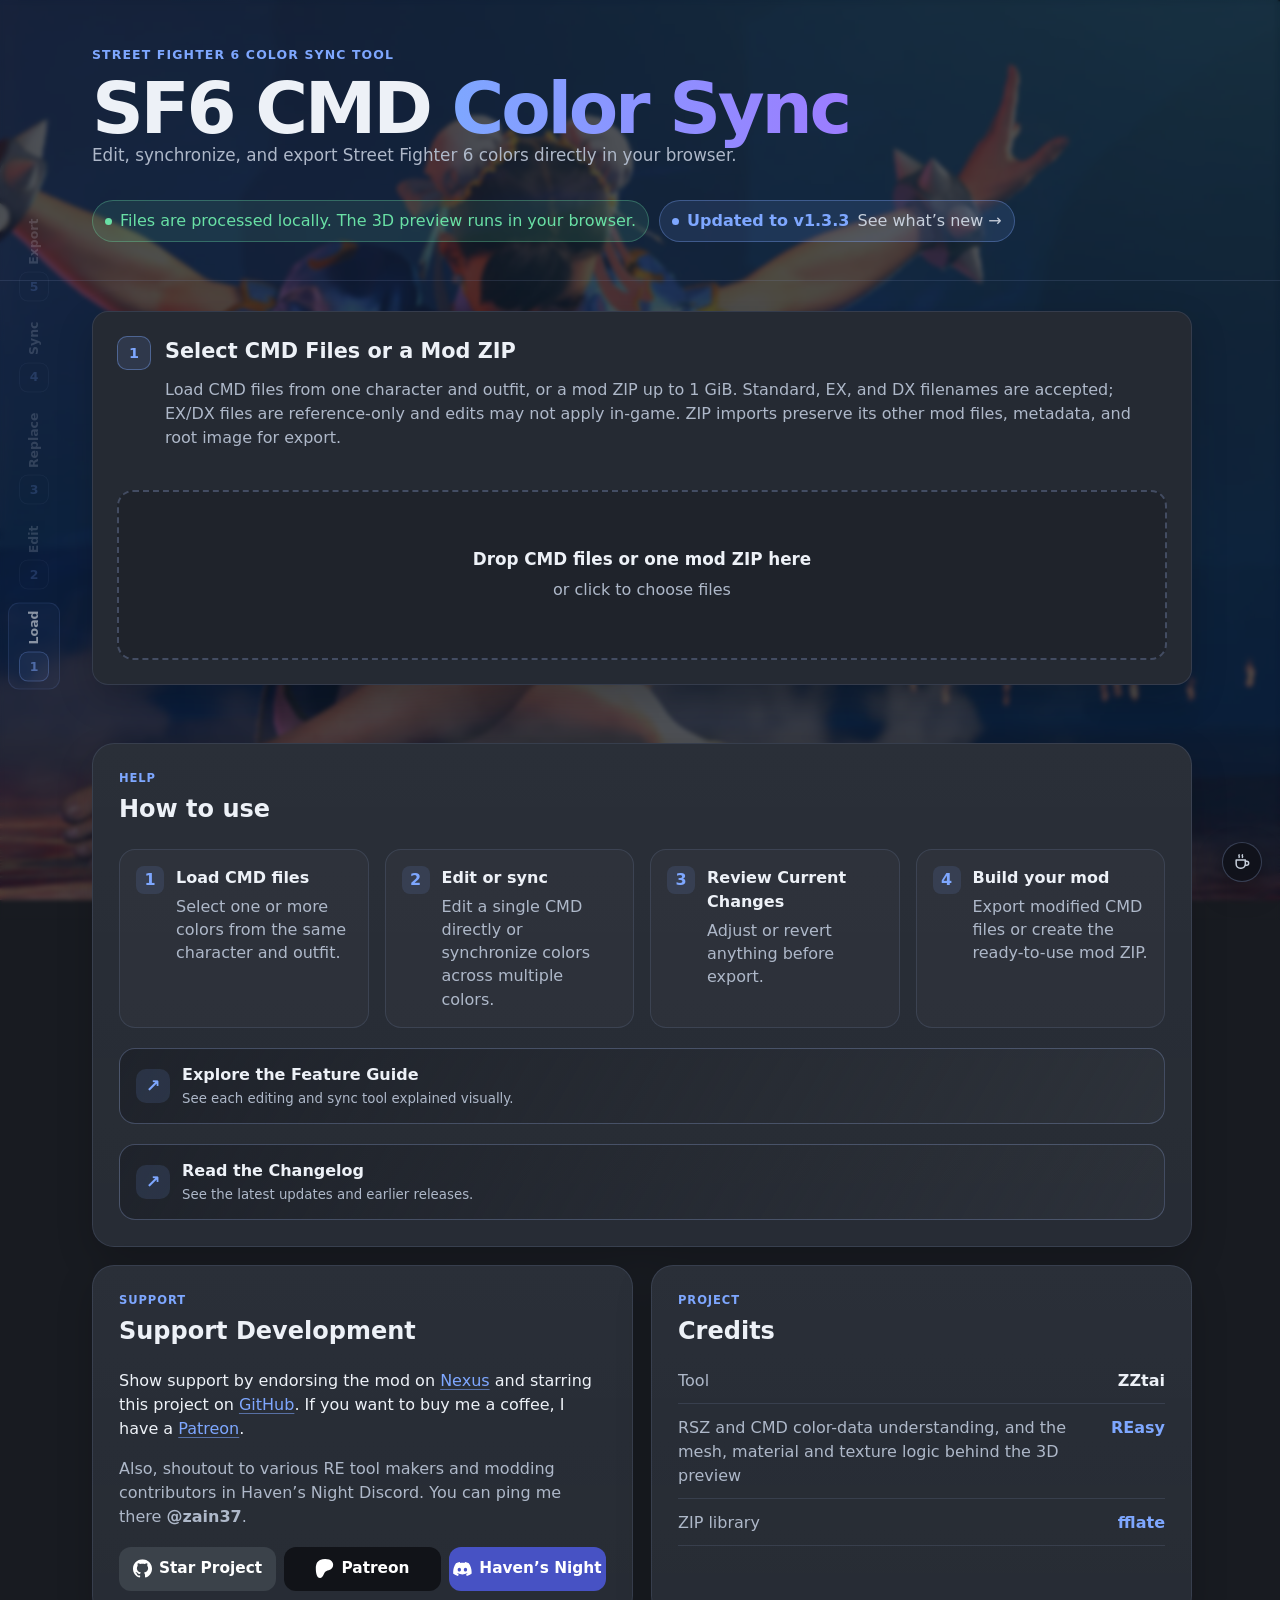
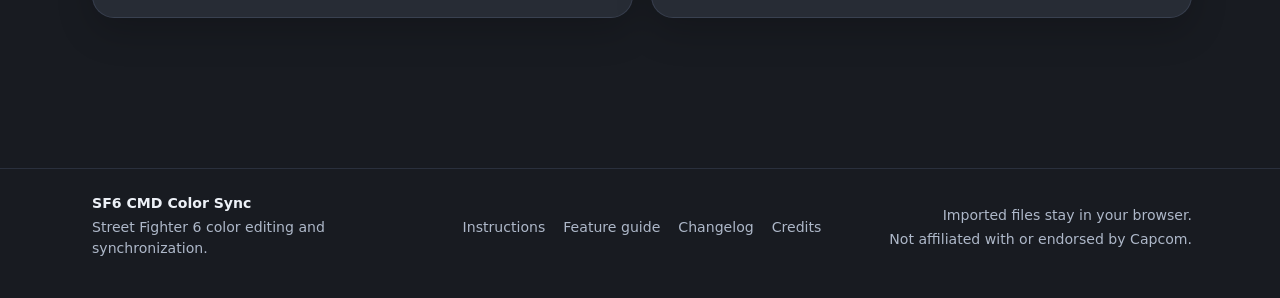
==== index.html @ 72b68938 "Add 3D costume preview with game file readers Draws the costume's real meshes and textures in the br" ====
<!doctype html>
<html lang="en">
<head>
    <meta charset="utf-8">

    <meta
        name="viewport"
        content="width=device-width, initial-scale=1"
    >

    <meta
        name="description"
        content="Edit, sync, and export Street Fighter 6 CMD palette files directly in your browser. Build modified CMD files or game-ready mod ZIPs without uploading your files."
    >

    <meta name="robots" content="index,follow">
    <meta name="theme-color" content="#151922">
    <link rel="canonical" href="https://colorsync-sf6.pages.dev/">

    <meta property="og:type" content="website">
    <meta property="og:site_name" content="SF6 CMD Color Sync">
    <meta property="og:title" content="SF6 CMD Color Sync | Street Fighter 6 Palette Editor">
    <meta property="og:description" content="Edit, sync, and export Street Fighter 6 CMD palette files locally in your browser.">
    <meta property="og:url" content="https://colorsync-sf6.pages.dev/">
    <meta name="twitter:card" content="summary">
    <meta name="twitter:title" content="SF6 CMD Color Sync | Street Fighter 6 Palette Editor">
    <meta name="twitter:description" content="Edit, sync, and export Street Fighter 6 CMD palette files locally in your browser.">

    <title>SF6 CMD Color Sync</title>

    <link rel="icon" type="image/png" sizes="96x96" href="./favicon-96.png">
    <link rel="icon" type="image/svg+xml" sizes="any" href="./data/favicon.svg">

    <link
        rel="stylesheet"
        href="./styles.css"
    >

    <script type="application/ld+json">
        {
            "@context": "https://schema.org",
            "@graph": [
                {
                    "@type": "WebSite",
                    "name": "SF6 CMD Color Sync",
                    "alternateName": [
                        "SF6 Color Sync",
                        "colorsync-sf6.pages.dev"
                    ],
                    "url": "https://colorsync-sf6.pages.dev/"
                },
                {
                    "@type": "SoftwareApplication",
                    "name": "SF6 CMD Color Sync",
                    "applicationCategory": "UtilitiesApplication",
                    "operatingSystem": "Web browser",
                    "description": "A browser-based editor for Street Fighter 6 CMD palette files. Edit, synchronize, and export colors locally.",
                    "url": "https://colorsync-sf6.pages.dev/"
                }
            ]
        }
    </script>
</head>

<body>

    <header class="site-header">
        <div class="page-width site-header-content">
            <div class="site-title-row">
                <div>
                    <div class="site-kicker">Street Fighter 6 Color Sync Tool</div>
                    <h1>SF6 CMD <span>Color Sync</span></h1>
                    <p class="subtitle">Edit, synchronize, and export Street Fighter 6 colors directly in your browser.</p>
                </div>
            </div>
            <div class="header-notices">
                <div class="privacy-note"><span class="privacy-dot"></span>Files are processed locally. The 3D preview runs in your browser.</div>
                <a class="release-note" href="./changelog/#v1-3-3"><span class="release-dot"></span><strong>Updated to v1.3.3</strong><span>See what’s new →</span></a>
            </div>
        </div>
    </header>

    <nav class="section-rail" aria-label="Tool sections">
        <a href="#file-panel" class="section-rail-link" data-section-target="#file-panel" aria-keyshortcuts="1" title="1: Load files">
            <span class="section-rail-number">1</span><span class="section-rail-label">Load</span>
        </a>
        <a href="#parser-panel" class="section-rail-link is-disabled" data-section-target="#parser-panel" aria-keyshortcuts="2" aria-disabled="true" title="2: Edit colors">
            <span class="section-rail-number">2</span><span class="section-rail-label">Edit</span>
        </a>
        <a href="#color-replace-panel" class="section-rail-link is-disabled" data-section-target="#color-replace-panel" aria-keyshortcuts="3" aria-disabled="true" title="3: Replace colors">
            <span class="section-rail-number">3</span><span class="section-rail-label">Replace</span>
        </a>
        <a href="#color-panel" class="section-rail-link is-disabled" data-section-target="#color-panel" aria-keyshortcuts="4" aria-disabled="true" title="4: Sync colors">
            <span class="section-rail-number">4</span><span class="section-rail-label">Sync</span>
        </a>
        <a href="#output-panel" class="section-rail-link is-disabled" data-section-target="#output-panel" aria-keyshortcuts="5" aria-disabled="true" title="5: Build mod">
            <span class="section-rail-number">5</span><span class="section-rail-label">Export</span>
        </a>
    </nav>


    <main class="page-width">

        <!-- ==================================================
             FILE INPUT
             ================================================== -->

        <section
            class="panel"
            id="file-panel"
        >
            <div class="section-title"><span class="section-number">1</span><div><h2>Select CMD Files or a Mod ZIP</h2><p class="section-description">
                Load CMD files from one character and outfit, or a mod ZIP up to 1 GiB. Standard, EX, and DX filenames are accepted; EX/DX files are reference-only and edits may not apply in-game. ZIP imports preserve its other mod files, metadata, and root image for export.
            </p></div></div>

            <div
                id="drop-zone"
                class="drop-zone"
                tabindex="0"
                role="button"
                ondragover="event.preventDefault()"
                ondrop="event.preventDefault()"
            >
                <strong>
                    Drop CMD files or one mod ZIP here
                </strong>

                <span>
                    or click to choose files
                </span>

                <input
                    id="file-input"
                    type="file"
                    multiple
                    accept=".zip,.user.2"
                    hidden
                >
            </div>

            <div id="color-library-panel" class="status-box warn hidden">
                <strong id="color-library-heading">This mod has no CMD palette files.</strong>
                <span id="color-library-detection"></span>
                <label id="color-library-target-field" class="color-library-picker hidden">
                    <span>Detected character and outfit</span>
                    <div id="color-library-target" class="custom-select material-select">
                        <button type="button" class="custom-select-trigger" aria-haspopup="listbox" aria-expanded="false">
                            <span class="cs-text">Select character and outfit</span>
                            <span class="cs-arrow">▼</span>
                        </button>
                        <div class="custom-select-dropdown hidden" role="listbox"></div>
                    </div>
                </label>
                <div id="color-library-drop-zone" class="drop-zone color-library-picker" tabindex="0" role="button">
                    <strong>Drop SF6 Colors.zip here</strong>
                    <span>or click to choose the file</span>
                    <input id="color-library-input" type="file" accept=".zip,application/zip" class="hidden">
                    <p class="color-library-download">Don't have it? <a href="https://www.nexusmods.com/streetfighter6/mods/3837?tab=files" target="_blank" rel="noopener noreferrer">Get SF6 Colors.zip from Nexus Mods <span aria-hidden="true">↗</span></a></p>
                </div>
                <details id="color-library-options" class="collapsible-section export-destinations hidden">
                    <summary class="collapsible-section-summary">
                        <span>Additional file options</span>
                        <span class="collapsible-section-hint">click to expand</span>
                    </summary>
                    <div class="collapsible-section-body">
                        <label id="remember-color-library-field" class="export-duplicate-option">
                            <input id="remember-color-library" type="checkbox">
                            <span>Remember SF6 Colors.zip in this browser</span>
                        </label>
                        <button id="forget-color-library" type="button" class="secondary-button hidden">Forget SF6 Colors.zip</button>
                    </div>
                </details>
            </div>

            <div id="zip-import-progress" class="zip-import-progress hidden" role="status" aria-live="polite">
                <div class="zip-import-progress-label" id="zip-import-progress-label">Reading mod ZIP…</div>
                <div class="zip-import-progress-track" aria-hidden="true">
                    <div id="zip-import-progress-bar" class="zip-import-progress-bar"></div>
                </div>
            </div>

            <div
                id="file-summary"
                class="file-summary hidden"
            >
                <h3>Detected Files</h3>

                <div id="detected-character">
                </div>

                <button id="unload-all-cmds" type="button" class="secondary-button" disabled>
                    Unload All
                </button>

                <div id="file-list">
                </div>
            </div>

            <details id="color-backup-panel" class="collapsible-section color-backup-panel hidden" open>
                <summary class="collapsible-section-summary">
                    <span>Restore Colors</span>
                    <span id="color-backup-count" class="collapsible-section-hint"></span>
                </summary>
                <div class="collapsible-section-body">
                    <p class="color-backup-description">Restore a snapshot stored in this mod ZIP. Nothing is written until you build a new ZIP.</p>
                    <div id="color-backup-list" class="color-backup-list"></div>
                    <div id="color-backup-status" class="status-box hidden" role="status" aria-live="polite"></div>
                </div>
            </details>
        </section>


        <!-- ==================================================
             PARSER STATUS
             ================================================== -->

        <section
            class="panel hidden"
            id="parser-panel"
        >
            <div class="section-title">
                <span class="section-number">2</span>
                <div>
                    <h2>Parsed Color Data</h2>
                    <p class="section-description">
                        Choose the active CMD, then inspect and edit its material color slots. Values are shown as visual CMD colors.
                    </p>
                </div>
            </div>

            <div
                id="parser-status"
                class="status-box"
            >
            </div>

            <div
                id="dx-reference-warning"
                class="status-box warn hidden"
            ></div>

            <div
                id="multi-cmd-inspector-notice"
                class="status-box warn hidden"
            >
                Multiple CMD files loaded. Select an active color to inspect and edit.
            </div>

            <div
                id="cmd-inspector-controls"
                class="cmd-inspector-controls hidden"
            >
                <div class="cmd-inspector-picker">
                    <span>Active color</span>
                    <div id="active-cmd-select" class="custom-select active-cmd-select">
                        <button type="button" class="custom-select-trigger" aria-label="Active color" aria-haspopup="listbox" aria-expanded="false">
                            <span class="cs-text">Select an active color</span>
                            <span class="cs-arrow">▼</span>
                        </button>
                        <div class="custom-select-dropdown hidden" role="listbox"></div>
                    </div>
                </div>

                <div class="cmd-inspector-actions">
                    <button
                        id="save-cmd-inspector"
                        type="button"
                        class="secondary-button"
                        disabled
                    >
                        Save Color Edits
                    </button>

                    <button
                        id="discard-cmd-inspector"
                        type="button"
                        class="secondary-button"
                        disabled
                    >
                        Discard Unsaved
                    </button>

                    <span
                        id="cmd-inspector-dirty-indicator"
                        class="cmd-inspector-dirty-indicator hidden"
                    >
                        Unsaved changes
                    </span>
                </div>
            </div>

            <details id="freecam-import-panel" class="collapsible-section freecam-import-panel">
                <summary class="collapsible-section-summary">
                    <span>Import Freecam Colors</span>
                    <span class="collapsible-section-hint">Freecam or Color Sync strings</span>
                </summary>
                <div class="collapsible-section-body">
                    <p>Paste a color string from Color Sync or use <strong>Copy for Color Sync</strong> in REFramework’s SF6 Color Sync panel after editing in EMV / Lua Freecam. Preview and apply the colors to the active CMD.</p>
                    <p class="freecam-setup-link"><a href="./integrations/reframework/SF6-Color-Sync-REFramework-v1.7.zip">Download exporter v1.7</a> · <a href="https://www.youtube.com/watch?v=fKdNqtsoxu0&amp;t=2s" target="_blank" rel="noopener">EMV Engine and Lua Freecam setup video</a> · <a href="./integrations/reframework/" target="_blank" rel="noopener">Quick setup guide</a></p>
                    <p>Enable exporter v1.7 in Fluffy and restart SF6. Open Materials before editing, then use <strong>SF6 Color Sync → Copy for Color Sync</strong> in REFramework. One edited character is selected automatically.</p>
                    <p>Choose the active CMD you want to update. Matching materials and CustomizeColor slots will receive the imported colors.</p>
                    <p>Loose CMDs and colors-only ZIPs import into the selected palette. Load the complete mod ZIP to import shared material defaults; the preview shows their scope, and the full mod ZIP keeps those edits.</p>
                    <textarea id="freecam-color-text" rows="4" aria-label="Color import string" spellcheck="false" placeholder="Paste the complete SF6COLORS:1: export string here"></textarea>
                    <div class="freecam-import-actions">
                        <button id="paste-freecam-colors" type="button" class="secondary-button" disabled>Paste from Clipboard</button>
                        <button id="preview-freecam-colors" type="button" class="secondary-button" disabled>Preview Colors</button>
                        <button id="load-freecam-colors" type="button" class="secondary-button" disabled>Load Export JSON</button>
                        <input id="freecam-color-file" type="file" accept=".json,.txt,application/json,text/plain" class="hidden">
                    </div>
                    <div id="freecam-color-status" class="status-box hidden" role="status" aria-live="polite"></div>
                    <div id="freecam-color-preview" aria-live="polite"></div>
                    <div class="freecam-import-actions">
                        <button id="apply-freecam-colors" type="button" class="primary-button" disabled>Apply Colors</button>
                        <button id="undo-freecam-colors" type="button" class="secondary-button" disabled>Undo Last Import</button>
                    </div>
                </div>
            </details>

            <details id="color-string-export-panel" class="collapsible-section color-string-export-panel">
                <summary class="collapsible-section-summary">
                    <span>Export Colors as String</span>
                    <span class="collapsible-section-hint">copy the active CMD’s colors</span>
                </summary>
                <div class="collapsible-section-body">
                    <p>Export all active CustomizeColor slots from the selected CMD, including your applied edits. Paste the string into <strong>Import Freecam Colors</strong> for any CMD you choose.</p>
                    <p id="color-string-export-help" class="freecam-setup-link">Inactive slots are omitted. Matching slots become active when imported.</p>
                    <div class="freecam-import-actions">
                        <button id="generate-color-string" type="button" class="secondary-button" disabled>Generate String</button>
                        <button id="copy-color-string" type="button" class="secondary-button" disabled>Copy String</button>
                    </div>
                    <div id="color-string-status" class="status-box hidden" role="status" aria-live="polite"></div>
                    <label for="color-string-output">Copyable color string</label>
                    <textarea id="color-string-output" rows="4" readonly spellcheck="false" aria-describedby="color-string-export-help" placeholder="Load a CMD, choose its active color, then generate or copy its color string."></textarea>
                </div>
            </details>

            <details class="collapsible-section" id="browser-preview-section">
                <summary class="collapsible-section-summary"><span>3D preview</span><span class="collapsible-section-hint">see your colors on the model</span></summary>
                <div class="collapsible-section-body"><div id="browser-preview"></div></div>
            </details>

            <details class="collapsible-section" id="reasy-preview-section" hidden>
                <summary class="collapsible-section-summary"><span>Advanced: Windows REasy fallback</span><span class="collapsible-section-hint">connect your local renderer</span></summary>
                <div class="collapsible-section-body">
                    <p>Optional: connect the Windows host from integrations/reasy. Your browser sends effective color values and material names only to the local URL you choose. The host reads game assets selected at launch. Session tokens are kept only in memory. Hosted HTTPS pages may require browser permission for local-network access; if blocked, use the local browser build instead.</p>
                    <div id="reasy-preview"></div>
                </div>
            </details>

            <details class="collapsible-section" id="material-preview-section" hidden>
                <summary class="collapsible-section-summary">
                    <span>Material preview bridge · prototype</span>
                    <span class="collapsible-section-hint">effective colors and slot lookup</span>
                </summary>
                <div class="collapsible-section-body">
                    <p>This inspector shows original/current color values and their source. Select a slot to locate its editor. For geometry, use the browser preview above. This inspector is color values only.</p>
                    <div id="material-preview"></div>
                </div>
            </details>

            <details
                id="parsed-data-details"
                class="collapsible-section"
                open
            >
                <summary class="collapsible-section-summary">
                    <span>Material color slots</span>
                    <span class="collapsible-section-hint">click to collapse</span>
                </summary>

                <div class="collapsible-section-body">
                    <div
                        id="inspector-toolbar"
                        class="inspector-toolbar hidden"
                    >
                        <button
                            id="expand-all-clusters"
                            type="button"
                            class="secondary-button"
                        >
                            Expand All
                        </button>

                        <button
                            id="collapse-all-clusters"
                            type="button"
                            class="secondary-button"
                        >
                            Collapse All
                        </button>
                    </div>

                    <div id="cluster-inspector"></div>
                </div>
            </details>
        </section>


        <!-- ==================================================
             COLOR / PATTERN / PALETTE SYNC
             ================================================== -->

        <section
            class="panel hidden"
            id="color-panel"
        >
            <div class="section-title">
                <span class="section-number">4</span>
                <div>
                    <h2>Sync Colors</h2>
                    <p class="section-description">
                        Color Sync edits one CMD. Pattern Sync applies the same material/slot mapping across many CMDs, using each palette’s own source color. Duplicate Palette copies one complete palette into selected targets.
                    </p>
                </div>
            </div>

            <div class="sync-mode-tabs" role="tablist">
                <button type="button" class="sync-mode-tab active" data-sync-mode="color">Color Sync</button>
                <button type="button" class="sync-mode-tab" data-sync-mode="pattern">Pattern Sync</button>
                <button type="button" class="sync-mode-tab" data-sync-mode="duplicate">Duplicate Palette</button>
            </div>

            <!-- Color Sync: active CMD only -->
            <div id="color-sync-pane">
                <div class="sync-active-cmd-picker">
                    <span>Active color</span>
                    <div id="color-sync-active-cmd" class="custom-select active-cmd-select">
                        <button type="button" class="custom-select-trigger" aria-label="Active color for Color Sync" aria-haspopup="listbox" aria-expanded="false">
                            <span class="cs-text">Select an active color</span>
                            <span class="cs-arrow">▼</span>
                        </button>
                        <div class="custom-select-dropdown hidden" role="listbox"></div>
                    </div>
                </div>

                <div class="common-palette" data-common-palette>
                    <div class="common-palette-label">Common colors</div>
                    <div class="common-palette-swatches" data-common-palette-swatches></div>
                </div>

                <div class="form-grid">
                    <div class="sync-column">
                        <label>Source material</label>
                        <div class="custom-select material-select" id="color-source-material">
                            <button type="button" class="custom-select-trigger" aria-haspopup="listbox">
                                <span class="cs-text">Select a material</span>
                                <span class="cs-arrow">▼</span>
                            </button>
                            <div class="custom-select-dropdown hidden"></div>
                        </div>

                        <label>Source slot</label>
                        <div class="custom-select" id="color-source-slot">
                            <button type="button" class="custom-select-trigger">
                                <span class="cs-swatch"></span>
                                <span class="cs-text">Select a slot</span>
                                <span class="cs-arrow">▼</span>
                            </button>
                            <div class="custom-select-dropdown hidden"></div>
                        </div>

                        <div class="source-color-editor">
                            <input type="button" id="color-source-color-picker" class="source-color-picker" aria-label="Source color">
                            <div class="hex-input-control">
                                <input
                                    type="text"
                                    id="color-source-color-hex"
                                    class="source-color-hex"
                                    maxlength="9"
                                    spellcheck="false"
                                    placeholder="#RRGGBBAA"
                                >
                                <button type="button" class="hex-paste-button" aria-label="Paste hex color" title="Paste">
                                    <svg viewBox="0 0 24 24" aria-hidden="true"><path d="M8 4h9a2 2 0 0 1 2 2v10h-2V6H8V4Zm-3 4h9a2 2 0 0 1 2 2v10a2 2 0 0 1-2 2H5a2 2 0 0 1-2-2V8a2 2 0 0 1 2-2Zm0 2v8h9v-8H5Z"/></svg>
                                </button>
                            </div>
                        </div>
                    </div>

                    <div class="sync-column">
                        <label>Target material</label>
                        <div class="custom-select material-select" id="color-target-material">
                            <button type="button" class="custom-select-trigger" aria-haspopup="listbox">
                                <span class="cs-text">Select a material</span>
                                <span class="cs-arrow">▼</span>
                            </button>
                            <div class="custom-select-dropdown hidden"></div>
                        </div>

                        <div class="sync-target-section">
                            <div class="sync-target-header">
                                <span class="sync-target-label">Target slots</span>
                                <div class="sync-target-toggles">
                                    <button type="button" id="color-target-select-all" class="small-button">All</button>
                                    <button type="button" id="color-target-select-none" class="small-button">None</button>
                                </div>
                            </div>
                            <div id="color-target-slots" class="sync-target-grid"></div>
                        </div>
                    </div>
                </div>

                <button id="apply-color-sync" type="button">Apply Color Sync</button>
            </div>

            <!-- Pattern Sync: multi CMD -->
            <div id="pattern-sync-pane" class="hidden">
                <div class="sync-active-cmd-picker">
                    <span>Active color</span>
                    <div id="pattern-sync-active-cmd" class="custom-select active-cmd-select">
                        <button type="button" class="custom-select-trigger" aria-label="Active color for Pattern Sync" aria-haspopup="listbox" aria-expanded="false">
                            <span class="cs-text">Select an active color</span>
                            <span class="cs-arrow">▼</span>
                        </button>
                        <div class="custom-select-dropdown hidden" role="listbox"></div>
                    </div>
                </div>
                <p id="pattern-source-note" class="sync-active-line muted-inline"></p>

                <div class="form-grid">
                    <div class="sync-column">
                        <label>Source material</label>
                        <div class="custom-select material-select" id="pattern-source-material">
                            <button type="button" class="custom-select-trigger" aria-haspopup="listbox">
                                <span class="cs-text">Select a material</span>
                                <span class="cs-arrow">▼</span>
                            </button>
                            <div class="custom-select-dropdown hidden"></div>
                        </div>

                        <label>Source slot</label>
                        <div class="custom-select" id="pattern-source-slot">
                            <button type="button" class="custom-select-trigger">
                                <span class="cs-swatch"></span>
                                <span class="cs-text">Select a slot</span>
                                <span class="cs-arrow">▼</span>
                            </button>
                            <div class="custom-select-dropdown hidden"></div>
                        </div>

                        <div class="source-color-editor">
                            <input type="button" id="pattern-source-color-picker" class="source-color-picker" disabled aria-label="Source color preview">
                            <input
                                type="text"
                                id="pattern-source-color-hex"
                                class="source-color-hex"
                                maxlength="9"
                                spellcheck="false"
                                placeholder="#RRGGBBAA"
                                readonly
                            >
                        </div>

                        <div class="sync-target-section">
                            <div class="sync-target-header">
                                <span class="sync-target-label">Target CMDs</span>
                                <div class="sync-target-toggles">
                                    <button type="button" id="pattern-cmd-select-all" class="small-button">All</button>
                                    <button type="button" id="pattern-cmd-select-none" class="small-button">None</button>
                                </div>
                            </div>
                            <div id="pattern-target-cmds" class="sync-target-grid target-cmd-grid"></div>
                        </div>
                    </div>

                    <div class="sync-column">
                        <label>Target material</label>
                        <div class="custom-select material-select" id="pattern-target-material">
                            <button type="button" class="custom-select-trigger" aria-haspopup="listbox">
                                <span class="cs-text">Select a material</span>
                                <span class="cs-arrow">▼</span>
                            </button>
                            <div class="custom-select-dropdown hidden"></div>
                        </div>

                        <div class="sync-target-section">
                            <div class="sync-target-header">
                                <span class="sync-target-label">Target slots</span>
                                <div class="sync-target-toggles">
                                    <button type="button" id="pattern-target-select-all" class="small-button">All</button>
                                    <button type="button" id="pattern-target-select-none" class="small-button">None</button>
                                </div>
                            </div>
                            <div id="pattern-target-slots" class="sync-target-grid"></div>
                        </div>
                    </div>
                </div>

                <button id="apply-pattern-sync" type="button">Apply Pattern Sync</button>
            </div>

            <!-- Duplicate Palette: one complete CMD into selected standard CMDs -->
            <div id="duplicate-palette-pane" class="hidden">
                <div class="sync-active-cmd-picker">
                    <span>Source palette</span>
                    <div id="duplicate-source-cmd" class="custom-select active-cmd-select">
                        <button type="button" class="custom-select-trigger" aria-label="Source palette for Duplicate Palette" aria-haspopup="listbox" aria-expanded="false">
                            <span class="cs-text">Select a source palette</span>
                            <span class="cs-arrow">&#x25BC;</span>
                        </button>
                        <div class="custom-select-dropdown hidden" role="listbox"></div>
                    </div>
                </div>
                <p id="duplicate-palette-note" class="sync-active-line muted-inline"></p>

                <div class="sync-target-section">
                    <div class="sync-target-header">
                        <span class="sync-target-label">Target palettes</span>
                        <div class="sync-target-toggles">
                            <button type="button" id="duplicate-target-select-all" class="small-button">All</button>
                            <button type="button" id="duplicate-target-select-none" class="small-button">None</button>
                        </div>
                    </div>
                    <div id="duplicate-target-cmds" class="sync-target-grid target-cmd-grid"></div>
                </div>

                <div class="sync-target-section">
                    <div class="sync-target-header">
                        <span class="sync-target-label">Colors to copy</span>
                        <div class="sync-target-toggles">
                            <button type="button" id="duplicate-scope-select-all" class="small-button">All</button>
                            <button type="button" id="duplicate-scope-select-none" class="small-button">None</button>
                        </div>
                    </div>
                    <div class="duplicate-scope-body">
                        <label class="slot-picker-radio">
                            <input type="radio" name="duplicate-scope-mode" value="all" checked>
                            <span>Entire palette</span>
                        </label>
                        <label class="slot-picker-radio">
                            <input type="radio" name="duplicate-scope-mode" value="selected">
                            <span>Selected material slots</span>
                        </label>
                        <div id="duplicate-scope-summary" class="slot-picker-summary"></div>
                        <div id="duplicate-scope-list" class="slot-picker-list hidden"></div>
                    </div>
                </div>

                <div class="duplicate-palette-actions">
                    <button id="apply-duplicate-palette" type="button">Duplicate Palette</button>
                    <button id="undo-duplicate-palette" type="button" class="secondary-button hidden" disabled>
                        Undo Last Duplicate
                    </button>
                </div>
            </div>

            <div
                id="apply-status"
                class="status-box hidden"
            >
            </div>
        </section>


        <!-- ==================================================
             COLOR REPLACE
             ================================================== -->

        <section
            class="panel hidden"
            id="color-replace-panel"
        >
            <div class="section-title"><span class="section-number">3</span><div><h2>Replace Color Everywhere</h2><p class="section-description">
                Search the <strong>active CMD</strong> for an exact visual CMD color and replace all matching editable color fields.
            </p></div></div>

            <div class="sync-active-cmd-picker replace-active-line">
                <span>Active color</span>
                <div id="replace-active-cmd" class="custom-select active-cmd-select">
                    <button type="button" class="custom-select-trigger" aria-label="Active color for Replace Color Everywhere" aria-haspopup="listbox" aria-expanded="false">
                        <span class="cs-text">Select an active color</span>
                        <span class="cs-arrow">▼</span>
                    </button>
                    <div class="custom-select-dropdown hidden" role="listbox"></div>
                </div>
            </div>
            <div class="common-palette" data-common-palette>
                <div class="common-palette-label">Common colors</div>
                <div class="common-palette-swatches" data-common-palette-swatches></div>
            </div>

            <div class="form-grid">
                <div class="sync-column">
                    <div class="replace-color-field">
                        <span class="replace-color-label">Find Color</span>
                        <div class="source-color-editor replace-color-editor">
                            <input
                                type="button"
                                id="replace-find-picker"
                                class="source-color-picker"
                                aria-label="Find color"
                            >
                            <div class="hex-input-control">
                                <input
                                    id="replace-find-color"
                                    type="text"
                                    class="source-color-hex"
                                    value="#FFFFFFFF"
                                    maxlength="9"
                                    spellcheck="false"
                                    placeholder="#RRGGBBAA"
                                >
                                <button type="button" class="hex-paste-button" aria-label="Paste hex color" title="Paste">
                                    <svg viewBox="0 0 24 24" aria-hidden="true"><path d="M8 4h9a2 2 0 0 1 2 2v10h-2V6H8V4Zm-3 4h9a2 2 0 0 1 2 2v10a2 2 0 0 1-2 2H5a2 2 0 0 1-2-2V8a2 2 0 0 1 2-2Zm0 2v8h9v-8H5Z"/></svg>
                                </button>
                            </div>
                        </div>
                        <div id="replace-find-meta" class="replace-color-meta">
                            <span class="swatch-inline" id="replace-find-swatch"></span>
                            <span id="replace-find-name">white</span>
                        </div>
                    </div>

                    <div class="replace-color-field">
                        <span class="replace-color-label">Replace With</span>
                        <div class="source-color-editor replace-color-editor">
                            <input
                                type="button"
                                id="replace-new-picker"
                                class="source-color-picker"
                                aria-label="Replace with color"
                            >
                            <div class="hex-input-control">
                                <input
                                    id="replace-new-color"
                                    type="text"
                                    class="source-color-hex"
                                    value="#000000FF"
                                    maxlength="9"
                                    spellcheck="false"
                                    placeholder="#RRGGBBAA"
                                >
                                <button type="button" class="hex-paste-button" aria-label="Paste hex color" title="Paste">
                                    <svg viewBox="0 0 24 24" aria-hidden="true"><path d="M8 4h9a2 2 0 0 1 2 2v10h-2V6H8V4Zm-3 4h9a2 2 0 0 1 2 2v10a2 2 0 0 1-2 2H5a2 2 0 0 1-2-2V8a2 2 0 0 1 2-2Zm0 2v8h9v-8H5Z"/></svg>
                                </button>
                            </div>
                        </div>
                        <div id="replace-new-meta" class="replace-color-meta">
                            <span class="swatch-inline" id="replace-new-swatch"></span>
                            <span id="replace-new-name">black</span>
                        </div>
                    </div>

                    <button
                        id="replace-color-button"
                        type="button"
                    >
                        Replace Everywhere
                    </button>

                    <div
                        id="replace-color-status"
                        class="status-box hidden"
                    ></div>
                </div>

                <div class="sync-column">
                    <div
                        id="replace-color-results"
                        class="replace-results"
                    ></div>
                </div>
            </div>
        </section>

        <!-- ==================================================
             OUTPUT
             ================================================== -->

        <section
            id="current-changes-panel"
            class="panel hidden"
        >
            <div class="panel-heading">
                <div class="section-title">
                    <span class="section-icon">◆</span>
                    <div>
                        <h2>Current Changes</h2>
                        <p class="section-description">Review, edit, or revert every color change currently staged for export. Save a color state to resume later after loading the same ZIP or CMD set.</p>
                    </div>
                </div>

                <div class="color-state-actions">
                    <button id="save-color-state" type="button" class="secondary-button" disabled>
                        Save Current Color State
                    </button>
                    <button id="load-color-state" type="button" class="secondary-button" disabled>
                        Load Color State
                    </button>
                    <input id="color-state-file" type="file" accept=".json,.sf6colors,application/json" class="hidden">
                    <button
                        id="revert-all-changes"
                        type="button"
                        class="secondary-button"
                        disabled
                    >
                        Revert All
                    </button>
                </div>
            </div>

            <div id="color-state-status" class="status-box hidden" role="status" aria-live="polite"></div>

            <div id="current-changes-empty" class="status-box">
                No changes yet.
            </div>

            <div id="current-changes-list" class="current-changes-list">
            </div>
        </section>

        <section
            class="panel hidden"
            id="output-panel"
        >

            <div class="section-title">
                <span class="section-number">5</span>
                <div>
                    <h2>Build Mod</h2>
                    <p class="section-description">Export staged colors as modified CMD files or a ready-to-use mod ZIP. Shared material defaults require their material files; edits shared across separate variants require the full mod ZIP.</p>
                </div>
            </div>

            <div class="form-grid">

                <label>
                    <span>
                        Mod name
                    </span>

                    <input
                        id="mod-name"
                        type="text"
                        autocomplete="off"
                    >
                </label>


                <label>
                    <span>
                        Description
                    </span>

                    <input
                        id="mod-description"
                        type="text"
                        value="Made with SF6 CMD Color Sync"
                        autocomplete="off"
                    >
                </label>


                <label>
                    <span>
                        Author
                    </span>

                    <input
                        id="mod-author"
                        type="text"
                        value="ZZtai"
                        autocomplete="off"
                    >
                </label>

                <label>
                    <span>
                        ZIP file name
                    </span>

                    <input
                        id="zip-file-name"
                        type="text"
                        placeholder="Uses mod name when left blank"
                        autocomplete="off"
                    >
                    <span id="zip-target-reminder" class="zip-target-reminder hidden" role="note">
                        Changes will be saved only to the selected mod folder. Other variants in this ZIP will remain unchanged.
                    </span>
                </label>

            </div>

            <label class="export-duplicate-option export-backup-option">
                <input id="include-color-backups" type="checkbox" checked>
                <span>Include color backups in exported ZIP</span>
            </label>
            <p class="export-duplicate-hint export-backup-hint">
                Keeps original and pre-export color snapshots under <code>backup_colors</code> so they can be restored later.
            </p>
            <p class="export-duplicate-hint">Updating an installed mod? Disable its components before replacing the ZIP, refresh Fluffy’s mod list, then enable them again.</p>

            <p class="modder-files-notice" role="note">
                <svg class="modder-files-notice-icon" viewBox="0 0 24 24" aria-hidden="true">
                    <circle cx="12" cy="12" r="9"></circle>
                    <path d="M12 10.75v6M12 7.25h.01"></path>
                </svg>
                <span>If the mod doesn't belong to you, do not share modified files without the original creator’s permission.</span>
            </p>

            <div class="export-actions">
                <button
                    id="build-button"
                    type="button"
                    disabled
                >
                    Build Game-Ready Mod
                </button>

                <button
                    id="export-cmd-button"
                    type="button"
                    class="secondary-button"
                    disabled
                >
                    Export Modified CMD Files
                </button>

                <button
                    id="export-colors-zip-button"
                    type="button"
                    class="secondary-button hidden"
                    disabled
                >
                    Export Colors-Only ZIP
                </button>
            </div>

            <div id="zip-export-progress" class="zip-import-progress hidden" role="status" aria-live="polite">
                <div class="zip-import-progress-label" id="zip-export-progress-label">Compressing mod ZIP… 0%</div>
                <div
                    id="zip-export-progress-track"
                    class="zip-import-progress-track"
                    role="progressbar"
                    aria-labelledby="zip-export-progress-label"
                    aria-valuemin="0"
                    aria-valuemax="100"
                    aria-valuenow="0"
                >
                    <div id="zip-export-progress-bar" class="zip-import-progress-bar"></div>
                </div>
            </div>

            <details id="additional-file-options" class="collapsible-section export-destinations">
                <summary class="collapsible-section-summary">
                    <span>Additional file options</span>
                    <span class="collapsible-section-hint">click to expand</span>
                </summary>
                <div class="collapsible-section-body" aria-label="Saved export folders">
                    <div class="export-destination-row">
                        <div><strong>CMD files</strong><span id="cmd-export-folder-name">Browser downloads</span></div>
                        <button id="choose-cmd-export-folder" type="button" class="secondary-button">Choose Folder</button>
                        <button id="clear-cmd-export-folder" type="button" class="secondary-button" disabled>Forget Folder</button>
                    </div>
                    <div class="export-destination-row">
                        <div><strong>Mod ZIP</strong><span id="zip-export-folder-name">Browser downloads</span></div>
                        <button id="choose-zip-export-folder" type="button" class="secondary-button">Choose Folder</button>
                        <button id="clear-zip-export-folder" type="button" class="secondary-button" disabled>Forget Folder</button>
                    </div>
                    <label class="export-duplicate-option">
                        <input id="replace-duplicate-exports" type="checkbox">
                        <span>Replace matching file names</span>
                    </label>
                    <p class="export-duplicate-hint">By default, duplicate exports are renamed. When enabled, you will be asked before an existing CMD or ZIP is replaced.</p>
                    <p class="export-destination-hint">Choose a folder to save there automatically. Without one, exports use your browser downloads.</p>
                </div>
            </details>

            <div
                id="export-cmd-status"
                class="status-box hidden"
            >
            </div>

            <div
                id="build-status"
                class="status-box hidden"
            >
            </div>

            <div
                id="screenshot-drop-zone"
                class="screenshot-drop-zone"
            >
                <input
                    id="screenshot-file"
                    type="file"
                    accept=".png,.jpg,.jpeg,image/png,image/jpeg"
                    class="hidden"
                >

                <div
                    id="screenshot-preview-wrap"
                    class="screenshot-preview-wrap hidden"
                >
                    <img
                        id="screenshot-preview"
                        class="screenshot-preview"
                        alt="Selected screenshot preview"
                    >
                </div>

                <div class="screenshot-drop-content">
                    <div class="screenshot-drop-title">
                        Screenshot
                    </div>

                    <div
                        id="screenshot-status"
                        class="screenshot-drop-status"
                    >
                        Drop a PNG or JPG here, or click to browse.
                    </div>
                </div>
            </div>

        </section>

        <section id="about-tool" class="about-grid">
            <section class="info-card info-card-wide">
                <div class="info-eyebrow">Help</div>
                <h2>How to use</h2>
                <div class="instruction-list">
                    <div class="instruction-step"><span>1</span><div><strong>Load CMD files</strong><p>Select one or more colors from the same character and outfit.</p></div></div>
                    <div class="instruction-step"><span>2</span><div><strong>Edit or sync</strong><p>Edit a single CMD directly or synchronize colors across multiple colors.</p></div></div>
                    <div class="instruction-step"><span>3</span><div><strong>Review Current Changes</strong><p>Adjust or revert anything before export.</p></div></div>
                    <div class="instruction-step"><span>4</span><div><strong>Build your mod</strong><p>Export modified CMD files or create the ready-to-use mod ZIP.</p></div></div>
                </div>
                <a class="feature-guide-callout" href="./features">
                    <span class="feature-guide-callout-icon" aria-hidden="true">↗</span>
                    <span><strong>Explore the Feature Guide</strong><small>See each editing and sync tool explained visually.</small></span>
                </a>
                <a class="feature-guide-callout" href="./changelog/">
                    <span class="feature-guide-callout-icon" aria-hidden="true">↗</span>
                    <span><strong>Read the Changelog</strong><small>See the latest updates and earlier releases.</small></span>
                </a>
            </section>

            <section class="info-card"><div class="info-eyebrow">Support</div><h2>Support Development</h2><p>Show support by endorsing the mod on <a href="https://www.nexusmods.com/streetfighter6/mods/3837" target="_blank" rel="noopener noreferrer">Nexus</a> and starring this project on <a href="https://github.com/ZZtaii/colorsync-sf6" target="_blank" rel="noopener noreferrer">GitHub</a>. If you want to buy me a coffee, I have a <a href="https://www.patreon.com/ZZtai/posts/buy-me-coffee-167011360" target="_blank" rel="noopener noreferrer">Patreon</a>.</p><p class="support-community-copy">Also, shoutout to various RE tool makers and modding contributors in Haven’s Night Discord. You can ping me there <strong>@zain37</strong>.</p><div class="support-buttons"><a class="support-button github-star-button" href="https://github.com/ZZtaii/colorsync-sf6" target="_blank" rel="noopener noreferrer"><svg class="brand-icon" viewBox="0 0 24 24" aria-hidden="true"><path d="M12 2.3a9.7 9.7 0 0 0-3.07 18.9c.49.09.66-.21.66-.47v-1.7c-2.7.59-3.27-1.15-3.27-1.15-.44-1.13-1.08-1.43-1.08-1.43-.88-.61.07-.6.07-.6.98.07 1.49 1 1.49 1 .87 1.49 2.28 1.06 2.83.81.09-.63.34-1.06.62-1.3-2.15-.24-4.42-1.08-4.42-4.79 0-1.06.38-1.92 1-2.6-.1-.24-.43-1.24.1-2.58 0 0 .82-.26 2.67 1a9.2 9.2 0 0 1 4.86 0c1.85-1.26 2.67-1 2.67-1 .53 1.34.2 2.34.1 2.58.62.68 1 1.54 1 2.6 0 3.72-2.28 4.54-4.44 4.78.35.3.66.88.66 1.77v2.63c0 .26.18.56.67.47A9.7 9.7 0 0 0 12 2.3Z" fill="currentColor"/></svg> Star Project</a><a class="support-button discord-button" href="https://discord.gg/9Vr2SJ3" target="_blank" rel="noopener noreferrer"><svg class="brand-icon" viewBox="0 0 24 24" aria-hidden="true"><path d="M19.5 5.1A16.1 16.1 0 0 0 15.6 4l-.48.97a14.8 14.8 0 0 0-4.24 0L10.4 4a16.1 16.1 0 0 0-3.9 1.1C4.03 8.8 3.36 12.4 3.7 15.95A15.7 15.7 0 0 0 8.48 18.4l1.16-1.58a8.8 8.8 0 0 1-1.82-.87l.48-.37c3.5 1.62 7.3 1.62 10.76 0l.48.37a8.8 8.8 0 0 1-1.82.87l1.16 1.58a15.7 15.7 0 0 0 4.78-2.45c.4-4.12-.68-7.68-3.16-10.85ZM9.14 13.77c-.94 0-1.7-.86-1.7-1.91s.75-1.91 1.7-1.91c.96 0 1.72.86 1.7 1.91 0 1.05-.75 1.91-1.7 1.91Zm5.72 0c-.94 0-1.7-.86-1.7-1.91s.75-1.91 1.7-1.91c.96 0 1.72.86 1.7 1.91 0 1.05-.74 1.91-1.7 1.91Z" fill="currentColor"/></svg> Haven’s Night</a><a class="support-button patreon-button" href="https://www.patreon.com/ZZtai/posts/buy-me-coffee-167011360" target="_blank" rel="noopener noreferrer"><svg class="brand-icon" viewBox="0 0 24 24" aria-hidden="true"><path d="M0 3h5v18H0V3Zm14.5 0a8.5 8.5 0 1 0 0 17 8.5 8.5 0 0 0 0-17Z" fill="currentColor"/></svg> Patreon</a></div></section>

            <section class="info-card"><div class="info-eyebrow">Project</div><h2>Credits</h2><dl class="credits-list"><div><dt>Tool</dt><dd>ZZtai</dd></div><div><dt>RSZ and CMD color-data understanding, and the mesh, material and texture logic behind the 3D preview</dt><dd><a href="https://github.com/seifhassine/REasy" target="_blank" rel="noopener noreferrer">REasy</a></dd></div><div><dt>ZIP library</dt><dd><a href="https://github.com/101arrowz/fflate" target="_blank" rel="noopener noreferrer">fflate</a></dd></div></dl></section>

        </section>


        <!-- ==================================================
             DEVELOPMENT / DEBUG
             ================================================== -->

    </main>


    <footer class="site-footer"><div class="page-width footer-content"><div><strong>SF6 CMD Color Sync</strong><p>Street Fighter 6 color editing and synchronization.</p></div><div class="footer-links"><a href="#about-tool">Instructions</a><a href="./features">Feature guide</a><a href="./changelog/">Changelog</a><a href="#about-tool">Credits</a></div><div class="footer-meta"><p>Imported files stay in your browser.</p><p>Not affiliated with or endorsed by Capcom.</p></div></div></footer>




    <div id="reference-viewer" class="reference-viewer hidden" aria-label="Reference image viewer">
        <div id="reference-viewer-shell" class="reference-viewer-shell">
            <div id="reference-viewer-image-wrap" class="reference-viewer-image-wrap">
                <img id="reference-viewer-image" class="reference-viewer-image" alt="" referrerpolicy="no-referrer">
                <span id="reference-viewer-count" class="reference-viewer-count" aria-label="Reference image position"></span>

                <div class="reference-viewer-controls">
                    <button id="reference-viewer-minimize" type="button" class="reference-viewer-control" aria-label="Minimize reference viewer" title="Minimize"><svg viewBox="0 0 24 24" aria-hidden="true"><path d="M7 12h10" fill="none" stroke="currentColor" stroke-width="2" stroke-linecap="round"/></svg></button>
                    <button id="reference-viewer-add" type="button" class="reference-viewer-control" aria-label="Add custom reference image" title="Add image"><svg viewBox="0 0 24 24" aria-hidden="true"><path d="M7 12h10M12 7v10" fill="none" stroke="currentColor" stroke-width="2" stroke-linecap="round"/></svg></button>
                    <button id="reference-viewer-add-url" type="button" class="reference-viewer-control" aria-label="Add reference image from URL" title="Add image URL"><svg viewBox="0 0 24 24" aria-hidden="true"><path d="M10.6 13.4a4 4 0 0 0 5.7 0l2.1-2.1a4 4 0 0 0-5.7-5.7l-1.2 1.2M13.4 10.6a4 4 0 0 0-5.7 0l-2.1 2.1a4 4 0 0 0 5.7 5.7l1.2-1.2" fill="none" stroke="currentColor" stroke-width="2" stroke-linecap="round"/></svg></button>
                </div>

                <form id="reference-viewer-url-form" class="reference-viewer-url-form hidden">
                    <label for="reference-viewer-url-input">Image URL</label>
                    <div class="reference-viewer-url-row">
                        <input id="reference-viewer-url-input" type="url" inputmode="url" autocomplete="off" spellcheck="false" placeholder="https://.../image.png">
                        <button id="reference-viewer-url-load" type="submit">Load</button>
                    </div>
                    <span id="reference-viewer-url-status" class="reference-viewer-url-status" role="status" aria-live="polite"></span>
                </form>

                <button id="reference-viewer-prev" type="button" class="reference-viewer-arrow reference-viewer-prev" aria-label="Previous reference image" title="Previous"><svg viewBox="0 0 24 24" aria-hidden="true"><path d="M14.5 6.5L9 12l5.5 5.5" fill="none" stroke="currentColor" stroke-width="2.2" stroke-linecap="round" stroke-linejoin="round"/></svg></button>
                <button id="reference-viewer-next" type="button" class="reference-viewer-arrow reference-viewer-next" aria-label="Next reference image" title="Next"><svg viewBox="0 0 24 24" aria-hidden="true"><path d="M9.5 6.5L15 12l-5.5 5.5" fill="none" stroke="currentColor" stroke-width="2.2" stroke-linecap="round" stroke-linejoin="round"/></svg></button>

                <div class="reference-viewer-caption">
                    <span id="reference-viewer-label" class="reference-viewer-label"></span>
                    <span id="reference-viewer-credit" class="reference-viewer-credit">Image © CAPCOM</span>
                </div>
            </div>

            <div
                id="reference-viewer-resize"
                class="reference-viewer-resize"
                title="Drag to resize"
                aria-hidden="true"
            ></div>
        </div>
        <input id="reference-image-input" type="file" accept=".png,.jpg,.jpeg,.webp,image/png,image/jpeg,image/webp" multiple hidden>
    </div>

    <button id="reference-viewer-restore" type="button" class="reference-viewer-restore hidden" title="Show reference images" aria-label="Show reference images">
        <svg viewBox="0 0 24 24" aria-hidden="true"><rect x="3.5" y="5" width="17" height="14" rx="2.2"/><path d="M3.5 16l4.5-4.5 4 4 3-3 5.5 5"/><path d="M15.5 9.2h.01"/></svg>
    </button>

    <a id="coffee-link" class="coffee-link" href="https://www.patreon.com/ZZtai/posts/buy-me-coffee-167011360" target="_blank" rel="noopener noreferrer" title="Buy me a coffee" aria-label="Buy me a coffee on Patreon">
        <svg viewBox="0 0 24 24" aria-hidden="true"><path d="M5 9.5h11v5a5 5 0 0 1-5 5h-1a5 5 0 0 1-5-5z"/><path d="M16 11h1.6a2.4 2.4 0 0 1 0 4.8H15.8"/><path d="M8.5 3.5c-.8 1 .8 1.7 0 3M12.5 3.5c-.8 1 .8 1.7 0 3"/></svg>
    </a>

    <div
        id="custom-color-picker"
        class="custom-color-picker hidden"
    >
        <div class="color-picker-header">
            <div class="color-picker-space-label">Visual color</div>
            <button
                id="color-picker-reset-layout"
                type="button"
                class="color-picker-reset-layout"
                aria-label="Reset color editor position and size"
                title="Reset position and size"
            ><svg viewBox="0 0 24 24" aria-hidden="true"><path d="M5.5 8.5A7 7 0 1 1 5 15M5.5 8.5V4m0 4.5H10"/></svg></button>
        </div>
        <div
            id="color-picker-sv"
            class="color-picker-sv"
        >
            <div
                id="color-picker-sv-cursor"
                class="color-picker-sv-cursor"
            ></div>
        </div>

        <input
            id="color-picker-hue"
            class="color-picker-hue"
            type="range"
            min="0"
            max="360"
            step="1"
            value="0"
        >

        <div class="color-picker-preview-row">
            <div
                id="color-picker-preview"
                class="color-picker-preview"
            ></div>

            <input
                id="color-picker-hex"
                class="color-picker-hex"
                type="text"
                maxlength="9"
                spellcheck="false"
            >
        </div>

        <div class="color-picker-rgba">
            <label>
                <span>R</span>
                <input id="color-picker-r" type="number" min="0" max="255">
            </label>
            <label>
                <span>G</span>
                <input id="color-picker-g" type="number" min="0" max="255">
            </label>
            <label>
                <span>B</span>
                <input id="color-picker-b" type="number" min="0" max="255">
            </label>
            <label>
                <span>A</span>
                <input id="color-picker-a" type="number" min="0" max="255">
            </label>
        </div>

        <div id="color-picker-surprise" class="color-picker-surprise" aria-label="Surprise Me for this color">
            <div class="color-picker-surprise-head">
                <span class="color-picker-surprise-label">Surprise Me</span>
                <output id="color-picker-surprise-value" for="color-picker-surprise-strength">100%</output>
            </div>
            <div id="color-picker-surprise-styles" class="color-picker-surprise-styles" role="group" aria-label="Surprise style"></div>
            <div class="color-picker-surprise-row">
                <input id="color-picker-surprise-strength" type="range" min="5" max="100" step="5" value="100" aria-label="Surprise strength">
                <button id="color-picker-surprise-roll" type="button" class="color-picker-surprise-roll"><svg viewBox="0 0 24 24" aria-hidden="true"><rect x="4" y="4" width="16" height="16" rx="3.2"/><path d="M8.6 8.6h.01M15.4 8.6h.01M12 12h.01M8.6 15.4h.01M15.4 15.4h.01"/></svg><span>Roll</span></button>
            </div>
        </div>

        <div class="color-picker-original-readout color-picker-reference-card" aria-label="Original CMD color">
            <span class="color-picker-original-label">Original CMD</span>
            <span id="color-picker-original-swatch" class="color-picker-original-swatch" aria-hidden="true"></span>
            <output id="color-picker-original-hex" class="color-picker-original-hex">#FFFFFFFF</output>
            <span id="color-picker-original-name" class="color-picker-original-name">white</span>
            <button id="color-picker-original-restore" type="button" class="secondary-button color-picker-original-restore">Revert</button>
        </div>

        <div class="color-picker-runtime-readout color-picker-reference-card" aria-label="Runtime and REFramework color converter">
            <span class="color-picker-runtime-label">
                Runtime / REFramework
                <span
                    class="color-picker-runtime-info"
                    tabindex="0"
                    aria-label="About runtime color"
                    aria-describedby="color-picker-runtime-tooltip"
                >i</span>
            </span>
            <span id="color-picker-runtime-swatch" class="color-picker-runtime-swatch" aria-hidden="true"></span>
            <output id="color-picker-runtime-hex" class="color-picker-runtime-hex">#FFFFFFFF</output>
            <span id="color-picker-runtime-name" class="color-picker-runtime-name">white</span>
            <button id="color-picker-runtime-paste" type="button" class="secondary-button color-picker-runtime-paste">Paste</button>
        </div>

        <button
            id="color-picker-resize"
            type="button"
            class="color-picker-resize"
            aria-label="Resize color editor"
            title="Drag to resize"
        ><svg viewBox="0 0 24 24" aria-hidden="true"><path d="M10 20 20 10M15 20l5-5M5 20 20 5"/></svg></button>

    </div>

    <div id="color-picker-runtime-tooltip" class="color-picker-runtime-tooltip" role="tooltip" aria-hidden="true">Final colors depend on textures and lighting. Runtime / REFramework shows the game color. The editor shows the color stored in the CMD file.</div>

    <div
        id="surprise-menu"
        class="surprise-menu hidden"
        role="dialog"
        aria-label="Surprise Me settings"
    >
        <div class="surprise-menu-header">
            <span class="surprise-menu-mark" aria-hidden="true"><svg viewBox="0 0 24 24"><rect x="4" y="4" width="16" height="16" rx="3.2"/><path d="M8.6 8.6h.01M15.4 8.6h.01M12 12h.01M8.6 15.4h.01M15.4 15.4h.01"/></svg></span>
            <div class="surprise-menu-title">
                <strong>Surprise Me</strong>
                <span id="surprise-menu-summary" class="surprise-menu-summary"></span>
            </div>
            <button id="surprise-menu-close" type="button" class="surprise-menu-close" aria-label="Close Surprise Me settings">×</button>
        </div>

        <div class="surprise-menu-section">
            <div class="surprise-menu-label">Style</div>
            <div id="surprise-preset-grid" class="surprise-preset-grid" role="group" aria-label="Palette style"></div>
        </div>

        <label class="surprise-intensity-field" for="surprise-intensity">
            <span class="surprise-menu-label">Strength <output id="surprise-intensity-value">100%</output></span>
            <input id="surprise-intensity" type="range" min="0" max="100" step="5" value="100">
            <span class="surprise-intensity-scale"><span>Subtle shift</span><span>Full recolor</span></span>
        </label>

        <div class="surprise-menu-section">
            <div class="surprise-menu-label">Apply to</div>
            <div class="surprise-target-modes" role="radiogroup" aria-label="Apply to">
                <label class="surprise-radio-option">
                    <input type="radio" name="surprise-target-mode" value="material" checked>
                    <span>This material</span>
                </label>
                <label class="surprise-radio-option">
                    <input type="radio" name="surprise-target-mode" value="selected">
                    <span>Chosen slots</span>
                </label>
            </div>
            <div class="surprise-target-row">
                <span id="surprise-target-summary" class="surprise-target-summary"></span>
                <button id="surprise-edit-targets" type="button" class="surprise-edit-targets">Choose slots</button>
            </div>
        </div>

        <div id="surprise-target-picker" class="surprise-target-picker hidden">
            <div class="surprise-target-picker-header">
                <button
                    id="surprise-target-list-toggle"
                    type="button"
                    class="surprise-target-list-toggle"
                    aria-expanded="true"
                    aria-controls="surprise-target-list"
                ><span aria-hidden="true">▾</span> Active slots</button>
                <span class="surprise-target-picker-actions">
                    <button id="surprise-target-select-all" type="button" class="small-button">All active</button>
                    <button id="surprise-target-select-none" type="button" class="small-button">None</button>
                </span>
            </div>
            <div id="surprise-target-list" class="slot-picker-list"></div>
        </div>

        <div class="surprise-menu-actions">
            <button id="surprise-apply" type="button" class="surprise-apply-button">
                <svg viewBox="0 0 24 24" aria-hidden="true"><rect x="4" y="4" width="16" height="16" rx="3.2"/><path d="M8.6 8.6h.01M15.4 8.6h.01M12 12h.01M8.6 15.4h.01M15.4 15.4h.01"/></svg>
                <span>Surprise Me</span>
            </button>
            <div class="surprise-menu-reset-actions">
                <span id="surprise-reset-group" class="surprise-reset-group">
                    <button id="surprise-reset-colors" type="button" class="surprise-quiet-button">
                        <svg viewBox="0 0 24 24" aria-hidden="true"><path d="M8.5 5L4 9.5 8.5 14"/><path d="M4 9.5h10a5.5 5.5 0 0 1 0 11h-3.5"/></svg>
                        <span>Undo</span>
                    </button>
                    <button
                        id="surprise-reset-more"
                        type="button"
                        class="surprise-reset-more hidden"
                        aria-label="More undo options"
                        aria-haspopup="menu"
                        aria-expanded="false"
                    >▾</button>
                    <span id="surprise-reset-menu" class="surprise-reset-menu hidden" role="menu">
                        <button id="surprise-reset-all" type="button" role="menuitem">Undo in every material</button>
                    </span>
                </span>
                <button id="surprise-reset-settings" type="button" class="surprise-quiet-button">Reset settings</button>
            </div>
        </div>
    </div>

    <dialog id="mod-target-dialog" class="mod-target-dialog" aria-labelledby="mod-target-title">
        <div class="mod-target-dialog-card">
            <div class="mod-target-dialog-heading">
                <div>
                    <h2 id="mod-target-title">Choose colors to edit</h2>
                    <p id="mod-target-description">This ZIP contains multiple independent CMD color sets. Choose one mod folder.</p>
                </div>
                <button id="mod-target-cancel" type="button" class="secondary-button">Cancel</button>
            </div>
            <div id="mod-target-list" class="mod-target-list"></div>
        </div>
    </dialog>

    <script
        type="module"
        src="./app.js"
    ></script>
</body>
</html>
---- styles.css ----
:root {
    color-scheme: dark;

    --bg: #181b21;
    --bg-elevated: #1f232b;
    --panel: #252a33;
    --panel-hover: #2a303a;
    --panel-soft: rgba(255, 255, 255, 0.025);
    --text: #edf1f7;
    --muted: #aeb8c9;
    --muted-strong: #c7cfdb;
    --border: rgba(126, 146, 190, 0.18);
    --border-strong: rgba(126, 146, 190, 0.38);
    --accent: #7ea7ff;
    --accent-strong: #9c7cff;
    --accent-soft: rgba(126, 167, 255, 0.12);
    --success: #69e0a5;
    --success-soft: rgba(105, 224, 165, 0.1);
    --warning: #e1ad61;
    --warning-soft: rgba(225, 173, 97, 0.1);
    --danger: #ef7474;
    --radius-small: 10px;
    --radius: 16px;
    --radius-large: 22px;
    --shadow-panel: 0 14px 36px rgba(0, 0, 0, 0.18);
    --shadow-floating: 0 18px 50px rgba(0, 0, 0, 0.36);
    --panel-2: var(--bg-elevated);
    --accent-hover: #9cbdff;
    --good: var(--success);
    --warn: var(--warning);
    --bad: var(--danger);
    --shadow: var(--shadow-panel);
}


/* ============================================================
   BASE
   ============================================================ */

* {
    box-sizing: border-box;
}

html {
    min-height: 100%;
}

body {
    margin: 0;

    min-height: 100vh;

    position: relative;

    background: radial-gradient(circle at 50% -200px, rgba(126, 167, 255, 0.08), transparent 480px), var(--bg);

    color: var(--text);

    font-family:
        Inter,
        system-ui,
        -apple-system,
        BlinkMacSystemFont,
        "Segoe UI",
        sans-serif;

    line-height: 1.5;

    overflow-x: hidden;
}

body::before {
    content: "";
    position: fixed;
    inset: 0;

    background-image:
        linear-gradient(
            rgba(12, 16, 24, 0.72),
            rgba(12, 16, 24, 0.72)
        ),
        url("./data/chunli-bg.webp");

    background-size: cover;
    background-position: center right;
    background-repeat: no-repeat;

    pointer-events: none;
    z-index: -1;
}

body::after {
    content: "";
    position: fixed;
    inset: -20px;

    backdrop-filter: blur(2px);

    pointer-events: none;
    z-index: -1;
}

@media (max-width: 900px) {
    body::before {
        background-position: 65% center;
    }
}

button,
input,
select {
    font: inherit;
}

code,
pre {
    font-family:
        "Cascadia Code",
        "Cascadia Mono",
        Consolas,
        monospace;
}


/* ============================================================
   LAYOUT
   ============================================================ */

.page-width {
    width: min(
        1100px,
        calc(100% - 32px)
    );

    margin-inline: auto;
}


/* ============================================================
   HEADER
   ============================================================ */

.site-header {
    position: relative;
    overflow: hidden;
    border-bottom: 1px solid var(--border);
}

.site-header-content {
    padding-top: 46px;
    padding-bottom: 38px;
}

.site-title-row {
    display: flex;
    align-items: flex-start;
    justify-content: space-between;
    gap: 24px;
}

.site-kicker {
    margin-bottom: 8px;
    color: var(--accent);
    font-size: 0.78rem;
    font-weight: 700;
    letter-spacing: 0.09em;
    text-transform: uppercase;
}

.site-header h1 {
    margin: 0;
    font-size: clamp(2.6rem, 6vw, 4.5rem);
    line-height: 0.98;
    letter-spacing: -0.045em;
}

.site-header h1 span {
    background: linear-gradient(90deg, var(--accent), var(--accent-strong));
    background-clip: text;
    -webkit-background-clip: text;
    color: transparent;
}

.reference-viewer {
    position: fixed;
    top: 24px;
    right: 24px;
    z-index: 1000;
    display: inline-block;
}

.reference-viewer-image-wrap {
    position: relative;
    width: min(230px, 45vw);
    max-height: 70vh;
    border-radius: 28px;
    border: 1px solid #46506a;
    overflow: hidden;
    background: #11151d;
}

.reference-viewer-image {
    display: block;
    width: 100%;
    height: auto;
    max-height: 70vh;
    object-fit: contain;

    pointer-events: none;
    user-select: none;
    -webkit-user-drag: none;
}

.reference-viewer-controls,
.reference-viewer-arrow,
.reference-viewer-caption { opacity: 0; pointer-events: none; transition: opacity 0.18s ease, background 0.18s ease; }
.reference-viewer:hover .reference-viewer-controls,
.reference-viewer:hover .reference-viewer-arrow,
.reference-viewer:hover .reference-viewer-caption { opacity: 1; pointer-events: auto; }
.reference-viewer-controls {
    position: absolute;
    top: 8px;
    right: 8px;
    display: flex;
    gap: 6px;
    z-index: 6;
}

.reference-viewer-control {
    width: 22px;
    height: 18;
    border-radius: 10px;
    padding: 0;
    display: flex;
    align-items: center;
    justify-content: center;
    font-size: 12px;
    line-height: 1;
    opacity: 0.85;
    transition: background 0.2s ease, opacity 0.2s ease;
}

.reference-viewer-control:hover {
    opacity: 1;
}

.reference-viewer-arrow {
    position: absolute;
    top: 50%;
    width: 22px;
    height: 22px;
    padding: 0;
    margin: 0;
    box-sizing: border-box;
    transform: translateY(-50%);
    display: flex;
    align-items: center;
    justify-content: center;
    z-index: 10;
    opacity: 0;
    transition: opacity 0.2s ease, background 0.2s ease;
}

.reference-viewer-image-wrap:hover .reference-viewer-arrow {
    opacity: 1;
}

.reference-viewer-arrow:hover {
    background: rgba(255, 255, 255, 0.08);
    transform: translateY(-50%) !important;
}

.reference-viewer-arrow:active {
    transform: translateY(-50%) !important;
}

.reference-viewer-prev {
    left: 8px;
}

.reference-viewer-next {
    right: 8px;
}
.reference-viewer-caption { position: absolute; left: 8px; right: 8px; bottom: 8px; min-height: 30px; display: flex; align-items: center; justify-content: space-between; gap: 8px; padding: 6px 8px; border-radius: 10px; background: rgba(8, 10, 16, 0.68); color: #e8edf7; font-size: 0.85rem; }
.reference-viewer-restore { position: fixed; top: 18px; right: 18px; z-index: 1000; min-height: 40px; }

#reference-image-input,
#file-input {
    display: none;
}

@media (max-width: 700px) {
    .reference-viewer { top: 10px; right: 10px; width: calc(100vw - 20px); }
}

@media (max-width: 1200px) {
    .reference-viewer {
        position: static;
        width: 100%;
        max-width: 520px;
        margin: 0 auto 24px;
    }
}

.subtitle {
    margin:
        0
        0
        12px;

    color:
        var(--muted);

    font-size:
        1.05rem;
}

.header-notices {
    display: flex;
    flex-wrap: wrap;
    align-items: center;
    gap: 10px;
    margin-top: 20px;
}

.privacy-note,
.release-note {
    display: inline-flex;
    align-items: center;
    gap: 8px;
    padding: 8px 12px;
    border-radius: 999px;
}

.privacy-note {
    border: 1px solid rgba(105, 224, 165, 0.32);
    background: var(--success-soft);
    color: var(--success);
}

.privacy-dot {
    width: 7px;
    height: 7px;
    border-radius: 50%;
    background: var(--success);
}

.panel {
    border: 1px solid var(--border);
    border-radius: var(--radius-large);
    background: linear-gradient(180deg, rgba(255, 255, 255, 0.025), rgba(255, 255, 255, 0.008)), var(--panel);
    box-shadow: var(--shadow-panel);
}

.section-title {
    display: flex;
    align-items: flex-start;
    gap: 14px;
    margin-bottom: 24px;
}

.section-title h2 {
    margin: 0;
}

.section-number,
.section-icon {
    display: grid;
    place-items: center;
    width: 34px;
    height: 34px;
    flex: 0 0 34px;
    border: 1px solid rgba(126, 167, 255, 0.4);
    border-radius: 10px;
    background: var(--accent-soft);
    color: var(--accent);
    font-size: 0.9rem;
    font-weight: 800;
}

.about-grid {
    display: grid;
    grid-template-columns: repeat(2, minmax(0, 1fr));
    gap: 18px;
    margin-top: 36px;
    margin-bottom: 36px;
}

.info-card {
    padding: 26px;
    border: 1px solid var(--border);
    border-radius: var(--radius-large);
    background: linear-gradient(180deg, rgba(255, 255, 255, 0.022), rgba(255, 255, 255, 0.008)), var(--panel);
    box-shadow: var(--shadow-panel);
}

.info-card-wide {
    grid-column: 1 / -1;
}

.info-card h2 {
    margin-top: 4px;
}

.info-eyebrow {
    color: var(--accent);
    font-size: 0.72rem;
    font-weight: 800;
    letter-spacing: 0.08em;
    text-transform: uppercase;
}

.instruction-list {
    display: grid;
    grid-template-columns: repeat(4, minmax(0, 1fr));
    gap: 16px;
    margin-top: 22px;
}

.instruction-step {
    display: flex;
    align-items: flex-start;
    gap: 12px;
    padding: 16px;
    border: 1px solid var(--border);
    border-radius: var(--radius);
    background: var(--panel-soft);
}

.instruction-step > span {
    display: grid;
    place-items: center;
    width: 28px;
    height: 28px;
    flex: 0 0 28px;
    border-radius: 8px;
    background: var(--accent-soft);
    color: var(--accent);
    font-weight: 800;
}

.instruction-step p {
    margin: 5px 0 0;
    color: var(--muted);
    line-height: 1.45;
}

.feature-guide-callout {
    display: flex;
    align-items: center;
    gap: 12px;
    margin-top: 20px;
    padding: 14px 16px;
    border: 1px solid var(--border-strong);
    border-radius: var(--radius);
    background: linear-gradient(120deg, var(--panel-2), var(--panel-soft));
    color: var(--text);
    text-decoration: none;
    transition: border-color .16s ease, background .16s ease, transform .16s ease;
}

.feature-guide-callout:hover {
    border-color: var(--accent);
    background: var(--panel-2);
    transform: translateY(-1px);
}

.feature-guide-callout-icon {
    display: grid;
    place-items: center;
    flex: 0 0 auto;
    width: 34px;
    height: 34px;
    border-radius: 10px;
    background: var(--accent-soft);
    color: var(--accent);
    font-size: 1.1rem;
    font-weight: 800;
}

.feature-guide-callout strong,
.feature-guide-callout small {
    display: block;
}

.feature-guide-callout small {
    margin-top: 2px;
    color: var(--muted);
}

.support-buttons {
    display: grid;
    grid-template-columns: repeat(3, minmax(0, 1fr));
    gap: 8px;
    margin-top: 18px;
}

.support-button {
    display: inline-flex;
    align-items: center;
    justify-content: center;
    gap: 7px;
    min-width: 0;
    min-height: 44px;
    padding: 0 12px;
    border-radius: 12px;
    color: white;
    font-size: clamp(0.78rem, 1.25vw, 0.96rem);
    font-weight: 700;
    text-decoration: none;
    white-space: nowrap;
    line-height: 1;
    overflow: hidden;
    text-overflow: ellipsis;
}

.support-button .brand-icon {
    width: 19px;
    height: 19px;
    flex: 0 0 auto;
}

.patreon-button {
    order: 2;
    background: #111318;
}

.patreon-button:hover {
    background: #1d222a;
}

.patreon-button .brand-icon {
    display: none;
}

.patreon-button::before {
    content: "";
    width: 19px;
    height: 19px;
    flex: 0 0 auto;
    background: center / contain no-repeat url("./data/patreon-symbol-black.svg");
    filter: invert(1);
}

.support-community-copy {
    margin-top: 14px;
    color: var(--muted);
}

.discord-button {
    order: 3;
    background: #4752c4;
}

.discord-button:hover { background: #3e47aa; }

/* Use the maintained Discord brand mark rather than the fallback inline path. */
.discord-button .brand-icon {
    display: none;
}

.discord-button::before {
    content: "";
    width: 19px;
    height: 19px;
    flex: 0 0 auto;
    background: center / contain no-repeat url("./data/discord-symbol-white.svg");
}

.github-star-button {
    order: 1;
    background: #3b424a;
}

.github-star-button:hover {
    background: #4a535d;
}

.github-star-button .brand-icon {
    display: none;
}

.github-star-button::before {
    content: "";
    width: 19px;
    height: 19px;
    flex: 0 0 auto;
    background: center / contain no-repeat url("./data/github-invertocat-white.svg");
}


.credits-list {
    display: grid;
    gap: 12px;
}

.credits-list > div {
    display: flex;
    justify-content: space-between;
    gap: 20px;
    padding-bottom: 10px;
    border-bottom: 1px solid var(--border);
}

.credits-list dt { color: var(--muted); }
.credits-list dd { margin: 0; font-weight: 600; }

.credits-list a {
    color: var(--accent);
    text-decoration: none;
}

.credits-list a:hover {
    text-decoration: underline;
}

.site-footer {
    margin-top: 54px;
    padding: 32px 0;
    border-top: 1px solid var(--border);
    color: var(--muted);
}

.footer-content {
    display: grid;
    grid-template-columns: 1fr auto 1fr;
    align-items: center;
    gap: 30px;
}

.footer-content strong { color: var(--text); }
.footer-links { display: flex; gap: 18px; }
.footer-links a { color: var(--muted); text-decoration: none; }
.footer-links a:hover { color: var(--accent); }
.footer-meta { text-align: right; }

@media (max-width: 900px) {
    .about-grid { grid-template-columns: 1fr; }
    .info-card-wide { grid-column: auto; }
    .instruction-list { grid-template-columns: 1fr; }
}

@media (max-width: 800px) {
    .footer-content { grid-template-columns: 1fr; }
    .footer-meta { text-align: left; }
}


/* ============================================================
   MAIN
   ============================================================ */

main {
    padding:
        30px
        0
        60px;
}


/* ============================================================
   PANELS
   ============================================================ */

.panel {
    margin-bottom:
        22px;

    padding:
        24px;

    border:
        1px solid
        var(--border);

    border-radius:
        var(--radius);

    background:
        var(--panel);

    box-shadow:
        var(--shadow);
}

.panel h2 {
    margin:
        0
        0
        10px;

    font-size:
        1.3rem;
}

.panel h3 {
    margin:
        20px
        0
        8px;

    font-size:
        1rem;
}


/* ============================================================
   DROP ZONE
   ============================================================ */

.drop-zone {
    display:
        flex;

    flex-direction:
        column;

    align-items:
        center;

    justify-content:
        center;

    gap:
        6px;

    min-height:
        170px;

    margin-top:
        18px;

    padding:
        28px;

    border:
        2px dashed
        var(--border-strong);

    border-radius:
        var(--radius);

    background:
        var(--panel-2);

    color:
        var(--muted);

    text-align:
        center;

    cursor:
        pointer;

    transition:
        border-color 120ms ease,
        background 120ms ease,
        color 120ms ease,
        transform 120ms ease;
}

.drop-zone strong {
    color:
        var(--text);

    font-size:
        1.05rem;
}

.drop-zone:hover,
.drop-zone:focus-visible {
    border-color:
        var(--accent);

    color:
        var(--text);

    outline: none;
}

.drop-zone.drag-over {
    border-color:
        var(--accent);

    background:
        rgba(
            122,
            162,
            255,
            0.08
        );

    transform:
        translateY(-1px);
}


/* ============================================================
   FILE SUMMARY
   ============================================================ */

.file-summary {
    margin-top:
        20px;
}

#detected-character {
    margin-bottom:
        12px;

    color:
        var(--muted);
}

#file-list {
    display:
        grid;

    gap:
        8px;
}

.file-row {
    display:
        flex;

    align-items:
        center;

    justify-content:
        space-between;

    gap:
        12px;

    padding:
        10px
        12px;

    border:
        1px solid
        var(--border);

    border-radius:
        8px;

    background:
        var(--panel-2);
}

.file-row-name {
    overflow-wrap:
        anywhere;
}

.file-row-meta {
    color:
        var(--muted);

    font-size:
        0.9rem;

    white-space:
        nowrap;
}


/* ============================================================
   FORMS
   ============================================================ */

.form-grid {
    display:
        grid;

    grid-template-columns:
        repeat(
            auto-fit,
            minmax(
                230px,
                1fr
            )
        );

    gap:
        16px;

    margin-top:
        18px;
}

label {
    display:
        grid;

    gap:
        7px;
}

label > span {
    color:
        var(--muted);

    font-size:
        0.9rem;
}

input[type="text"],
input[type="number"],
select {
    width:
        100%;

    min-height: 44px;
    padding: 0 13px;

    border:
        1px solid
        var(--border-strong);

    border-radius: 12px;

    background: rgba(15, 18, 24, 0.35);

    color:
        var(--text);

    outline:
        none;

    font: inherit;
    transition:
        border-color 0.15s ease,
        box-shadow 0.15s ease,
        background 0.15s ease;
}

input[type="text"]:focus,
input[type="number"]:focus,
select:focus {
    border-color:
        var(--accent);

    box-shadow:
        0 0 0 3px
        rgba(126, 167, 255, 0.14);

    background: rgba(15, 18, 24, 0.5);
}


/* ============================================================
   TARGET SLOT SELECTOR
   ============================================================ */

.slot-fieldset {
    margin:
        22px
        0
        0;

    padding:
        16px;

    border:
        1px solid
        var(--border);

    border-radius:
        8px;
}

.slot-fieldset legend {
    padding:
        0
        8px;

    color:
        var(--muted);
}

#target-slots {
    display:
        grid;

    grid-template-columns:
        repeat(
            auto-fit,
            minmax(
                180px,
                1fr
            )
        );

    gap:
        10px;
}

.slot-option {
    display:
        flex;

    align-items:
        center;

    gap:
        9px;

    padding:
        9px
        10px;

    border:
        1px solid
        var(--border);

    border-radius:
        8px;

    background:
        var(--panel-2);
}

.slot-option input {
    margin: 0;
}


/* ============================================================
   CHECKBOX ROW
   ============================================================ */

.checkbox-row {
    display:
        flex;

    align-items:
        center;

    gap:
        9px;

    margin-top:
        18px;

    cursor:
        pointer;
}

.checkbox-row input {
    margin: 0;
}


/* ============================================================
   BUTTONS
   ============================================================ */

button {
    min-height: 42px;
    padding: 0 16px;
    border: 1px solid var(--border-strong);
    border-radius: 12px;
    background: linear-gradient(180deg, rgba(255, 255, 255, 0.06), rgba(255, 255, 255, 0.025)), var(--panel-hover);
    color: var(--text);
    font: inherit;
    font-weight: 700;
    cursor: pointer;
    transition: transform 0.15s ease, border-color 0.15s ease, background 0.15s ease, box-shadow 0.15s ease, opacity 0.15s ease;
}

button:hover:not(:disabled) {
    transform: translateY(-1px);
    border-color: rgba(126, 167, 255, 0.7);
    background: linear-gradient(180deg, rgba(126, 167, 255, 0.12), rgba(126, 167, 255, 0.05)), var(--panel-hover);
    box-shadow: 0 8px 22px rgba(0, 0, 0, 0.2);
}

button:active:not(:disabled) {
    transform: translateY(0);
}

button:disabled {
    opacity:
        0.45;

    cursor:
        not-allowed;
}


/* ============================================================
   STATUS
   ============================================================ */

.status-box {
    margin-top: 14px;
    padding: 12px 14px;
    border: 1px solid var(--border);
    border-radius: 12px;
    background: rgba(255, 255, 255, 0.025);
    color: var(--muted-strong);
}

.status-box.good {
    border-color: rgba(105, 224, 165, 0.3);
    background: var(--success-soft);
    color: var(--success);
}

.status-box.warn {
    border-color: rgba(225, 173, 97, 0.32);
    background: var(--warning-soft);
    color: var(--warning);
}

.status-box.bad {
    border-color: rgba(239, 116, 116, 0.35);
    background: rgba(239, 116, 116, 0.08);
    color: var(--danger);
}

#apply-working-copy,
#build-button {
    border-color: rgba(126, 167, 255, 0.65);
    background: linear-gradient(135deg, var(--accent), var(--accent-strong));
    color: #11141b;
    box-shadow: 0 8px 24px rgba(126, 167, 255, 0.18);
}

#apply-working-copy:hover:not(:disabled),
#build-button:hover:not(:disabled) {
    border-color: rgba(255, 255, 255, 0.5);
    background: linear-gradient(135deg, #91b5ff, #ad8dff);
    box-shadow: 0 10px 28px rgba(126, 167, 255, 0.26);
}

.secondary-button,
#export-cmd-button,
#revert-all-changes,
.current-change-revert {
    background: rgba(255, 255, 255, 0.035);
}


/* ============================================================
   CLUSTER INSPECTOR
   ============================================================ */

.cluster-group-heading {
    margin: 18px 2px 8px;
    color: var(--muted);
    font-size: 0.78rem;
    font-weight: 700;
    letter-spacing: 0.08em;
    text-transform: uppercase;
}

.cluster-group-heading.is-custom {
    margin-top: 12px;
    color: var(--accent);
}

.cluster-card {
    margin-top:
        14px;

    border:
        1px solid
        var(--border);

    border-radius:
        8px;

    overflow:
        hidden;
}

.cluster-card-header {
    padding:
        10px
        12px;

    background:
        var(--panel-2);

    font-weight:
        700;
}

.cluster-slot-list {
    display:
        grid;
}

.cluster-slot-row {
    display:
        grid;

    grid-template-columns:
        minmax(
            150px,
            1fr
        )
        minmax(
            90px,
            0.6fr
        )
        minmax(
            170px,
            1fr
        );

    gap:
        12px;

    padding:
        9px
        12px;

    border-top:
        1px solid
        var(--border);

    font-size:
        0.92rem;
}

.slot-disabled {
    color:
        var(--muted);

    opacity:
        0.72;
}


/* ============================================================
   DEBUG
   ============================================================ */

details summary {
    cursor:
        pointer;

    color:
        var(--muted);
}

#debug-output {
    max-height:
        420px;

    margin:
        16px
        0
        0;

    padding:
        14px;

    overflow:
        auto;

    border:
        1px solid
        var(--border);

    border-radius:
        8px;

    background:
        #0c0e12;

    color:
        #cbd3df;

    font-size:
        0.85rem;

    line-height:
        1.45;
}


/* ============================================================
   INLINE CODE
   ============================================================ */

p code,
label code {
    padding:
        2px
        5px;

    border-radius:
        5px;

    background:
        rgba(
            255,
            255,
            255,
            0.06
        );
}


/* ============================================================
   UTILITY
   ============================================================ */

.hidden {
    display:
        none !important;
}


/* ============================================================
   FOOTER
   ============================================================ */

.site-footer {
    padding:
        24px
        0
        36px;

    border-top:
        1px solid
        var(--border);

    color:
        var(--muted);

    font-size:
        0.88rem;
}

.site-footer p {
    margin:
        3px
        0;
}


/* ============================================================
   MOBILE
   ============================================================ */

@media (
    max-width: 650px
) {
    .page-width {
        width:
            min(
                100% - 20px,
                1100px
            );
    }

    .site-header {
        padding-top:
            34px;
    }

    .panel {
        padding:
            18px;
    }

    .cluster-slot-row {
        grid-template-columns:
            1fr;

        gap:
            3px;
    }

    .file-row {
        align-items:
            flex-start;

        flex-direction:
            column;
    }
}

.color-slot-name {
    font-weight: 600;
    min-width: 140px;
    white-space: nowrap;
}

.color-state {
    font-size: 0.72rem;
    font-weight: 700;
    padding: 0.15rem 0.45rem;
    border-radius: 999px;
    white-space: nowrap;
}

.color-state.enabled {
    background: rgba(80, 180, 110, 0.18);
}

.color-state.disabled {
    background: rgba(180, 180, 180, 0.12);
    opacity: 0.75;
}

.color-picker {
    width: 32px;
    height: 26px;
    border: none;
    padding: 0;
    background: transparent;
    cursor: pointer;
    flex: 0 0 auto;
}

.color-hex-input {
    width: 105px;
    min-width: 105px;
    font-family: monospace;
    text-transform: uppercase;
    padding: 0.35rem 0.45rem;
}

.color-hex-input.invalid {
    outline: 2px solid currentColor;
}

.color-byte-meta {
    margin-left: auto;
    font-family: monospace;
    font-size: 0.7rem;
    opacity: 0.65;
    white-space: nowrap;
}

.cluster-slot-list {
    display: flex;
    flex-direction: column;
}

.cluster-slot-row {
    display: flex;
    align-items: center;
    gap: 0.5rem;
    flex-wrap: nowrap;
    padding: 0.55rem 0.75rem;
    min-height: 42px;
}

.cluster-slot-row + .cluster-slot-row {
    border-top: 1px solid rgba(255, 255, 255, 0.06);
}

.cluster-card-header {
    padding: 0.55rem 0.75rem;
    font-size: 0.95rem;
}

.cluster-card {
    margin-bottom: 0.75rem;
}

@media (max-width: 1050px) {
    .cluster-slot-row {
        flex-wrap: wrap;
    }

    .color-byte-meta {
        width: 100%;
        margin-left: 0;
    }
}

@media (max-width: 700px) {
    .color-slot-name {
        min-width: 100%;
        width: 100%;
    }

    .color-byte-meta {
        white-space: normal;
        word-break: break-all;
    }
}

.screenshot-drop-zone {
    margin-top: 1rem;
    min-height: 120px;
    border: 1px dashed rgba(150, 180, 230, 0.55);
    border-radius: 12px;
    padding: 1rem;
    display: flex;
    align-items: center;
    gap: 1rem;
    cursor: pointer;
    transition:
        border-color 0.15s ease,
        background 0.15s ease;
}

.screenshot-drop-zone:hover,
.screenshot-drop-zone.drag-over {
    border-color: currentColor;
    background: rgba(255, 255, 255, 0.035);
}

.screenshot-preview-wrap {
    width: 140px;
    height: 88px;
    flex: 0 0 140px;
    overflow: hidden;
    border-radius: 8px;
    border: 1px solid rgba(255, 255, 255, 0.1);
    background: rgba(0, 0, 0, 0.18);
}

.screenshot-preview {
    width: 100%;
    height: 100%;
    display: block;
    object-fit: cover;
}

.screenshot-drop-content {
    min-width: 0;
}

.screenshot-drop-title {
    font-weight: 600;
    margin-bottom: 0.3rem;
}

.screenshot-drop-status {
    font-size: 0.9rem;
    opacity: 0.75;
    word-break: break-word;
}

@media (max-width: 700px) {
    .screenshot-drop-zone {
        align-items: stretch;
        flex-direction: column;
    }

    .screenshot-preview-wrap {
        width: 100%;
        height: 160px;
        flex-basis: auto;
    }
}

.inspector-toolbar {
    display: flex;
    gap: 8px;
    margin-top: 14px;
    margin-bottom: 10px;
}

.inspector-toolbar button {
    margin-top: 0;
    padding: 7px 11px;
    font-size: 0.85rem;
}

.cmd-inspector-controls {
    display: flex;
    flex-wrap: wrap;
    align-items: end;
    justify-content: space-between;
    gap: 16px;
    margin: 18px 0 18px;
    padding: 16px 18px;
    border: 1px solid rgba(120, 146, 202, 0.22);
    border-radius: 16px;
    background: rgba(18, 24, 36, 0.42);
}

.cmd-inspector-picker {
    display: flex;
    flex-direction: column;
    gap: 8px;
    min-width: 260px;
}

.cmd-inspector-picker > span {
    font-size: 0.95rem;
    color: #bfc8d8;
    font-weight: 600;
}

.cmd-inspector-picker select {
    min-width: 260px;
}

.cmd-inspector-actions {
    display: flex;
    align-items: center;
    gap: 10px;
    flex-wrap: wrap;
}

.cmd-inspector-dirty-indicator {
    display: inline-flex;
    align-items: center;
    min-height: 38px;
    padding: 0 14px;
    border-radius: 10px;
    background: rgba(255, 181, 72, 0.14);
    border: 1px solid rgba(255, 181, 72, 0.28);
    color: #ffbf66;
    font-weight: 600;
}

.cmd-inspector-controls.hidden {
    display: none;
}

.secondary-button {
    background: var(--panel-2);
    color: var(--text);
    border-color: var(--border-strong);
}

.secondary-button:hover:not(:disabled) {
    background: var(--border);
}

details.cluster-card {
    overflow: hidden;
}

details.cluster-card > summary {
    list-style: none;
    cursor: pointer;
    user-select: none;
}

details.cluster-card > summary::-webkit-details-marker {
    display: none;
}

details.cluster-card > summary::before {
    content: "▶";
    display: inline-block;
    margin-right: 8px;
    color: var(--muted);
    font-size: 0.72rem;
    transition: transform 120ms ease;
}

details.cluster-card[open] > summary::before {
    transform: rotate(90deg);
}
.source-color-editor {
    display: flex;
    align-items: center;
    gap: 8px;
    margin-top: 10px;
}

.source-color-picker {
    width: 42px;
    height: 42px;
    padding: 0;
    border: 1px solid var(--border-strong);
    border-radius: 8px;
    background: transparent;
    cursor: pointer;
}

.source-color-hex {
    flex: 1;
    min-width: 0;
    height: 42px;
    font-family: monospace;
    text-transform: uppercase;
}

.source-color-hex.invalid {
    border-color: var(--bad);
}

#source-slot {
    position: absolute;
    opacity: 0;
    pointer-events: none;
    width: 1px;
    height: 1px;
}

.custom-select {
    position: relative;
    width: 100%;
}

.custom-select-trigger {
    display: flex;
    align-items: center;
    gap: 10px;
    width: 100%;
    min-height: 42px;
    padding: 8px 12px;
    border: 1px solid rgba(106, 124, 176, 0.45);
    border-radius: 10px;
    background: rgba(255, 255, 255, 0.025);
    color: inherit;
    cursor: pointer;
    text-align: left;
    font-size: 0.95rem;
    transition: border-color 0.15s ease, background 0.15s ease;
}

.custom-select-trigger:hover,
.custom-select-trigger.open {
    border-color: #7ea7ff;
    background: rgba(126, 167, 255, 0.06);
}

.custom-select-trigger .cs-swatch {
    width: 22px;
    height: 22px;
    flex: 0 0 22px;
    border: 1px solid rgba(255, 255, 255, 0.14);
    border-radius: 6px;
    box-shadow: inset 0 0 0 1px rgba(255, 255, 255, 0.04);
}

.custom-select-trigger .cs-text {
    flex: 1;
    min-width: 0;
    white-space: nowrap;
    overflow: hidden;
    text-overflow: ellipsis;
    font-weight: 600;
}

.custom-select-trigger .cs-arrow {
    flex: 0 0 auto;
    opacity: 0.7;
    font-size: 0.75rem;
    transition: transform 0.15s ease;
}

.custom-select-trigger.open .cs-arrow {
    transform: rotate(180deg);
}

.custom-select-dropdown {
    position: absolute;
    z-index: 50;
    top: calc(100% + 6px);
    left: 0;
    right: 0;
    display: flex;
    flex-direction: column;
    gap: 2px;
    padding: 6px;
    border: 1px solid rgba(106, 124, 176, 0.45);
    border-radius: 10px;
    background: #1b1f27;
    box-shadow: 0 12px 34px rgba(0, 0, 0, 0.45);
    max-height: 280px;
    overflow-y: auto;
}

.custom-select-dropdown.hidden {
    display: none;
}

.custom-select-option {
    display: flex;
    align-items: center;
    gap: 10px;
    width: 100%;
    padding: 8px 10px;
    border: 1px solid transparent;
    border-radius: 8px;
    background: transparent;
    color: inherit;
    cursor: pointer;
    text-align: left;
    font-size: 0.95rem;
    transition: border-color 0.12s ease, background 0.12s ease;
}

.custom-select-option:hover {
    background: rgba(255, 255, 255, 0.04);
    border-color: rgba(106, 124, 176, 0.3);
}

.custom-select-option.selected {
    background: rgba(126, 167, 255, 0.09);
    border-color: rgba(126, 167, 255, 0.45);
}

.custom-select-option .cs-swatch {
    width: 22px;
    height: 22px;
    flex: 0 0 22px;
    border: 1px solid rgba(255, 255, 255, 0.14);
    border-radius: 6px;
    box-shadow: inset 0 0 0 1px rgba(255, 255, 255, 0.04);
}

.custom-select-option .cs-text {
    flex: 1;
    min-width: 0;
    white-space: nowrap;
    overflow: hidden;
    text-overflow: ellipsis;
    font-weight: 600;
}

.custom-select-option .cs-value {
    font-family: ui-monospace, SFMono-Regular, Menlo, monospace;
    font-size: 0.85rem;
    opacity: 0.7;
    flex: 0 0 auto;
}

.color-picker,
.source-color-picker,
.current-change-picker {
    width: 56px;
    height: 56px;
    border: 1px solid rgba(120, 145, 210, 0.45);
    border-radius: 16px;
    background: #222735;
    cursor: pointer;
    box-shadow:
        inset 0 0 0 1px rgba(255, 255, 255, 0.04),
        0 8px 24px rgba(0, 0, 0, 0.22);
    transition:
        transform 0.16s ease,
        box-shadow 0.16s ease,
        border-color 0.16s ease,
        opacity 0.16s ease;
    appearance: none;
    padding: 0;
}

.color-picker:hover,
.source-color-picker:hover,
.current-change-picker:hover {
    transform: translateY(-1px);
    border-color: rgba(129, 170, 255, 0.75);
    box-shadow:
        inset 0 0 0 1px rgba(255, 255, 255, 0.06),
        0 10px 28px rgba(0, 0, 0, 0.3);
}

.color-picker:focus-visible,
.source-color-picker:focus-visible,
.current-change-picker:focus-visible {
    outline: none;
    border-color: #7ea7ff;
    box-shadow: 0 0 0 3px rgba(126, 167, 255, 0.22), 0 10px 28px rgba(0, 0, 0, 0.3);
}

.color-picker:disabled,
.source-color-picker:disabled,
.current-change-picker:disabled {
    opacity: 0.45;
    cursor: not-allowed;
    transform: none;
}

.source-slot-visual-picker {
    position: relative;
    width: 100%;
    margin-top: 8px;
}

.source-slot-visual-trigger {
    display: flex;
    align-items: center;
    gap: 12px;
    width: 100%;
    min-height: 58px;
    padding: 10px 14px;
    border: 1px solid rgba(106, 124, 176, 0.45);
    border-radius: 14px;
    background: rgba(255, 255, 255, 0.025);
    color: inherit;
    cursor: pointer;
    text-align: left;
}

.source-slot-visual-trigger:hover,
.source-slot-visual-trigger.open {
    border-color: #7ea7ff;
    background: rgba(126, 167, 255, 0.06);
}

.source-slot-trigger-text {
    flex: 1;
    min-width: 0;
    white-space: nowrap;
    overflow: hidden;
    text-overflow: ellipsis;
    font-weight: 600;
}

.source-slot-trigger-arrow {
    flex: 0 0 auto;
    opacity: 0.7;
    transition: transform 0.15s ease;
}

.source-slot-visual-trigger.open .source-slot-trigger-arrow {
    transform: rotate(180deg);
}

.source-slot-visual-list {
    position: absolute;
    z-index: 50;
    top: calc(100% + 8px);
    left: 0;
    right: 0;
    display: grid;
    gap: 8px;
    padding: 8px;
    border: 1px solid rgba(106, 124, 176, 0.45);
    border-radius: 14px;
    background: var(--panel);
    box-shadow: 0 18px 45px rgba(0, 0, 0, 0.35);
    max-height: 320px;
    overflow-y: auto;
}

.source-slot-chip {
    display: flex;
    align-items: center;
    gap: 14px;
    width: 100%;
    text-align: left;
    padding: 10px 12px;
    border: 1px solid transparent;
    border-radius: 10px;
    background: transparent;
    color: inherit;
    cursor: pointer;
    transition: transform 0.16s ease, border-color 0.16s ease, box-shadow 0.16s ease, background 0.16s ease;
}

.source-slot-chip:hover,
.source-slot-chip.selected {
    background: rgba(126, 167, 255, 0.09);
    border-color: rgba(126, 167, 255, 0.45);
}

.source-slot-chip-swatch {
    width: 34px;
    height: 34px;
    flex: 0 0 34px;
    border-radius: 9px;
    border: 1px solid rgba(255, 255, 255, 0.14);
    box-shadow: inset 0 0 0 1px rgba(255, 255, 255, 0.04);
}

.source-slot-chip-text {
    display: flex;
    flex-direction: column;
    min-width: 0;
}

.source-slot-chip-title {
    font-weight: 600;
    line-height: 1.2;
}

.source-slot-chip-value {
    font-size: 0.95rem;
    opacity: 0.75;
    margin-top: 4px;
    font-family: ui-monospace, SFMono-Regular, Menlo, monospace;
}

.panel-heading {
    display: flex;
    align-items: flex-start;
    justify-content: space-between;
    gap: 20px;
    flex-wrap: wrap;
    margin-bottom: 24px;
}

.panel-heading > div p {
    margin-top: 10px;
    opacity: 0.82;
}

#revert-all-changes {
    flex: 0 0 auto;
    margin-top: 4px;
}

.color-state-actions {
    display: flex;
    flex: 0 1 auto;
    flex-wrap: wrap;
    justify-content: flex-end;
    gap: 8px;
}

.color-state-actions .secondary-button {
    min-height: 38px;
    padding: 0 14px;
}

.color-state-actions #revert-all-changes {
    margin-top: 0;
}

#color-state-status:not(.hidden) {
    margin-bottom: 1rem;
}

.current-changes-list {
    display: flex;
    flex-direction: column;
    gap: 20px;
}

.current-change-file {
    border: 1px solid rgba(106, 124, 176, 0.28);
    border-radius: 24px;
    overflow: hidden;
    background: rgba(255, 255, 255, 0.018);
}

.current-change-file-header {
    padding: 24px 28px;
}

.current-change-row {
    display: grid;
    grid-template-columns: minmax(260px, 1.4fr) minmax(180px, 0.8fr) minmax(220px, 1fr) auto;
    gap: 22px;
    align-items: center;
    padding: 20px 28px;
    border-top: 1px solid rgba(106, 124, 176, 0.14);
}

.current-change-column-header {
    display: grid;
    grid-template-columns: minmax(260px, 1.4fr) minmax(180px, 0.8fr) minmax(220px, 1fr) auto;
    gap: 22px;
    padding: 12px 28px;
    color: var(--muted);
    font-size: 0.78rem;
    font-weight: 700;
    letter-spacing: 0.06em;
    text-transform: uppercase;
    border-bottom: 1px solid rgba(106, 124, 176, 0.12);
}

.current-change-color-group {
    display: flex;
    align-items: center;
    gap: 10px;
    min-width: 0;
}

.current-change-color-group .current-change-hex-input {
    width: 160px;
}

.current-change-file > summary {
    list-style: none;
    cursor: pointer;
}

.current-change-file > summary::-webkit-details-marker {
    display: none;
}

.current-change-file-header::after {
    content: "▾";
    margin-left: 12px;
    opacity: 0.65;
    transition: transform 0.16s ease;
}

.current-change-file:not([open]) .current-change-file-header::after {
    transform: rotate(-90deg);
}

.current-change-row:first-of-type {
    border-top: 0;
}

.current-change-identity {
    min-width: 0;
    font-size: 1.05rem;
}

.current-change-colors {
    gap: 14px;
    flex-wrap: wrap;
    min-width: 0;
}

.current-change-swatch {
    width: 34px;
    height: 34px;
    border-radius: 10px;
}

.current-change-hex-input {
    min-width: 180px;
    max-width: 220px;
}

.current-change-revert {
    white-space: nowrap;
    align-self: center;
}

@media (max-width: 1100px) {
    .current-change-column-header {
        display: none;
    }

    .current-change-row {
        grid-template-columns: 1fr;
        gap: 12px;
    }

    .current-change-color-group::before {
        width: 72px;
        flex: 0 0 72px;
        color: var(--muted);
        font-size: 0.75rem;
        font-weight: 700;
        text-transform: uppercase;
    }

    .current-change-color-group:nth-child(2)::before {
        content: "Original";
    }

    .current-change-color-group:nth-child(3)::before {
        content: "Current";
    }

    .current-change-revert {
        justify-self: start;
    }
}

input[type="number"] {
    appearance: textfield;
    -moz-appearance: textfield;
}

input[type="number"]::-webkit-outer-spin-button,
input[type="number"]::-webkit-inner-spin-button {
    -webkit-appearance: none;
    margin: 0;
}

#target-slots {
    display: grid;
    grid-template-columns: repeat(4, minmax(0, 1fr));
    gap: 12px;
}

.target-slot-card {
    position: relative;
    display: flex;
    align-items: center;
    gap: 14px;
    min-height: 90px;
    padding: 14px;
    min-width: 0;
    border: 1px solid rgba(106, 124, 176, 0.35);
    border-radius: 16px;
    background: rgba(255, 255, 255, 0.025);
    cursor: pointer;
    transition: transform 0.16s ease, border-color 0.16s ease, background 0.16s ease, box-shadow 0.16s ease;
}

.target-slot-card:hover {
    transform: translateY(-1px);
    border-color: rgba(129, 170, 255, 0.65);
    background: rgba(255, 255, 255, 0.045);
}

.target-slot-card.selected {
    border-color: #7ea7ff;
    background: rgba(126, 167, 255, 0.11);
    box-shadow: 0 0 0 2px rgba(126, 167, 255, 0.18);
}

.target-slot-card.selected::after {
    content: "✓";
    position: absolute;
    top: 12px;
    right: 14px;
    display: grid;
    place-items: center;
    width: 24px;
    height: 24px;
    border-radius: 50%;
    background: #7ea7ff;
    color: #111827;
    font-size: 0.8rem;
    font-weight: 800;
}

.target-slot-checkbox {
    position: absolute;
    width: 1px;
    height: 1px;
    opacity: 0;
    pointer-events: none;
}

.target-slot-swatch {
    width: 38px;
    height: 38px;
    flex: 0 0 38px;
    border: 1px solid rgba(255, 255, 255, 0.14);
    border-radius: 12px;
    box-shadow: inset 0 0 0 1px rgba(255, 255, 255, 0.04);
}

.target-slot-content {
    display: flex;
    flex-direction: column;
    min-width: 0;
}

.target-slot-title {
    font-weight: 600;
    line-height: 1.2;
}

.target-slot-value {
    margin-top: 4px;
    font-size: 0.9rem;
    font-family: ui-monospace, SFMono-Regular, Menlo, monospace;
    opacity: 0.72;
}

.target-slot-card.slot-disabled {
    opacity: 0.45;
}

.target-slot-card.slot-disabled .target-slot-title {
    font-weight: 500;
}

.target-slot-card.slot-disabled.selected {
    opacity: 1;
}

#apply-sync-button,
#apply-color-sync,
#apply-pattern-sync,
#apply-duplicate-palette {
    margin-top: 20px;
}

#duplicate-palette-pane .sync-target-section + .sync-target-section {
    margin-top: 18px;
}

.duplicate-scope-body {
    display: grid;
    gap: 6px;
    padding: 10px 12px;
}

.duplicate-scope-body .slot-picker-list {
    margin-top: 4px;
    max-height: 280px;
}

.duplicate-palette-actions {
    display: flex;
    flex-wrap: wrap;
    align-items: center;
    gap: 10px;
    margin-top: 20px;
}

.duplicate-palette-actions > button {
    margin-top: 0;
}

#apply-duplicate-palette,
#undo-duplicate-palette {
    display: inline-flex;
    align-items: center;
    justify-content: center;
    margin-top: 0;
    min-height: 46px;
    padding: 0 20px;
    width: auto;
    max-width: 100%;
}

.sync-empty-note {
    margin: 10px 12px;
}

.sync-mode-tabs {
    display: flex;
    gap: 8px;
    margin: 0 0 18px;
    flex-wrap: wrap;
}

.sync-mode-tab {
    min-height: 40px;
    padding: 8px 16px;
    border: 1px solid rgba(106, 124, 176, 0.4);
    border-radius: 999px;
    background: rgba(255, 255, 255, 0.03);
    color: var(--muted-strong);
    cursor: pointer;
}

.sync-mode-tab.active {
    color: var(--text);
    border-color: rgba(126, 167, 255, 0.7);
    background: rgba(126, 167, 255, 0.12);
}

.sync-active-line {
    margin: 0 0 16px;
    color: var(--muted-strong);
}

.release-note {
    border: 1px solid rgba(126, 167, 255, 0.34);
    background: var(--accent-soft);
    color: var(--muted-strong);
    text-decoration: none;
    transition: border-color 150ms ease, background 150ms ease, color 150ms ease;
}

.release-note strong,
.release-note:hover {
    color: var(--accent);
}

.release-note:hover,
.release-note:focus-visible {
    border-color: rgba(126, 167, 255, 0.62);
    background: rgba(126, 167, 255, 0.17);
    outline: none;
}

.release-dot {
    width: 7px;
    height: 7px;
    border-radius: 50%;
    background: var(--accent);
}

.sync-active-cmd-picker {
    display: block;
    max-width: 460px;
    margin: 0 0 16px;
}

.sync-active-cmd-picker > span {
    display: block;
    margin-bottom: 6px;
    color: var(--muted-strong);
    font-size: 0.9rem;
    font-weight: 650;
}

.sync-active-cmd-picker select {
    width: 100%;
    min-height: 42px;
}

/* Keep every active-color selector visually and behaviorally identical. */
.active-cmd-stepper {
    display: grid;
    grid-template-columns: 38px minmax(0, 1fr) 38px;
    align-items: stretch;
    gap: 8px;
    width: 100%;
}

.active-cmd-stepper .active-cmd-select {
    min-width: 0;
}

.active-cmd-step {
    display: inline-flex;
    align-items: center;
    justify-content: center;
    width: 38px;
    min-width: 38px;
    min-height: 42px;
    margin: 0;
    padding: 0;
    border: 1px solid rgba(106, 124, 176, 0.45);
    border-radius: 10px;
    background: rgba(255, 255, 255, 0.025);
    color: var(--muted-strong);
    box-shadow: none;
    cursor: pointer;
    transition: border-color 0.15s ease, background 0.15s ease, color 0.15s ease, transform 0.12s ease;
}

.active-cmd-step:hover:not(:disabled),
.active-cmd-step:focus-visible {
    border-color: #7ea7ff;
    background: rgba(126, 167, 255, 0.08);
    color: var(--text);
    outline: none;
}

.active-cmd-step:active:not(:disabled) {
    transform: scale(0.96);
}

.active-cmd-step:disabled {
    opacity: 0.32;
    cursor: default;
}

.active-cmd-step svg {
    width: 16px;
    height: 16px;
    pointer-events: none;
}

.active-cmd-step path {
    fill: none;
    stroke: currentColor;
    stroke-width: 2;
    stroke-linecap: round;
    stroke-linejoin: round;
}

.sync-active-cmd-picker .active-cmd-select {
    width: 100%;
}

.sync-active-cmd-picker .active-cmd-select .custom-select-trigger {
    width: 100%;
    min-height: 42px;
}

.muted-inline {
    color: var(--muted);
    font-size: 0.92rem;
}

.target-slot-item,
.target-cmd-item {
    display: flex;
    align-items: center;
    gap: 10px;
    padding: 8px 10px;
    border: 1px solid transparent;
    border-radius: 10px;
    cursor: pointer;
}

.target-slot-item:hover,
.target-cmd-item:hover {
    background: rgba(255, 255, 255, 0.03);
    border-color: rgba(106, 124, 176, 0.25);
}

.target-slot-item.disabled-slot {
    opacity: 0.55;
}

.target-slot-swatch,
.swatch-inline,
.cs-swatch {
    width: 22px;
    height: 22px;
    flex: 0 0 22px;
    border-radius: 6px;
    border: 1px solid rgba(255, 255, 255, 0.14);
    box-shadow: inset 0 0 0 1px rgba(255, 255, 255, 0.04);
}

.swatch-inline {
    display: inline-block;
    width: 14px;
    height: 14px;
    border-radius: 4px;
    vertical-align: -2px;
    margin-right: 6px;
}

.color-inline {
    display: inline-flex;
    align-items: center;
    gap: 2px;
}

.color-inline em {
    font-style: normal;
    opacity: 0.7;
    margin-left: 4px;
}

.target-slot-text {
    display: flex;
    flex-direction: column;
    gap: 2px;
    min-width: 0;
}

.target-slot-text small {
    color: var(--muted);
    font-family: ui-monospace, SFMono-Regular, Menlo, monospace;
}

.custom-select-option.disabled-slot,
.custom-select-trigger.disabled-slot {
    opacity: 0.55;
}

.cluster-slot-row {
    display: grid;
    grid-template-columns: 56px minmax(120px, 1fr) minmax(90px, 0.8fr) minmax(120px, 1fr) auto;
    gap: 10px;
    align-items: center;
}

.cluster-slot-friendly {
    color: var(--muted-strong);
    text-transform: lowercase;
}

.cluster-slot-flags {
    color: var(--warning);
    font-size: 0.8rem;
    text-transform: uppercase;
    letter-spacing: 0.04em;
}

.cluster-slot-row.disabled-slot {
    opacity: 0.7;
}

.current-change-row {
    display: grid;
    grid-template-columns: 1fr auto auto;
    gap: 12px;
    align-items: center;
    padding: 10px 0;
    border-bottom: 1px solid rgba(126, 146, 190, 0.12);
}

.current-change-hexes {
    margin-top: 4px;
    color: var(--muted);
    font-size: 0.9rem;
}

.file-list-item {
    display: flex;
    flex-direction: column;
    gap: 2px;
    padding: 10px 0;
    border-bottom: 1px solid rgba(126, 146, 190, 0.12);
}

.file-list-item.rejected {
    color: var(--danger);
}

.drop-zone.dragover,
.screenshot-drop-zone.dragover {
    border-color: var(--accent);
    background: var(--accent-soft);
}

#custom-color-picker {
    position: fixed;
    z-index: 1000;
}

#color-panel .form-grid {
    grid-template-columns: 1fr 1fr;
}

.sync-column {
    display: flex;
    flex-direction: column;
    gap: 16px;
}

.sync-target-section {
    border: 1px solid rgba(106, 124, 176, 0.35);
    border-radius: 14px;
    background: rgba(255, 255, 255, 0.015);
    overflow: hidden;
}

.sync-target-header {
    display: flex;
    align-items: center;
    justify-content: space-between;
    padding: 10px 14px;
    border-bottom: 1px solid rgba(106, 124, 176, 0.2);
    background: rgba(255, 255, 255, 0.02);
}

.sync-target-label {
    font-weight: 600;
    font-size: 0.9rem;
    color: #d7deef;
}

.sync-target-toggles {
    display: flex;
    gap: 6px;
}

.small-button {
    padding: 3px 10px;
    font-size: 0.8rem;
    border: 1px solid rgba(106, 124, 176, 0.45);
    border-radius: 6px;
    background: rgba(255, 255, 255, 0.04);
    color: #aeb8c9;
    cursor: pointer;
    transition: background 0.15s ease, border-color 0.15s ease;
}

.small-button:hover {
    background: rgba(126, 167, 255, 0.12);
    border-color: #7ea7ff;
}

.sync-target-grid {
    padding: 8px;
    display: flex;
    flex-direction: column;
    gap: 4px;
    max-height: 320px;
    overflow-y: auto;
}

.sync-target-card {
    display: flex;
    align-items: center;
    gap: 12px;
    padding: 8px 10px;
    border: 1px solid transparent;
    border-radius: 10px;
    cursor: pointer;
    transition: border-color 0.15s ease, background 0.15s ease;
}

.sync-target-card:hover {
    background: rgba(255, 255, 255, 0.025);
    border-color: rgba(106, 124, 176, 0.3);
}

.sync-target-card.selected {
    background: rgba(126, 167, 255, 0.08);
    border-color: #7ea7ff;
}

.sync-target-card.slot-disabled {
    opacity: 0.45;
}

.sync-target-checkbox {
    margin: 0;
    flex: 0 0 auto;
    accent-color: #7ea7ff;
}

.sync-target-swatch {
    width: 28px;
    height: 28px;
    flex: 0 0 28px;
    border: 1px solid rgba(255, 255, 255, 0.14);
    border-radius: 7px;
    box-shadow: inset 0 0 0 1px rgba(255, 255, 255, 0.04);
}

.sync-target-info {
    display: flex;
    flex-direction: column;
    min-width: 0;
    flex: 1;
}

.sync-target-name {
    font-weight: 600;
    font-size: 0.9rem;
    line-height: 1.2;
}

.sync-target-value {
    margin-top: 3px;
    font-size: 0.85rem;
    font-family: ui-monospace, SFMono-Regular, Menlo, monospace;
    opacity: 0.7;
}
.source-palette-colors {
    display: grid;
    gap: 6px;
    margin-top: 8px;
}

.source-palette-color-row {
    display: flex;
    align-items: center;
    gap: 8px;
    color: var(--muted);
    font-size: 0.85rem;
}

.source-palette-swatch {
    width: 18px;
    height: 18px;
    flex: 0 0 18px;
    border: 1px solid var(--border-strong);
    border-radius: 5px;
}

.current-changes-list {
    display: grid;
    gap: 14px;
}

.current-change-file {
    overflow: hidden;
    border: 1px solid var(--border);
    border-radius: 10px;
}

.current-change-file-header {
    display: flex;
    align-items: center;
    justify-content: space-between;
    gap: 16px;
    padding: 12px 14px;
    border-bottom: 1px solid var(--border);
}

.current-change-file-header span {
    color: var(--muted);
    font-size: 0.85rem;
}

.current-change-row {
    display: flex;
    align-items: center;
    justify-content: space-between;
    gap: 18px;
    padding: 10px 14px;
    border-bottom: 1px solid var(--border);
}

.current-change-row:last-child {
    border-bottom: 0;
}

.current-change-identity {
    min-width: 0;
    font-size: 0.9rem;
}

.current-change-colors {
    display: flex;
    align-items: center;
    gap: 7px;
    flex-shrink: 0;
    font-family: monospace;
    font-size: 0.85rem;
}

.current-change-swatch {
    width: 20px;
    height: 20px;
    flex: 0 0 20px;
    border: 1px solid var(--border-strong);
    border-radius: 5px;
}

.current-change-arrow {
    color: var(--muted);
    padding: 0 3px;
}

@media (max-width: 700px) {
    .current-change-row {
        align-items: flex-start;
        flex-direction: column;
    }
}

.current-change-hex-input {
    width: 100px;
    padding: 6px 8px;
    font-family: monospace;
}

.current-change-picker {
    width: 34px;
    height: 28px;
    padding: 0;
    border: 1px solid var(--border-strong);
    border-radius: 5px;
    cursor: pointer;
}

.current-change-revert {
    flex: 0 0 auto;
    padding: 6px 10px;
    font-size: 0.8rem;
}

.current-change-hex-input.invalid {
    border-color: #d85c5c;
}

@media (max-width: 700px) {
    .current-change-row {
        align-items: stretch;
    }

    .current-change-colors {
        flex-wrap: wrap;
    }

    .current-change-revert {
        align-self: flex-start;
    }
}
.section-description {
    margin-top: 6px;
    color: var(--muted);
    line-height: 1.5;
}
.custom-color-picker {
    position: fixed;
    z-index: 1000;
    width: 300px;
    padding: 14px;
    border: 1px solid var(--border-strong);
    border-radius: 12px;
    background: var(--panel);
    box-shadow: 0 14px 40px rgb(0 0 0 / 35%);
}

.color-picker-sv {
    position: relative;
    width: 100%;
    height: 180px;
    overflow: hidden;
    border-radius: 8px;
    cursor: crosshair;
    background:
        linear-gradient(
            to top,
            #000,
            transparent
        ),
        linear-gradient(
            to right,
            #fff,
            transparent
        ),
        red;
}

.color-picker-sv-cursor {
    position: absolute;
    width: 14px;
    height: 14px;
    border: 2px solid white;
    border-radius: 50%;
    transform: translate(-50%, -50%);
    box-shadow:
        0 0 0 1px rgb(0 0 0 / 70%);
    pointer-events: none;
}

.color-picker-hue {
    width: 100%;
    margin: 12px 0;
    appearance: none;
    height: 14px;
    border-radius: 999px;
    background:
        linear-gradient(
            to right,
            #f00,
            #ff0,
            #0f0,
            #0ff,
            #00f,
            #f0f,
            #f00
        );
}

.color-picker-hue::-webkit-slider-thumb {
    appearance: none;
    width: 18px;
    height: 18px;
    border: 2px solid white;
    border-radius: 50%;
    background: transparent;
    box-shadow:
        0 0 0 1px rgb(0 0 0 / 60%);
    cursor: pointer;
}

.color-picker-preview-row {
    display: flex;
    align-items: center;
    gap: 10px;
}

.color-picker-preview {
    width: 38px;
    height: 38px;
    flex: 0 0 38px;
    border: 1px solid var(--border-strong);
    border-radius: 7px;
}

.color-picker-hex {
    flex: 1;
    font-family: monospace;
}

.color-picker-rgba {
    display: grid;
    grid-template-columns:
        repeat(4, minmax(0, 1fr));
    gap: 8px;
    margin-top: 10px;
}

.color-picker-rgba label {
    display: grid;
    gap: 4px;
}

.color-picker-rgba span {
    color: var(--muted);
    font-size: 0.75rem;
}

.color-picker-rgba input {
    width: 100%;
}

/* ============================================================
   COLOR TOOL MODE TOGGLE
   ============================================================ */

.mode-toggle {
    display: inline-flex;
    gap: 8px;
    padding: 4px;
    margin-bottom: 18px;
    background: var(--panel-soft);
    border: 1px solid var(--border);
    border-radius: var(--radius-small);
}

.mode-toggle-option {
    display: inline-flex;
    align-items: center;
    gap: 8px;
    padding: 8px 16px;
    border-radius: 7px;
    cursor: pointer;
    color: var(--muted);
    font-size: 0.9rem;
    transition: background 0.15s ease, color 0.15s ease;
}

.mode-toggle-option:hover {
    color: var(--text);
}

.mode-toggle-option input {
    accent-color: var(--accent);
}

.mode-toggle-option:has(input:checked) {
    background: var(--accent-soft);
    color: var(--text);
}

/* ============================================================
   PATTERN SYNC
   ============================================================ */

.pattern-block {
    display: flex;
    flex-direction: column;
    gap: 10px;
    padding: 12px;
    background: var(--panel-soft);
    border: 1px solid var(--border);
    border-radius: var(--radius-small);
}

.pattern-block-head {
    display: flex;
    align-items: center;
    justify-content: space-between;
    gap: 12px;
    font-size: 0.85rem;
    color: var(--muted-strong);
}

.pattern-block-actions {
    display: inline-flex;
    gap: 6px;
}

.pattern-block-actions .secondary-button {
    padding: 3px 10px;
    font-size: 0.75rem;
}

.pattern-list {
    display: grid;
    gap: 6px;
    max-height: 280px;
    overflow-y: auto;
    padding-right: 4px;
}

.pattern-empty {
    color: var(--muted);
    font-size: 0.85rem;
    padding: 8px 2px;
}

.pattern-slot-row,
.pattern-target-row {
    display: flex;
    align-items: center;
    gap: 10px;
    padding: 7px 10px;
    background: var(--panel);
    border: 1px solid var(--border);
    border-radius: 8px;
    font-size: 0.85rem;
    cursor: pointer;
}

.pattern-slot-row:hover,
.pattern-target-row:hover {
    background: var(--panel-hover);
}

.pattern-slot-row input,
.pattern-target-row input {
    accent-color: var(--accent);
    flex: 0 0 auto;
}

.pattern-slot-swatch {
    width: 18px;
    height: 18px;
    flex: 0 0 18px;
    border: 1px solid var(--border-strong);
    border-radius: 5px;
}

.pattern-slot-name {
    font-weight: 600;
    color: var(--text);
}

.pattern-slot-hex {
    margin-left: auto;
    font-family: monospace;
    color: var(--muted);
}

.pattern-actions {
    display: flex;
    gap: 12px;
    margin-top: 20px;
}

#pattern-apply-button {
    flex: 1;
}

#pattern-preview-button {
    flex: 0 0 auto;
}

/* ============================================================
   COLOR REPLACE
   ============================================================ */

.replace-results {
    display: grid;
    gap: 10px;
    max-height: 320px;
    overflow-y: auto;
}

.replace-result-row {
    padding: 7px 10px;
    background: var(--panel);
    border: 1px solid var(--border);
    border-radius: 8px;
    font-size: 0.85rem;
    font-family: monospace;
    color: var(--muted-strong);
}

/* ============================================================
   DIRECT COLOR EDITOR + DIVIDER
   ============================================================ */

.direct-editor {
    display: grid;
    gap: 16px;
    padding: 14px 16px;
    margin-bottom: 6px;
    background: var(--panel-soft);
    border: 1px solid var(--border);
    border-radius: var(--radius-small);
}

.direct-editor > label {
    display: grid;
    gap: 8px;
}

.tool-divider {
    border: 0;
    border-top: 1px solid var(--border);
    margin: 22px 0;
}

/* ============================================================
   UI POLISH PASS (overrides conflicting legacy rules)
   ============================================================ */

#color-panel .form-grid,
#color-replace-panel .form-grid,
#output-panel .form-grid {
    display: grid;
    grid-template-columns: repeat(2, minmax(0, 1fr));
    gap: 20px 28px;
    align-items: start;
}

@media (max-width: 860px) {
    #color-panel .form-grid,
    #color-replace-panel .form-grid,
    #output-panel .form-grid {
        grid-template-columns: 1fr;
    }
}

.sync-column {
    display: flex;
    flex-direction: column;
    gap: 12px;
    min-width: 0;
}

.sync-column > label,
.form-grid > label {
    display: flex;
    flex-direction: column;
    gap: 8px;
    margin: 0;
    font-size: 0.9rem;
    color: var(--muted-strong);
}

.sync-column > label > span,
.form-grid > label > span {
    font-weight: 600;
    color: var(--muted-strong);
}

.sync-column select,
.form-grid select,
.form-grid input[type="text"],
.sync-column input[type="text"],
.cmd-inspector-picker select {
    width: 100%;
    min-height: 42px;
    height: 42px;
    padding: 0 12px;
    border: 1px solid rgba(106, 124, 176, 0.45);
    border-radius: 10px;
    background: rgba(255, 255, 255, 0.025);
    color: var(--text);
    appearance: none;
    background-image:
        linear-gradient(45deg, transparent 50%, var(--muted) 50%),
        linear-gradient(135deg, var(--muted) 50%, transparent 50%);
    background-position:
        calc(100% - 18px) calc(50% - 3px),
        calc(100% - 12px) calc(50% - 3px);
    background-size: 6px 6px, 6px 6px;
    background-repeat: no-repeat;
}

.form-grid input[type="text"],
.sync-column input[type="text"].source-color-hex {
    background-image: none;
    padding-right: 12px;
}

.custom-select-trigger,
.source-color-editor {
    min-height: 42px;
}

.source-color-editor {
    display: flex;
    align-items: center;
    gap: 10px;
    margin-top: 2px;
}

#color-panel .source-color-picker,
#color-panel .source-color-hex {
    width: auto;
    height: 42px;
}

#color-panel .source-color-picker {
    width: 42px;
    min-width: 42px;
    border-radius: 10px;
    flex: 0 0 42px;
    box-shadow: inset 0 0 0 1px rgba(255, 255, 255, 0.06);
}

#color-panel .source-color-hex {
    flex: 1;
    min-width: 0;
    font-family: ui-monospace, SFMono-Regular, Menlo, Consolas, monospace;
    text-transform: uppercase;
}

.sync-mode-tabs {
    display: flex;
    gap: 10px;
    margin: 4px 0 18px;
}

.sync-mode-tab {
    min-height: 40px;
    padding: 8px 18px;
    border-radius: 999px;
    line-height: 1.2;
}

.sync-active-line {
    display: flex;
    flex-wrap: wrap;
    align-items: baseline;
    gap: 6px 10px;
    margin: 0 0 18px;
    padding: 10px 12px;
    border: 1px solid rgba(126, 146, 190, 0.16);
    border-radius: 12px;
    background: rgba(255, 255, 255, 0.02);
}

.sync-target-section {
    display: flex;
    flex-direction: column;
    min-height: 0;
}

.sync-target-header {
    min-height: 46px;
    padding: 8px 12px;
    gap: 12px;
}

.sync-target-toggles {
    display: flex;
    align-items: center;
    gap: 8px;
}

.small-button {
    min-height: 30px;
    padding: 4px 12px;
    line-height: 1;
    display: inline-flex;
    align-items: center;
    justify-content: center;
}

.sync-target-grid {
    padding: 8px;
    gap: 6px;
    max-height: 280px;
}

.target-slot-item,
.target-cmd-item {
    min-height: 44px;
    padding: 8px 10px;
    gap: 12px;
    border: 1px solid rgba(106, 124, 176, 0.14);
    background: rgba(255, 255, 255, 0.015);
}

.target-slot-item input,
.target-cmd-item input {
    width: 16px;
    height: 16px;
    margin: 0;
    flex: 0 0 auto;
}

.target-slot-swatch {
    width: 22px;
    height: 22px;
    flex: 0 0 22px;
    border-radius: 6px;
}

.target-slot-text strong {
    display: block;
    line-height: 1.2;
}

.target-slot-text small {
    display: block;
    margin-top: 2px;
    line-height: 1.2;
}

#apply-color-sync,
#apply-pattern-sync,
#replace-color-button,
#build-button,
#export-cmd-button,
#export-colors-zip-button {
    display: inline-flex;
    align-items: center;
    justify-content: center;
    min-height: 46px;
    padding: 0 20px;
    width: auto;
    max-width: 100%;
}

#apply-color-sync,
#apply-pattern-sync {
    margin-top: 18px;
}

#export-cmd-button {
    margin-top: 12px;
}

#apply-status,
#build-status,
#export-cmd-status,
#replace-color-status {
    margin-top: 14px;
}

/* Inspector cluster rows */
#cluster-inspector .cluster-card {
    margin-bottom: 10px;
    border: 1px solid rgba(126, 146, 190, 0.18);
    border-radius: 14px;
    background: rgba(255, 255, 255, 0.02);
    overflow: hidden;
}

#cluster-inspector .cluster-card > summary {
    display: flex;
    align-items: center;
    gap: 10px;
    list-style: none;
    cursor: pointer;
    padding: 12px 14px;
    font-weight: 650;
    color: var(--text);
    background: rgba(255, 255, 255, 0.02);
}

#cluster-inspector .cluster-card > summary::-webkit-details-marker {
    display: none;
}

#cluster-inspector .cluster-slot-list {
    display: flex;
    flex-direction: column;
    gap: 0;
}

#cluster-inspector .cluster-slot-row {
    display: grid !important;
    grid-template-columns:
        34px
        minmax(140px, 0.9fr)
        minmax(90px, 0.7fr)
        minmax(130px, 1fr)
        auto !important;
    align-items: center;
    gap: 12px !important;
    min-height: 48px;
    padding: 8px 14px !important;
    border-top: 1px solid rgba(126, 146, 190, 0.12);
    flex-wrap: nowrap;
}

#cluster-inspector .cluster-slot-row .color-picker,
#cluster-inspector .color-picker {
    width: 28px !important;
    height: 28px !important;
    min-width: 28px;
    border-radius: 8px !important;
    border: 1px solid rgba(255, 255, 255, 0.16) !important;
    box-shadow: none !important;
    padding: 0 !important;
}

#cluster-inspector .cluster-slot-name {
    font-weight: 650;
    white-space: nowrap;
    overflow: hidden;
    text-overflow: ellipsis;
}

#cluster-inspector .cluster-slot-friendly {
    color: var(--muted);
    text-transform: lowercase;
    font-size: 0.9rem;
    white-space: nowrap;
    overflow: hidden;
    text-overflow: ellipsis;
}

#cluster-inspector .source-color-hex,
#cluster-inspector input[type="text"] {
    width: 100%;
    min-width: 0;
    height: 34px;
    min-height: 34px;
    padding: 0 10px;
    border-radius: 8px;
    font-family: ui-monospace, SFMono-Regular, Menlo, Consolas, monospace;
    font-size: 0.88rem;
    text-transform: uppercase;
}

#cluster-inspector .cluster-slot-flags:empty {
    display: none;
}

#cluster-inspector .cluster-slot-flags:not(:empty) {
    font-size: 0.72rem;
    font-weight: 700;
    letter-spacing: 0.04em;
    text-transform: uppercase;
    color: var(--warning);
    padding: 3px 8px;
    border-radius: 999px;
    background: var(--warning-soft);
    white-space: nowrap;
}

.inspector-toolbar,
.cmd-inspector-controls {
    display: flex;
    flex-wrap: wrap;
    align-items: center;
    gap: 10px 12px;
    margin: 12px 0 14px;
}

.cmd-inspector-controls {
    justify-content: space-between;
}

.cmd-inspector-picker {
    display: flex;
    flex-direction: column;
    gap: 6px;
    min-width: min(360px, 100%);
}

.cmd-inspector-actions {
    display: flex;
    flex-wrap: wrap;
    align-items: center;
    gap: 8px;
}

.cmd-inspector-actions .secondary-button,
.inspector-toolbar .secondary-button {
    min-height: 38px;
    padding: 0 14px;
}

.cmd-inspector-actions .secondary-button,
.cmd-inspector-dirty-indicator {
    min-height: 38px;
    border-radius: 10px;
    font-size: 0.92rem;
}

.current-changes-list {
    display: flex;
    flex-direction: column;
    gap: 16px;
}

.current-changes-group h3 {
    margin: 0 0 8px;
    font-size: 1rem;
}

.current-change-row {
    display: grid;
    grid-template-columns: minmax(0, 1fr) 42px auto;
    gap: 12px;
    align-items: center;
    padding: 10px 0;
}

.current-change-picker {
    width: 42px !important;
    height: 42px !important;
    border-radius: 10px !important;
    box-shadow: none !important;
}

.panel-heading {
    display: flex;
    align-items: flex-start;
    justify-content: space-between;
    gap: 16px;
    margin-bottom: 12px;
}

.panel + .panel {
    margin-top: 18px;
}

.custom-select-trigger .cs-swatch,
.custom-select-option .cs-swatch {
    width: 22px;
    height: 22px;
    border-radius: 6px;
}

.custom-select-option {
    min-height: 40px;
}

.custom-select-option .cs-value {
    opacity: 0.65;
}

#custom-color-picker:not(.hidden) {
    display: grid;
    gap: 12px;
    width: min(300px, calc(100vw - 24px));
    max-width: calc(100vw - 16px);
    max-height: calc(100vh - 16px);
    padding: 14px;
    padding-bottom: 20px;
    border: 1px solid rgba(126, 146, 190, 0.35);
    border-radius: 16px;
    background: #1b1f27;
    box-shadow: var(--shadow-floating);
    cursor: grab;
    overflow: auto;
    box-sizing: border-box;
    scrollbar-width: none;
    -ms-overflow-style: none;
}

#custom-color-picker::-webkit-scrollbar {
    display: none;
    width: 0;
    height: 0;
}

#custom-color-picker.is-dragging {
    cursor: grabbing;
    user-select: none;
}

#custom-color-picker.is-resizing {
    user-select: none;
}

#custom-color-picker input,
#custom-color-picker button,
#custom-color-picker .color-picker-sv {
    cursor: auto;
}

#custom-color-picker .color-picker-sv {
    cursor: crosshair;
}

.color-picker-sv {
    position: relative;
    width: 100%;
    height: 150px;
    border-radius: 12px;
    cursor: crosshair;
    overflow: hidden;
}

.color-picker-sv-cursor {
    position: absolute;
    width: 14px;
    height: 14px;
    border: 2px solid #fff;
    border-radius: 50%;
    transform: translate(-50%, -50%);
    pointer-events: none;
    box-shadow: 0 0 0 1px rgba(0, 0, 0, 0.45);
}

.color-picker-preview-row {
    display: grid;
    grid-template-columns: 42px 1fr;
    gap: 10px;
    align-items: center;
}

.color-picker-preview {
    width: 42px;
    height: 42px;
    border-radius: 10px;
    border: 1px solid rgba(255, 255, 255, 0.16);
}

.color-picker-rgba {
    display: grid;
    grid-template-columns: repeat(4, minmax(0, 1fr));
    gap: 8px;
}

.color-picker-rgba label {
    display: grid;
    gap: 4px;
    font-size: 0.75rem;
    color: var(--muted);
}

.color-picker-rgba input,
.color-picker-hex {
    width: 100%;
    min-height: 34px;
    border-radius: 8px;
    border: 1px solid rgba(106, 124, 176, 0.4);
    background: rgba(255, 255, 255, 0.03);
    color: var(--text);
    padding: 0 8px;
}

.file-list-item {
    gap: 4px;
    padding: 12px 0;
}

.file-list-item span {
    color: var(--muted);
    font-size: 0.9rem;
}

@media (max-width: 720px) {
    #cluster-inspector .cluster-slot-row {
        grid-template-columns: 28px 1fr !important;
        grid-template-areas:
            "swatch name"
            "swatch friendly"
            "hex hex"
            "flags flags";
        gap: 6px 10px !important;
    }

    #cluster-inspector .cluster-slot-row .color-picker { grid-area: swatch; }
    #cluster-inspector .cluster-slot-name { grid-area: name; }
    #cluster-inspector .cluster-slot-friendly { grid-area: friendly; }
    #cluster-inspector .source-color-hex,
    #cluster-inspector input[type="text"] { grid-area: hex; }
    #cluster-inspector .cluster-slot-flags { grid-area: flags; }

    .current-change-row {
        grid-template-columns: 1fr auto;
    }
}

/* ============================================================
   REPLACE COLOR EVERYWHERE
   ============================================================ */

.replace-color-field {
    display: flex;
    flex-direction: column;
    gap: 8px;
}

.replace-color-label {
    font-weight: 600;
    color: var(--muted-strong);
    font-size: 0.9rem;
}

.replace-color-editor {
    margin-top: 0;
}

.replace-color-meta {
    display: inline-flex;
    align-items: center;
    gap: 8px;
    min-height: 22px;
    color: var(--muted);
    font-size: 0.9rem;
    text-transform: lowercase;
}

.replace-color-meta .swatch-inline {
    width: 16px;
    height: 16px;
}

.replace-results {
    display: flex;
    flex-direction: column;
    gap: 12px;
    min-height: 120px;
    max-height: 360px;
    overflow-y: auto;
    padding: 12px;
    border: 1px solid rgba(126, 146, 190, 0.18);
    border-radius: 14px;
    background: rgba(255, 255, 255, 0.02);
}

.replace-empty,
.replace-results-header {
    color: var(--muted-strong);
    font-size: 0.92rem;
    line-height: 1.45;
}

.replace-result-group h4 {
    margin: 0 0 8px;
    font-size: 0.95rem;
}

.replace-result-row {
    display: flex;
    align-items: center;
    gap: 10px;
    padding: 8px 10px;
    border: 1px solid rgba(126, 146, 190, 0.12);
    border-radius: 10px;
    background: rgba(255, 255, 255, 0.015);
    font-size: 0.9rem;
}

.replace-result-row + .replace-result-row {
    margin-top: 6px;
}
/* ============================================================
   EXPORT / JUMP / COLLAPSE / REFERENCE POLISH
   ============================================================ */

.export-actions {
    display: flex;
    flex-wrap: wrap;
    align-items: center;
    gap: 14px;
    margin-top: 8px;
}

#cluster-inspector .cluster-card > summary::before {
    flex: 0 0 auto;
    margin-right: 0;
}

.cluster-card-title {
    min-width: 0;
    flex: 1 1 auto;
}

.cluster-card-actions {
    display: flex;
    flex: 0 0 auto;
    flex-direction: row;
    align-items: center;
    gap: 5px;
}

#cluster-inspector details.cluster-card:not([open]) .cluster-card-actions {
    display: none;
}

.cluster-surprise-button,
.cluster-surprise-discard {
    flex: 0 0 auto;
    min-height: 32px;
    padding: 5px 10px;
    font-size: 0.78rem;
    white-space: nowrap;
}

.cluster-surprise-button {
    border-color: rgba(156, 124, 255, 0.3);
    background: rgba(156, 124, 255, 0.09);
    color: var(--accent-hover);
}

.cluster-surprise-button:hover:not(:disabled),
.cluster-surprise-button:focus-visible {
    border-color: rgba(156, 124, 255, 0.56);
    background: rgba(156, 124, 255, 0.16);
}

.cluster-surprise-discard {
    border-color: rgba(154, 169, 200, 0.2);
    background: rgba(154, 169, 200, 0.045);
    color: var(--text-muted);
}

.cluster-surprise-discard:hover,
.cluster-surprise-discard:focus-visible {
    border-color: rgba(154, 169, 200, 0.4);
    background: rgba(154, 169, 200, 0.1);
    color: var(--text);
}

.modder-files-notice {
    display: flex;
    align-items: flex-start;
    gap: 8px;
    margin: 8px 2px 14px;
    color: var(--warning);
    font-size: 0.9rem;
    line-height: 1.45;
}

.modder-files-notice-icon {
    width: 18px;
    height: 18px;
    margin-top: 1px;
    flex: 0 0 18px;
    fill: none;
    stroke: currentColor;
    stroke-width: 1.8;
    stroke-linecap: round;
}

.zip-import-progress {
    margin-top: 12px;
    padding: 10px 12px;
    border: 1px solid rgba(126, 164, 255, 0.28);
    border-radius: var(--radius-small);
    background: rgba(126, 164, 255, 0.08);
}

.color-library-picker {
    display: block;
    margin-top: 10px;
}

label.color-library-picker > span {
    display: block;
    margin-bottom: 5px;
    font-weight: 650;
}

#color-library-drop-zone.dragover {
    border-color: var(--accent);
    background: rgba(126, 164, 255, 0.1);
}

#color-library-drop-zone {
    display: flex;
    flex-direction: column;
    align-items: center;
    justify-content: center;
    min-height: 170px;
    gap: 8px;
}

.color-library-download {
    margin: 8px 0 0;
    color: var(--muted);
    font-size: 0.92rem;
}

.color-library-download a {
    color: var(--accent);
    font-weight: 650;
    text-decoration: none;
    text-underline-offset: 3px;
}

.color-library-download a:hover,
.color-library-download a:focus-visible {
  color: var(--accent-hover);
  text-decoration: underline;
}

/* Keep the homepage support links on the site's blue accent palette. */
.info-card p a[href*="nexusmods.com/streetfighter6/mods/3837"],
.info-card p a[href="https://github.com/ZZtaii/colorsync-sf6"],
.info-card p a[href="https://www.patreon.com/ZZtai/posts/buy-me-coffee-167011360"] {
  color: var(--accent);
  text-decoration: underline;
  text-decoration-color: rgba(126, 167, 255, 0.55);
  text-underline-offset: 3px;
}

.info-card p a[href*="nexusmods.com/streetfighter6/mods/3837"]:hover,
.info-card p a[href*="nexusmods.com/streetfighter6/mods/3837"]:focus-visible,
.info-card p a[href="https://github.com/ZZtaii/colorsync-sf6"]:hover,
.info-card p a[href="https://github.com/ZZtaii/colorsync-sf6"]:focus-visible,
.info-card p a[href="https://www.patreon.com/ZZtai/posts/buy-me-coffee-167011360"]:hover,
.info-card p a[href="https://www.patreon.com/ZZtai/posts/buy-me-coffee-167011360"]:focus-visible {
  color: var(--accent-hover);
  text-decoration-color: currentColor;
}

#remember-color-library-field {
    width: fit-content;
    margin-top: 10px;
}

#forget-color-library {
    margin-top: 8px;
}

.zip-import-progress-label {
    margin-bottom: 8px;
    color: var(--text);
    font-size: 0.9rem;
}

.zip-import-progress-track {
    height: 7px;
    overflow: hidden;
    border-radius: 999px;
    background: rgba(255, 255, 255, 0.1);
}

.zip-import-progress-bar {
    width: 0;
    height: 100%;
    border-radius: inherit;
    background: var(--accent);
    transition: width 120ms ease;
}

.zip-import-progress-bar.is-indeterminate {
    width: 36%;
    animation: zip-import-progress-slide 1.1s ease-in-out infinite;
}

@keyframes zip-import-progress-slide {
    from { transform: translateX(-120%); }
    to { transform: translateX(340%); }
}

.export-actions #build-button,
.export-actions #export-cmd-button,
.export-actions #export-colors-zip-button {
    margin-top: 0;
}

.export-destinations {
    margin-top: 16px;
}

.export-destinations[open] .collapsible-section-body {
    display: grid;
    gap: 8px;
}

.export-destination-row {
    display: flex;
    align-items: center;
    gap: 12px;
}

.export-destination-row > div {
    display: grid;
    gap: 3px;
    flex: 1;
}

.export-destination-row span,
.export-destination-hint {
    color: var(--muted);
    font-size: 0.86rem;
}

.export-destination-hint {
    margin: 0;
}

.export-duplicate-option {
    display: inline-flex;
    align-items: center;
    gap: 8px;
    width: fit-content;
    cursor: pointer;
    font-weight: 600;
}

.export-duplicate-option input {
    width: 17px;
    height: 17px;
}

.export-duplicate-hint {
    margin: -2px 0 0;
    color: var(--muted);
    font-size: 0.86rem;
}

.file-list-item {
    flex-direction: row;
    align-items: center;
}

.file-unload-button {
    margin-left: auto;
    flex: 0 0 auto;
}

#unload-all-cmds {
    margin: 0 0 8px;
}

@media (max-width: 720px) {
    .export-destination-row { flex-wrap: wrap; }

    .support-buttons {
        grid-template-columns: 1fr;
    }
}

.section-jump {
    color: var(--accent);
    text-decoration: none;
    font-weight: 600;
    border-bottom: 1px solid transparent;
}

.section-jump:hover {
    border-bottom-color: rgba(126, 167, 255, 0.7);
}

.section-flash {
    animation: section-flash 1.1s ease;
}

@keyframes section-flash {
    0% { box-shadow: 0 0 0 0 rgba(126, 167, 255, 0.0); }
    25% { box-shadow: 0 0 0 3px rgba(126, 167, 255, 0.35); }
    100% { box-shadow: 0 0 0 0 rgba(126, 167, 255, 0.0); }
}

.collapsible-section {
    margin-top: 14px;
    border: 1px solid rgba(126, 146, 190, 0.18);
    border-radius: 14px;
    background: rgba(255, 255, 255, 0.02);
    overflow: hidden;
}

.collapsible-section-summary {
    list-style: none;
    cursor: pointer;
    display: flex;
    align-items: center;
    justify-content: space-between;
    gap: 12px;
    padding: 12px 14px;
    font-weight: 650;
    color: var(--text);
    background: rgba(255, 255, 255, 0.02);
}

.collapsible-section-summary::-webkit-details-marker {
    display: none;
}

.collapsible-section-hint {
    color: var(--muted);
    font-size: 0.82rem;
    font-weight: 500;
}

.collapsible-section-body {
    padding: 4px 12px 12px;
    border-top: 1px solid rgba(126, 146, 190, 0.12);
}

.replace-active-line {
    margin-top: 0;
}

/* Reference viewer redesign */
.reference-viewer {
    position: fixed;
    top: 18px;
    right: 18px;
    z-index: 1000;
    display: block;
    width: auto;
}

.reference-viewer-shell {
    position: relative;
    width: min(260px, 42vw);
    min-width: 180px;
    max-width: min(640px, calc(100vw - 24px));
    border-radius: 18px;
    border: 1px solid rgba(126, 146, 190, 0.35);
    background: rgba(16, 19, 27, 0.94);
    box-shadow: 0 18px 50px rgba(0, 0, 0, 0.42);
    overflow: hidden;
    backdrop-filter: blur(10px);
}

.reference-viewer-toolbar {
    display: flex;
    align-items: center;
    justify-content: space-between;
    gap: 8px;
    padding: 8px 8px 8px 12px;
    border-bottom: 1px solid rgba(126, 146, 190, 0.16);
    background: rgba(255, 255, 255, 0.03);
}

.reference-viewer-title {
    display: flex;
    align-items: baseline;
    gap: 8px;
    min-width: 0;
    flex: 1;
}

.reference-viewer-label {
    min-width: 0;
    overflow: hidden;
    text-overflow: ellipsis;
    white-space: nowrap;
    font-size: 0.84rem;
    font-weight: 650;
    color: #edf1f7;
}

.reference-viewer-count {
    flex: 0 0 auto;
    font-size: 0.78rem;
    color: var(--muted);
    font-variant-numeric: tabular-nums;
}

.reference-viewer-controls {
    position: static;
    display: flex;
    align-items: center;
    gap: 4px;
    opacity: 1;
    pointer-events: auto;
}

.reference-viewer-control {
    width: 28px;
    height: 28px;
    border: 1px solid rgba(126, 146, 190, 0.28);
    border-radius: 9px;
    background: rgba(255, 255, 255, 0.04);
    color: #dce4f5;
    display: inline-flex;
    align-items: center;
    justify-content: center;
    font-size: 0.95rem;
    line-height: 1;
    padding: 0;
    cursor: pointer;
    opacity: 1;
    transition: background 0.15s ease, border-color 0.15s ease, color 0.15s ease;
}

.reference-viewer-control:hover {
    background: rgba(126, 167, 255, 0.14);
    border-color: rgba(126, 167, 255, 0.55);
    color: #fff;
}

.reference-viewer-control.hidden {
    display: none;
}

.reference-viewer-image-wrap {
    position: relative;
    width: 100%;
    max-height: none;
    border-radius: 0;
    border: 0;
    overflow: hidden;
    background: #0d1016;
}

.reference-viewer-image {
    display: block;
    width: 100%;
    height: auto;
    max-height: min(70vh, 720px);
    object-fit: contain;
    pointer-events: none;
    user-select: none;
    -webkit-user-drag: none;
}

.reference-viewer-resize {
    position: absolute;
    left: 0;
    bottom: 0;
    width: 18px;
    height: 18px;
    cursor: nesw-resize;
    background:
        linear-gradient(135deg, transparent 55%, rgba(190, 205, 235, 0.75) 55%, rgba(190, 205, 235, 0.75) 62%, transparent 62%),
        linear-gradient(135deg, transparent 70%, rgba(190, 205, 235, 0.55) 70%, rgba(190, 205, 235, 0.55) 78%, transparent 78%);
    opacity: 0.55;
}

.reference-viewer-resize:hover,
body.is-resizing-reference .reference-viewer-resize {
    opacity: 1;
}

body.is-resizing-reference {
    cursor: nesw-resize !important;
    user-select: none !important;
}

.reference-viewer-restore {
    position: fixed;
    top: 18px;
    right: 18px;
    z-index: 1000;
    min-height: 40px;
    display: inline-flex;
    align-items: center;
    gap: 8px;
    padding: 0 14px;
    border-radius: 999px;
    border: 1px solid rgba(126, 146, 190, 0.35);
    background: rgba(16, 19, 27, 0.94);
    color: var(--text);
    box-shadow: 0 12px 30px rgba(0, 0, 0, 0.35);
}

.reference-viewer-restore-icon {
    opacity: 0.8;
}

/* (removed old rule that forced arrows/caption permanently hidden) */

@media (max-width: 1200px) {
    .reference-viewer {
        position: fixed;
        top: 12px;
        right: 12px;
        width: auto;
        max-width: none;
        margin: 0;
    }
}

@media (max-width: 700px) {
    .reference-viewer {
        top: 10px;
        right: 10px;
        left: auto;
        width: auto;
    }

    .reference-viewer-shell {
        width: min(240px, calc(100vw - 20px));
    }
}
/* ============================================================
   REFERENCE VIEWER: hover chrome + compact pretty controls
   ============================================================ */

.reference-viewer {
    position: fixed !important;
    top: 18px !important;
    right: 18px !important;
    left: auto !important;
    z-index: 1000 !important;
    display: block !important;
    width: auto !important;
    max-width: none !important;
    margin: 0 !important;
}

.reference-viewer.hidden,
.reference-viewer-restore.hidden {
    display: none !important;
}

.reference-viewer-shell {
    position: relative;
    width: min(240px, 42vw);
    min-width: 170px;
    max-width: min(560px, calc(100vw - 24px));
    border-radius: 22px;
    border: 1px solid rgba(90, 104, 138, 0.55);
    background: #11151d;
    box-shadow: 0 18px 46px rgba(0, 0, 0, 0.42);
    overflow: hidden;
}

.reference-viewer-image-wrap {
    position: relative !important;
    width: 100% !important;
    max-height: none !important;
    border: 0 !important;
    border-radius: 0 !important;
    overflow: hidden !important;
    background: #11151d !important;
}

.reference-viewer-image {
    display: block;
    width: 100%;
    height: auto;
    max-height: min(68vh, 680px);
    object-fit: contain;
    pointer-events: none;
    user-select: none;
    -webkit-user-drag: none;
}

/* Hide chrome until hover (original behavior) */
.reference-viewer-controls,
.reference-viewer-arrow,
.reference-viewer-caption,
.reference-viewer-resize {
    opacity: 0 !important;
    pointer-events: none !important;
    transition: opacity 0.16s ease, background 0.16s ease, border-color 0.16s ease !important;
}

.reference-viewer:hover .reference-viewer-controls,
.reference-viewer:hover .reference-viewer-arrow,
.reference-viewer:hover .reference-viewer-caption,
.reference-viewer:hover .reference-viewer-resize,
.reference-viewer:focus-within .reference-viewer-controls,
.reference-viewer:focus-within .reference-viewer-arrow,
.reference-viewer:focus-within .reference-viewer-caption,
.reference-viewer:focus-within .reference-viewer-resize {
    opacity: 1 !important;
    pointer-events: auto !important;
}

.reference-viewer-controls {
    position: absolute !important;
    top: 8px !important;
    right: 8px !important;
    left: auto !important;
    display: flex !important;
    gap: 5px !important;
    z-index: 6 !important;
    background: transparent !important;
    border: 0 !important;
    padding: 0 !important;
}

.reference-viewer-control,
.reference-viewer-arrow {
    width: 24px !important;
    height: 24px !important;
    min-width: 24px !important;
    min-height: 24px !important;
    padding: 0 !important;
    margin: 0 !important;
    border: 1px solid rgba(255, 255, 255, 0.1) !important;
    border-radius: 999px !important;
    background: rgba(12, 15, 22, 0.62) !important;
    color: #e8edf7 !important;
    display: inline-flex !important;
    align-items: center !important;
    justify-content: center !important;
    font-size: 13px !important;
    font-weight: 600 !important;
    line-height: 1 !important;
    box-shadow: 0 4px 12px rgba(0, 0, 0, 0.28) !important;
    backdrop-filter: blur(8px);
    cursor: pointer !important;
}

.reference-viewer-control:hover,
.reference-viewer-arrow:hover {
    background: rgba(20, 26, 38, 0.82) !important;
    border-color: rgba(126, 167, 255, 0.45) !important;
    color: #fff !important;
}

.reference-viewer-arrow {
    position: absolute !important;
    top: 50% !important;
    transform: translateY(-50%) !important;
    z-index: 8 !important;
}

.reference-viewer-prev { left: 8px !important; right: auto !important; }
.reference-viewer-next { right: 8px !important; left: auto !important; }

.reference-viewer-arrow.hidden,
.reference-viewer-control.hidden {
    display: none !important;
}

.reference-viewer-caption {
    position: absolute !important;
    left: 8px !important;
    right: 8px !important;
    bottom: 8px !important;
    min-height: 28px !important;
    display: flex !important;
    align-items: center !important;
    justify-content: space-between !important;
    gap: 8px !important;
    padding: 5px 9px !important;
    border-radius: 999px !important;
    background: rgba(8, 10, 16, 0.66) !important;
    color: #e8edf7 !important;
    font-size: 0.8rem !important;
    line-height: 1.2 !important;
    backdrop-filter: blur(8px);
    z-index: 7 !important;
}

.reference-viewer-label {
    min-width: 0;
    overflow: hidden;
    text-overflow: ellipsis;
    white-space: nowrap;
    font-weight: 600;
}

.reference-viewer-count {
    flex: 0 0 auto;
    opacity: 0.8;
    font-variant-numeric: tabular-nums;
}

.reference-viewer-resize {
    position: absolute !important;
    left: 0 !important;
    bottom: 0 !important;
    width: 16px !important;
    height: 16px !important;
    cursor: nesw-resize !important;
    z-index: 9 !important;
    background:
        linear-gradient(135deg, transparent 52%, rgba(200, 214, 240, 0.75) 52%, rgba(200, 214, 240, 0.75) 60%, transparent 60%),
        linear-gradient(135deg, transparent 68%, rgba(200, 214, 240, 0.5) 68%, rgba(200, 214, 240, 0.5) 76%, transparent 76%) !important;
}

.reference-viewer-restore {
    position: fixed !important;
    top: 18px !important;
    right: 18px !important;
    z-index: 1000 !important;
    min-height: 34px !important;
    padding: 0 12px !important;
    border-radius: 999px !important;
    border: 1px solid rgba(126, 146, 190, 0.35) !important;
    background: rgba(16, 19, 27, 0.94) !important;
    color: var(--text) !important;
    box-shadow: 0 10px 24px rgba(0, 0, 0, 0.3) !important;
    font-size: 0.86rem !important;
}

/* ============================================================
   INSPECTOR SLOT SYMMETRY + INACTIVE BADGE + SWATCH SIZE
   ============================================================ */

#cluster-inspector .cluster-slot-row {
    display: grid !important;
    grid-template-columns:
        42px
        minmax(150px, 1.1fr)
        minmax(110px, 0.9fr)
        minmax(140px, 1.1fr)
        96px !important;
    align-items: center !important;
    gap: 12px !important;
    min-height: 56px !important;
    padding: 8px 14px !important;
}

#cluster-inspector .cluster-slot-row .color-picker,
#cluster-inspector .cluster-slot-swatch,
#cluster-inspector .color-picker {
    width: 42px !important;
    height: 42px !important;
    min-width: 42px !important;
    min-height: 42px !important;
    border-radius: 10px !important;
    border: 1px solid rgba(255, 255, 255, 0.16) !important;
    box-shadow: inset 0 0 0 1px rgba(255, 255, 255, 0.04) !important;
    padding: 0 !important;
    justify-self: start;
}

#cluster-inspector .cluster-slot-hex,
#cluster-inspector .source-color-hex,
#cluster-inspector input[type="text"] {
    width: 100% !important;
    min-width: 0 !important;
    height: 42px !important;
    min-height: 42px !important;
    padding: 0 12px !important;
    border-radius: 10px !important;
    font-size: 0.9rem !important;
}

#cluster-inspector .cluster-slot-flags {
    display: inline-flex !important;
    align-items: center !important;
    justify-content: center !important;
    width: 96px !important;
    min-width: 96px !important;
    height: 26px !important;
    margin: 0 !important;
    padding: 0 8px !important;
    border-radius: 999px !important;
    font-size: 0.7rem !important;
    font-weight: 700 !important;
    letter-spacing: 0.04em !important;
    text-transform: uppercase !important;
    white-space: nowrap !important;
    justify-self: end;
}

#cluster-inspector .cluster-slot-flags.is-inactive {
    color: var(--warning) !important;
    background: var(--warning-soft) !important;
    opacity: 1 !important;
}

/* Reserve space always; hide active label visually without layout shift */
#cluster-inspector .cluster-slot-flags.is-active {
    color: transparent !important;
    background: transparent !important;
    border: 1px solid transparent !important;
}

#cluster-inspector .cluster-slot-row.inactive-slot {
    opacity: 0.78;
}

.custom-select-option.inactive-slot,
.custom-select-trigger.inactive-slot,
.target-slot-item.inactive-slot {
    opacity: 0.55;
}

/* Keep source picker/hex aligned at 42px */
#color-panel .source-color-picker,
#color-panel .source-color-hex,
.replace-color-editor .source-color-picker,
.replace-color-editor .source-color-hex {
    height: 42px !important;
    min-height: 42px !important;
}

#color-panel .source-color-picker,
.replace-color-editor .source-color-picker {
    width: 42px !important;
    min-width: 42px !important;
    border-radius: 10px !important;
}

/* Hover-only native paste affordance for editable hex fields. */
.hex-input-control {
    position: relative;
    flex: 1 1 auto;
    min-width: 0;
}

.hex-input-control .source-color-hex {
    width: 100% !important;
    padding-right: 42px !important;
}

.hex-action-buttons {
    position: absolute;
    z-index: 1;
    top: 50%;
    right: 5px;
    display: flex;
    gap: 2px;
    opacity: 0;
    pointer-events: none;
    transform: translateY(-50%);
    transition: opacity 120ms ease;
}

.hex-action-button {
    display: grid;
    width: 32px;
    height: 32px;
    place-items: center;
    padding: 0;
    border: 0;
    border-radius: 7px;
    color: var(--muted-strong);
    background: transparent;
    box-shadow: none !important;
    transform: none !important;
}

.hex-action-button svg {
    width: 17px;
    height: 17px;
    fill: currentColor;
}

.hex-input-control:hover .hex-action-buttons,
.hex-input-control:focus-within .hex-action-buttons {
    opacity: 1;
    pointer-events: auto;
}

.hex-action-button:hover,
.hex-action-button:focus-visible {
    color: var(--text);
    background: rgba(126, 167, 255, 0.14);
    outline: none;
}

#cluster-inspector .hex-input-control {
    min-width: 0;
}

/* Color is data, not a disabled-state indicator. Keep every swatch literal. */
.color-picker,
.source-color-picker,
.current-change-picker,
.cs-swatch,
.target-slot-swatch,
.swatch-inline {
    filter: none !important;
}

.color-picker:disabled,
.source-color-picker:disabled,
.current-change-picker:disabled {
    opacity: 1 !important;
}

.target-slot-item.disabled-slot,
.target-slot-item.inactive-slot,
.custom-select-option.disabled-slot,
.custom-select-option.inactive-slot,
.custom-select-trigger.disabled-slot,
.custom-select-trigger.inactive-slot,
#cluster-inspector .cluster-slot-row.inactive-slot,
#cluster-inspector .cluster-slot-row.disabled-slot,
.target-slot-card.slot-disabled,
.sync-target-card.slot-disabled {
    opacity: 1 !important;
}

.target-slot-item.disabled-slot .target-slot-text,
.target-slot-item.inactive-slot .target-slot-text,
.custom-select-option.disabled-slot .cs-text,
.custom-select-option.disabled-slot .cs-value,
.custom-select-option.inactive-slot .cs-text,
.custom-select-option.inactive-slot .cs-value,
.custom-select-trigger.disabled-slot .cs-text,
.custom-select-trigger.disabled-slot .cs-arrow,
.custom-select-trigger.inactive-slot .cs-text,
.custom-select-trigger.inactive-slot .cs-arrow,
#cluster-inspector .cluster-slot-row.inactive-slot .cluster-slot-name,
#cluster-inspector .cluster-slot-row.inactive-slot .cluster-slot-friendly,
#cluster-inspector .cluster-slot-row.inactive-slot .hex-input-control,
.target-slot-card.slot-disabled .target-slot-title,
.sync-target-card.slot-disabled .target-slot-title {
    opacity: 0.55;
}

@media (max-width: 720px) {
    #cluster-inspector .cluster-slot-row {
        grid-template-columns: 42px 1fr 96px !important;
        grid-template-areas:
            "swatch name flags"
            "swatch friendly flags"
            "hex hex hex" !important;
        gap: 8px 10px !important;
    }

    #cluster-inspector .cluster-slot-row .color-picker { grid-area: swatch; }
    #cluster-inspector .cluster-slot-name { grid-area: name; }
    #cluster-inspector .cluster-slot-friendly { grid-area: friendly; }
    #cluster-inspector .cluster-slot-hex,
    #cluster-inspector input[type="text"] { grid-area: hex; }
    #cluster-inspector .cluster-slot-flags { grid-area: flags; }
}

@media (max-width: 1200px) {
    .reference-viewer {
        position: fixed !important;
        top: 12px !important;
        right: 12px !important;
        width: auto !important;
        margin: 0 !important;
    }
}
/* Chevron arrows for reference viewer */
.reference-viewer-arrow svg {
    width: 13px;
    height: 13px;
    display: block;
}

.reference-viewer-arrow {
    width: 26px !important;
    height: 26px !important;
    min-width: 26px !important;
    min-height: 26px !important;
    border-radius: 999px !important;
    background: rgba(10, 13, 20, 0.55) !important;
    border: 1px solid rgba(255, 255, 255, 0.12) !important;
    box-shadow: 0 6px 16px rgba(0, 0, 0, 0.28) !important;
}

.reference-viewer-arrow:hover {
    background: rgba(18, 24, 36, 0.82) !important;
    border-color: rgba(126, 167, 255, 0.5) !important;
    transform: translateY(-50%) scale(1.04) !important;
}

.reference-viewer-arrow:active {
    transform: translateY(-50%) scale(0.98) !important;
}
/* Ensure reference arrows are visible on hover */
.reference-viewer-arrow {
    display: inline-flex !important;
}

.reference-viewer-caption {
    display: flex !important;
}

.reference-viewer-arrow.hidden {
    display: none !important;
}
/* Arrow visibility fix */
.reference-viewer-arrow {
    display: inline-flex !important;
    opacity: 0 !important;
    pointer-events: none !important;
    color: #f3f6ff !important;
    background: rgba(8, 11, 18, 0.72) !important;
    border: 1px solid rgba(255, 255, 255, 0.18) !important;
}

.reference-viewer:hover .reference-viewer-arrow,
.reference-viewer:focus-within .reference-viewer-arrow,
.reference-viewer-image-wrap:hover .reference-viewer-arrow {
    opacity: 1 !important;
    pointer-events: auto !important;
}

.reference-viewer-arrow:disabled {
    opacity: 0.35 !important;
    cursor: default !important;
}

.reference-viewer-arrow svg {
    width: 14px !important;
    height: 14px !important;
    stroke: currentColor !important;
}

.reference-viewer-arrow svg path {
    stroke: currentColor !important;
    fill: none !important;
}
/* Final: arrows only on hover (disabled included) */
.reference-viewer-arrow,
.reference-viewer-arrow:disabled {
    opacity: 0 !important;
    pointer-events: none !important;
}

.reference-viewer:hover .reference-viewer-arrow,
.reference-viewer-image-wrap:hover .reference-viewer-arrow {
    opacity: 1 !important;
    pointer-events: auto !important;
}

.reference-viewer:hover .reference-viewer-arrow:disabled,
.reference-viewer-image-wrap:hover .reference-viewer-arrow:disabled {
    opacity: 0.35 !important;
    pointer-events: none !important;
}
/* ============================================================
   COMMON COLOR PALETTE (active CMD)
   ============================================================ */

.common-palette {
    display: flex;
    flex-wrap: wrap;
    align-items: center;
    gap: 10px 14px;
    margin: 0 0 16px;
    padding: 10px 12px;
    border: 1px solid rgba(126, 146, 190, 0.16);
    border-radius: 12px;
    background: rgba(255, 255, 255, 0.02);
}

.common-palette-label {
    flex: 0 0 auto;
    font-size: 0.86rem;
    font-weight: 650;
    color: var(--muted-strong);
}

.common-palette-swatches {
    display: flex;
    flex-wrap: wrap;
    align-items: center;
    gap: 8px;
    min-height: 28px;
}

.common-palette-empty {
    color: var(--muted);
    font-size: 0.86rem;
}

.common-palette-swatch {
    position: relative;
    width: 28px;
    height: 28px;
    padding: 0;
    border: 1px solid rgba(255, 255, 255, 0.18);
    border-radius: 8px;
    box-shadow: inset 0 0 0 1px rgba(255, 255, 255, 0.04);
    cursor: pointer;
    appearance: none;
    background: transparent;
    transition: transform 0.12s ease, border-color 0.12s ease, box-shadow 0.12s ease;
}

.common-palette-swatch:hover {
    transform: translateY(-1px);
    border-color: rgba(126, 167, 255, 0.7);
    box-shadow:
        inset 0 0 0 1px rgba(255, 255, 255, 0.06),
        0 6px 14px rgba(0, 0, 0, 0.28);
}

.common-palette-swatch:focus-visible {
    outline: none;
    border-color: #7ea7ff;
    box-shadow: 0 0 0 3px rgba(126, 167, 255, 0.22);
}

.common-palette-tooltip {
    position: absolute;
    left: 50%;
    bottom: calc(100% + 8px);
    transform: translateX(-50%) translateY(2px);
    padding: 4px 8px;
    border-radius: 8px;
    background: rgba(12, 15, 22, 0.94);
    border: 1px solid rgba(126, 146, 190, 0.35);
    color: #edf1f7;
    font-size: 0.72rem;
    font-family: ui-monospace, SFMono-Regular, Menlo, Consolas, monospace;
    white-space: nowrap;
    opacity: 0;
    pointer-events: none;
    transition: opacity 0.12s ease, transform 0.12s ease;
    z-index: 5;
}

.common-palette-swatch:hover .common-palette-tooltip,
.common-palette-swatch:focus-visible .common-palette-tooltip,
.common-palette-swatch.copied .common-palette-tooltip,
.common-palette-swatch.copy-failed .common-palette-tooltip {
    opacity: 1;
    transform: translateX(-50%) translateY(0);
}

.common-palette-swatch.copied {
    border-color: rgba(80, 200, 120, 0.8);
}

.common-palette-swatch.copy-failed {
    border-color: rgba(220, 90, 90, 0.8);
}

/* Reference arrows: clickable on hover (never steal-proof / never stuck disabled) */
#reference-viewer .reference-viewer-arrow {
    display: inline-flex !important;
    align-items: center !important;
    justify-content: center !important;
    position: absolute !important;
    top: 50% !important;
    z-index: 20 !important;
    width: 32px !important;
    height: 32px !important;
    min-width: 32px !important;
    min-height: 32px !important;
    margin: 0 !important;
    padding: 0 !important;
    border-radius: 999px !important;
    border: 1px solid rgba(255, 255, 255, 0.18) !important;
    background: rgba(8, 11, 18, 0.72) !important;
    color: #f3f6ff !important;
    opacity: 0 !important;
    pointer-events: none !important;
    cursor: pointer !important;
    transform: translateY(-50%) !important;
    box-shadow: 0 6px 16px rgba(0, 0, 0, 0.28) !important;
}

#reference-viewer .reference-viewer-prev {
    left: 8px !important;
    right: auto !important;
}

#reference-viewer .reference-viewer-next {
    right: 8px !important;
    left: auto !important;
}

#reference-viewer:hover .reference-viewer-arrow,
#reference-viewer:focus-within .reference-viewer-arrow,
#reference-viewer .reference-viewer-image-wrap:hover .reference-viewer-arrow {
    opacity: 1 !important;
    pointer-events: auto !important;
}

#reference-viewer .reference-viewer-arrow:hover {
    background: rgba(18, 24, 36, 0.9) !important;
    border-color: rgba(126, 167, 255, 0.55) !important;
    transform: translateY(-50%) scale(1.05) !important;
}

#reference-viewer .reference-viewer-arrow:active {
    transform: translateY(-50%) scale(0.97) !important;
}

#reference-viewer .reference-viewer-arrow:disabled {
    opacity: 0 !important;
    pointer-events: none !important;
    cursor: default !important;
}

#reference-viewer:hover .reference-viewer-arrow:disabled {
    opacity: 0.35 !important;
    pointer-events: none !important;
}

/* Center the smaller official credit against the larger caption title. */
#reference-viewer .reference-viewer-caption {
    align-items: center !important;
}

#reference-viewer .reference-viewer-arrow svg {
    width: 14px !important;
    height: 14px !important;
    pointer-events: none !important;
}

#reference-viewer .reference-viewer-controls {
    z-index: 21 !important;
}

/* Remote reference image URL popover */
#reference-viewer .reference-viewer-control svg {
    width: 13px;
    height: 13px;
    pointer-events: none;
}

#reference-viewer .reference-viewer-url-form {
    position: absolute;
    top: 40px;
    right: 8px;
    z-index: 22;
    display: grid;
    gap: 6px;
    width: min(330px, calc(100% - 16px));
    padding: 10px;
    border: 1px solid rgba(126, 167, 255, 0.42);
    border-radius: 12px;
    background: rgba(15, 19, 28, 0.96);
    box-shadow: 0 12px 30px rgba(0, 0, 0, 0.42);
    backdrop-filter: blur(10px);
}

#reference-viewer .reference-viewer-url-form.hidden {
    display: none;
}

#reference-viewer .reference-viewer-url-form label {
    color: #edf1f7;
    font-size: 0.72rem;
    font-weight: 700;
}

#reference-viewer .reference-viewer-url-row {
    display: grid;
    grid-template-columns: minmax(0, 1fr) auto;
    gap: 6px;
}

#reference-viewer .reference-viewer-url-row input {
    min-width: 0;
    height: 32px;
    padding: 0 9px;
    border: 1px solid rgba(126, 146, 190, 0.35);
    border-radius: 8px;
    background: #10141d;
    color: #edf1f7;
    font-size: 0.75rem;
}

#reference-viewer .reference-viewer-url-row button {
    min-height: 32px;
    padding: 0 10px;
    border-radius: 8px;
    font-size: 0.75rem;
}

#reference-viewer .reference-viewer-url-status {
    min-height: 1em;
    color: rgba(232, 237, 247, 0.68);
    font-size: 0.68rem;
    line-height: 1.3;
}

#reference-viewer .reference-viewer-url-status.bad {
    color: #ff9c9c;
}

#reference-viewer .reference-viewer-caption {
    z-index: 15 !important;
    pointer-events: none !important;
}

#reference-viewer:hover .reference-viewer-caption {
    pointer-events: none !important;
}

/* Official reference credit: aligned to the caption title at a quieter scale. */
#reference-viewer .reference-viewer-credit {
    flex: 0 0 auto;
    align-self: center;
    color: rgba(232, 237, 247, 0.56);
    font-size: 0.48rem;
    font-weight: 600;
    letter-spacing: 0.02em;
    white-space: nowrap;
    pointer-events: none;
}

#reference-viewer .reference-viewer-credit[hidden] {
    display: none !important;
}

/* Reference position: a quiet top-left overlay, separate from the attribution bar. */
#reference-viewer .reference-viewer-count {
    position: absolute !important;
    top: 10px !important;
    left: 12px !important;
    z-index: 9 !important;
    display: block !important;
    color: rgba(240, 244, 252, 0.72) !important;
    font-size: 0.76rem !important;
    font-weight: 700 !important;
    font-variant-numeric: tabular-nums;
    letter-spacing: 0.04em;
    line-height: 1;
    opacity: 0 !important;
    pointer-events: none !important;
    text-shadow: 0 1px 4px rgba(0, 0, 0, 0.72);
    transition: opacity 0.16s ease !important;
}

#reference-viewer:hover .reference-viewer-count,
#reference-viewer:focus-within .reference-viewer-count {
    opacity: 1 !important;
}

/* Keep editing tools in their intended workflow order. */
main.page-width {
    display: flex;
    flex-direction: column;
}

#file-panel { order: 1; }
#parser-panel { order: 2; }
#color-replace-panel { order: 3; }
#color-panel { order: 4; }
#current-changes-panel { order: 5; }
#output-panel { order: 6; }
#about-tool { order: 7; }

/* Keep visual editing primary; expose decoded runtime values as context. */
.color-picker-space-label {
    margin: 0;
    color: var(--muted);
    font-size: 0.72rem;
    font-weight: 700;
    letter-spacing: 0.04em;
    text-transform: uppercase;
}

.color-picker-header {
    display: flex;
    align-items: center;
    justify-content: space-between;
    gap: 10px;
}

#custom-color-picker .color-picker-reset-layout {
    display: inline-flex;
    align-items: center;
    justify-content: center;
    width: 24px;
    height: 24px;
    min-width: 24px;
    min-height: 24px;
    margin: 0;
    padding: 0;
    border: 1px solid transparent;
    border-radius: 7px;
    background: transparent;
    color: var(--muted);
    box-shadow: none;
    cursor: pointer;
}

#custom-color-picker .color-picker-reset-layout:hover,
#custom-color-picker .color-picker-reset-layout:focus-visible {
    border-color: rgba(126, 167, 255, 0.55);
    background: rgba(126, 167, 255, 0.08);
    color: var(--text);
    outline: none;
}

.color-picker-reset-layout svg {
    width: 14px;
    height: 14px;
    pointer-events: none;
}

.color-picker-reset-layout path {
    fill: none;
    stroke: currentColor;
    stroke-width: 1.8;
    stroke-linecap: round;
    stroke-linejoin: round;
}

#custom-color-picker .color-picker-resize {
    position: absolute;
    right: 3px;
    bottom: 3px;
    z-index: 5;
    display: inline-flex;
    align-items: center;
    justify-content: center;
    width: 22px;
    height: 22px;
    min-width: 22px;
    min-height: 22px;
    margin: 0;
    padding: 0;
    border: 0;
    border-radius: 6px;
    background: transparent;
    color: rgba(166, 180, 214, 0.62);
    box-shadow: none;
    cursor: nwse-resize;
    touch-action: none;
}

#custom-color-picker .color-picker-resize:hover,
#custom-color-picker .color-picker-resize:focus-visible {
    background: rgba(126, 167, 255, 0.1);
    color: var(--text);
    outline: none;
}

.color-picker-resize svg {
    width: 15px;
    height: 15px;
    pointer-events: none;
}

.color-picker-resize path {
    fill: none;
    stroke: currentColor;
    stroke-width: 1.7;
    stroke-linecap: round;
}

.color-picker-runtime-readout {
    display: grid;
    grid-template-columns: 36px minmax(0, 1fr) auto;
    grid-template-areas:
        "label label action"
        "swatch hex action"
        "swatch name action";
    gap: 3px 9px;
    padding: 10px;
    border: 1px solid rgba(126, 146, 190, 0.24);
    border-radius: 10px;
    background: rgba(255, 255, 255, 0.035);
}

.color-picker-runtime-label {
    grid-area: label;
    display: inline-flex;
    align-items: center;
    gap: 6px;
    color: var(--text);
    font-size: 0.72rem;
    font-weight: 700;
}

.color-picker-runtime-info {
    position: relative;
    display: inline-flex;
    align-items: center;
    justify-content: center;
    width: 16px;
    height: 16px;
    flex: 0 0 16px;
    border: 1px solid rgba(126, 146, 190, 0.55);
    border-radius: 999px;
    color: var(--muted);
    font-family: serif;
    font-size: 0.68rem;
    font-style: italic;
    line-height: 1;
    cursor: help;
}

.color-picker-runtime-info:hover,
.color-picker-runtime-info:focus-visible {
    border-color: rgba(126, 167, 255, 0.8);
    color: var(--text);
    outline: none;
}

.color-picker-runtime-tooltip {
    position: fixed;
    z-index: 2500;
    width: min(240px, calc(100vw - 16px));
    padding: 9px 10px;
    border: 1px solid rgba(126, 146, 190, 0.4);
    border-radius: 8px;
    background: #1b1f27;
    box-shadow: 0 8px 24px rgba(0, 0, 0, 0.35);
    color: var(--text);
    font-family: inherit;
    font-size: 0.72rem;
    font-weight: 500;
    line-height: 1.4;
    opacity: 0;
    visibility: hidden;
    pointer-events: none;
    transform: translateY(4px);
    transition: opacity 0.12s ease, transform 0.12s ease, visibility 0s linear 0.12s;
}

.color-picker-runtime-tooltip.visible {
    opacity: 1;
    visibility: visible;
    transform: translateY(0);
    transition-delay: 0s;
}

.color-picker-runtime-lock {
    grid-area: lock;
    align-self: center;
    color: var(--muted);
    font-size: 0.62rem;
    letter-spacing: 0.03em;
    text-transform: uppercase;
}

.color-picker-runtime-swatch {
    grid-area: swatch;
    width: 36px;
    height: 36px;
    align-self: center;
    border: 1px solid rgba(255, 255, 255, 0.18);
    border-radius: 8px;
    box-shadow: inset 0 0 0 1px rgba(0, 0, 0, 0.12);
}

.color-picker-runtime-hex {
    grid-area: hex;
    align-self: end;
    color: var(--text);
    font-family: monospace;
    font-size: 0.82rem;
    font-weight: 700;
    font-variant-numeric: tabular-nums;
}

.color-picker-runtime-name {
    grid-area: name;
    align-self: start;
    color: var(--muted);
    font-size: 0.72rem;
}


.color-picker-original-readout {
    display: grid;
    grid-template-columns: 36px minmax(0, 1fr) auto;
    grid-template-areas:
        "label label action"
        "swatch hex action"
        "swatch name action";
    gap: 3px 9px;
    padding: 10px;
    border: 1px solid rgba(126, 146, 190, 0.24);
    border-radius: 10px;
    background: rgba(255, 255, 255, 0.035);
}

.color-picker-original-label {
    grid-area: label;
    color: var(--text);
    font-size: 0.72rem;
    font-weight: 700;
}

.color-picker-original-swatch {
    grid-area: swatch;
    width: 36px;
    height: 36px;
    align-self: center;
    border: 1px solid rgba(255, 255, 255, 0.18);
    border-radius: 8px;
    box-shadow: inset 0 0 0 1px rgba(0, 0, 0, 0.12);
}

.color-picker-original-hex {
    grid-area: hex;
    align-self: end;
    color: var(--text);
    font-family: monospace;
    font-size: 0.82rem;
    font-weight: 700;
    font-variant-numeric: tabular-nums;
}

.color-picker-original-name {
    grid-area: name;
    align-self: start;
    color: var(--muted);
    font-size: 0.72rem;
}

.color-picker-original-restore {
    grid-area: action;
    align-self: center;
    min-height: 32px;
    padding: 0 10px;
    font-size: 0.72rem;
}

/* ============================================================
   COLOR PICKER REFERENCE ROWS + RUNTIME PASTE CONVERSION
   ============================================================ */

#custom-color-picker .color-picker-reference-card {
    gap: 5px 10px;
    padding: 11px;
    border-color: rgba(126, 146, 190, 0.3);
    border-radius: 12px;
    background: rgba(255, 255, 255, 0.025);
}

#custom-color-picker .color-picker-original-readout,
#custom-color-picker .color-picker-runtime-readout {
    grid-template-columns: 42px minmax(0, 1fr) auto;
}

#custom-color-picker .color-picker-original-label,
#custom-color-picker .color-picker-runtime-label {
    font-size: 0.74rem;
    letter-spacing: 0.01em;
}

#custom-color-picker .color-picker-original-swatch,
#custom-color-picker .color-picker-runtime-swatch {
    width: 42px;
    height: 42px;
    border-radius: 10px;
}

#custom-color-picker .color-picker-original-hex {
    align-self: center;
    font-size: 0.8rem;
}

#custom-color-picker .color-picker-runtime-hex {
    align-self: end;
    color: var(--text);
    font-family: ui-monospace, SFMono-Regular, Menlo, monospace;
    font-size: 0.8rem;
    font-weight: 700;
    font-variant-numeric: tabular-nums;
}

#custom-color-picker .color-picker-original-name,
#custom-color-picker .color-picker-runtime-name {
    font-size: 0.7rem;
}

#custom-color-picker .color-picker-original-restore,
#custom-color-picker .color-picker-runtime-paste {
    min-height: 30px;
    border-radius: 8px;
}

#custom-color-picker .color-picker-runtime-paste {
    grid-area: action;
    align-self: center;
    padding: 0 10px;
    font-size: 0.72rem;
}

#custom-color-picker .color-picker-runtime-paste.paste-succeeded {
    border-color: rgba(80, 200, 120, 0.8);
}

#custom-color-picker .color-picker-runtime-paste.paste-failed {
    border-color: rgba(220, 90, 90, 0.8);
}

/* DX palettes can be inspected and edited, but are not guaranteed game-active. */
.file-list-item.dx-reference {
    padding-left: 10px;
    border-left: 3px solid rgba(245, 184, 76, 0.72);
}

.file-list-item .dx-reference-note {
    color: var(--warning, #f5b84c);
    font-size: 0.78rem;
    font-weight: 700;
}

/* Restore snapshots embedded in Color Sync mod ZIPs. */
.color-backup-panel {
    margin-top: 20px;
}

.color-backup-description {
    margin: 10px 2px 0;
    color: var(--muted);
    font-size: 0.86rem;
    line-height: 1.45;
}

.color-backup-list {
    display: grid;
    gap: 8px;
    max-height: 460px;
    margin-top: 12px;
    overflow: auto;
}

.color-backup-item {
    display: flex;
    align-items: flex-start;
    justify-content: space-between;
    gap: 16px;
    padding: 12px;
    border: 1px solid var(--border);
    border-radius: var(--radius-small);
    background: var(--panel-soft);
}

.color-backup-copy {
    min-width: 0;
}

.color-backup-copy > strong,
.color-backup-copy > span {
    display: block;
}

.color-backup-copy > span {
    margin-top: 4px;
    color: var(--muted);
    font-size: 0.86rem;
    line-height: 1.45;
}

.color-backup-restore {
    flex: 0 0 auto;
}

.color-backup-changes {
    margin-top: 8px;
    color: var(--muted);
    font-size: 0.8rem;
}

.color-backup-changes summary {
    cursor: pointer;
    color: var(--accent);
}

.color-backup-changes pre {
    max-height: 220px;
    margin: 8px 0 0;
    padding: 10px;
    overflow: auto;
    border-radius: 7px;
    background: rgba(0, 0, 0, 0.22);
    color: var(--text);
    font: 0.75rem/1.5 monospace;
    white-space: pre-wrap;
}

#color-backup-status {
    margin-top: 12px;
}

@media (max-width: 720px) {
    .color-backup-item {
        align-items: stretch;
        flex-direction: column;
    }

    .color-backup-restore {
        width: 100%;
    }
}

/* ============================================================
   SECTION RAIL + NUMBER SHORTCUTS
   ============================================================ */

.section-rail {
    position: fixed;
    top: 50%;
    left: max(8px, calc((100vw - 1100px) / 2 - 82px));
    z-index: 850;
    display: flex;
    flex-direction: column-reverse;
    gap: 4px;
    width: 52px;
    opacity: 0.56;
    transform: translateY(-50%);
    transition: opacity 180ms ease;
}

.section-rail:hover,
.section-rail:focus-within {
    opacity: 0.96;
}

.section-rail-link {
    display: flex;
    flex-direction: column-reverse;
    align-items: center;
    justify-content: center;
    gap: 7px;
    width: 52px;
    min-height: 82px;
    padding: 7px 5px;
    border: 1px solid transparent;
    border-radius: 11px;
    color: var(--muted-strong);
    font-size: 0.78rem;
    font-weight: 700;
    text-decoration: none;
    transition: border-color 150ms ease, background 150ms ease, color 150ms ease, opacity 150ms ease;
}

.section-rail-number {
    display: grid;
    place-items: center;
    width: 30px;
    height: 30px;
    border: 1px solid var(--border-strong);
    border-radius: 9px;
    background: var(--panel-soft);
    color: var(--accent);
    font-variant-numeric: tabular-nums;
}

.section-rail-label {
    writing-mode: vertical-rl;
    transform: rotate(180deg);
}

.section-rail-link:hover,
.section-rail-link:focus-visible,
.section-rail-link.is-active {
    border-color: rgba(126, 167, 255, 0.22);
    background: rgba(126, 167, 255, 0.08);
    color: var(--text);
    outline: none;
}

.section-rail-link.is-active .section-rail-number {
    border-color: rgba(126, 167, 255, 0.52);
    background: rgba(126, 167, 255, 0.12);
}

.section-rail-link.is-disabled {
    pointer-events: none;
    opacity: 0.34;
}

@media (min-width: 901px) and (max-width: 1340px) {
    .page-width {
        width: min(1100px, calc(100% - 110px));
        margin-right: 18px;
        margin-left: 92px;
    }

    .section-rail {
        left: 8px;
    }
}

@media (max-width: 900px) {
    .section-rail {
        display: none;
    }
}

/* Keep the ZIP-import-only export action aligned with the row's far edge. */
.export-actions #export-colors-zip-button {
    margin-left: auto;
}

@media (max-width: 720px) {
    .export-actions #export-colors-zip-button {
        margin-left: 0;
    }
}

.export-backup-option {
    margin-top: 18px;
}

.export-backup-hint {
    margin-left: 25px;
}

/* ============================================================
   MOD ZIP EDITING TARGET PICKER
   ============================================================ */

.mod-target-dialog {
    width: min(720px, calc(100vw - 32px));
    max-height: min(760px, calc(100vh - 32px));
    padding: 0;
    border: 1px solid var(--border-strong);
    border-radius: 18px;
    background: var(--panel);
    color: var(--text);
    box-shadow: 0 24px 80px rgba(0, 0, 0, 0.5);
}

.mod-target-dialog::backdrop {
    background: rgba(7, 9, 14, 0.78);
    backdrop-filter: blur(5px);
}

.mod-target-dialog-card {
    display: grid;
    gap: 18px;
    padding: 24px;
}

.mod-target-dialog-heading {
    display: flex;
    align-items: flex-start;
    justify-content: space-between;
    gap: 18px;
}

.mod-target-dialog-heading h2,
.mod-target-dialog-heading p {
    margin: 0;
}

.mod-target-dialog-heading p {
    margin-top: 6px;
    color: var(--muted);
}

.mod-target-list {
    display: grid;
    gap: 18px;
    overflow: auto;
    max-height: min(570px, calc(100vh - 190px));
    padding-right: 4px;
}

.mod-target-group {
    display: grid;
    gap: 8px;
}

.mod-target-group-title {
    margin: 0;
    color: var(--accent);
    font-size: 0.8rem;
    letter-spacing: 0.08em;
    text-transform: uppercase;
}

.mod-target-option {
    display: grid;
    grid-template-columns: 1fr auto;
    align-items: center;
    gap: 8px 16px;
    width: 100%;
    padding: 14px 16px;
    border: 1px solid var(--border);
    border-radius: 12px;
    background: var(--panel-soft);
    color: var(--text);
    text-align: left;
    cursor: pointer;
}

.mod-target-option:hover,
.mod-target-option:focus-visible {
    border-color: rgba(126, 167, 255, 0.55);
    background: rgba(126, 167, 255, 0.1);
    outline: none;
}

.mod-target-option-name {
    font-weight: 750;
}

.mod-target-option-root {
    grid-column: 1 / -1;
    overflow: hidden;
    color: var(--muted);
    font-size: 0.82rem;
    text-overflow: ellipsis;
    white-space: nowrap;
}

.mod-target-option-count {
    color: var(--muted-strong);
    font-size: 0.82rem;
    white-space: nowrap;
}

.zip-target-reminder {
    display: block;
    margin-top: 7px;
    color: var(--muted-strong);
    font-size: 0.82rem;
    font-weight: 500;
    line-height: 1.4;
}

/* Surprise Me split button and floating settings menu */
.cluster-surprise-group {
    display: inline-flex;
    flex: 0 0 auto;
    align-items: stretch;
}

.cluster-surprise-group .cluster-surprise-button {
    border-top-right-radius: 0;
    border-bottom-right-radius: 0;
}

.cluster-surprise-settings {
    display: inline-grid;
    place-items: center;
    width: 30px;
    min-height: 32px;
    padding: 0;
    border: 1px solid rgba(156, 124, 255, 0.3);
    border-left: 0;
    border-radius: 0 9px 9px 0;
    background: rgba(156, 124, 255, 0.09);
    color: var(--accent-hover);
    cursor: pointer;
}

.cluster-surprise-settings:hover,
.cluster-surprise-settings:focus-visible,
.cluster-surprise-settings[aria-expanded="true"] {
    border-color: rgba(156, 124, 255, 0.56);
    background: rgba(156, 124, 255, 0.16);
    outline: none;
}

.surprise-menu:not(.hidden) {
    position: fixed;
    z-index: 1200;
    display: grid;
    gap: 14px;
    width: min(390px, calc(100vw - 20px));
    max-height: calc(100vh - 20px);
    padding: 16px;
    overflow: auto;
    border: 1px solid rgba(126, 146, 190, 0.38);
    border-radius: 16px;
    background: #1b1f27;
    box-shadow: var(--shadow-floating);
}

.surprise-menu-header,
.surprise-target-picker-header,
.surprise-intensity-field > .surprise-menu-label {
    display: flex;
    align-items: center;
    justify-content: space-between;
    gap: 12px;
}

.surprise-menu-header {
    padding-right: 28px;
}

.surprise-menu-header strong {
    display: block;
    font-size: 1rem;
}

.surprise-menu-summary,
.surprise-target-summary,
.slot-picker-summary {
    display: block;
    margin-top: 3px;
    color: var(--muted);
    font-size: 0.78rem;
}

.surprise-menu .surprise-menu-close {
    position: absolute !important;
    top: 10px !important;
    right: 10px !important;
    display: inline-grid !important;
    place-items: center !important;
    width: 28px;
    height: 28px;
    min-width: 28px !important;
    min-height: 28px !important;
    padding: 0 !important;
    border: 0 !important;
    border-radius: 4px !important;
    background: transparent !important;
    box-shadow: none !important;
    color: var(--muted);
    font-size: 1.35rem;
    line-height: 1;
    cursor: pointer;
}

.surprise-menu .surprise-menu-close:hover {
    border: 0 !important;
    background: transparent !important;
    box-shadow: none !important;
    color: var(--accent-hover);
}

.surprise-menu .surprise-menu-close:focus-visible {
    border: 0 !important;
    background: transparent !important;
    box-shadow: none !important;
    color: var(--text);
    outline: 2px solid rgba(156, 124, 255, 0.72);
    outline-offset: 2px;
}

.surprise-menu-section,
.surprise-intensity-field {
    display: grid;
    gap: 8px;
}

.surprise-menu-label {
    color: var(--muted-strong);
    font-size: 0.78rem;
    font-weight: 750;
    letter-spacing: 0.04em;
    text-transform: uppercase;
}

.surprise-preset-grid {
    display: grid;
    grid-template-columns: repeat(4, minmax(0, 1fr));
    gap: 6px;
}

.surprise-preset-button {
    min-height: 34px;
    padding: 5px 7px;
    border: 1px solid rgba(126, 146, 190, 0.22);
    border-radius: 8px;
    background: rgba(255, 255, 255, 0.035);
    color: var(--text);
    font-size: 0.78rem;
    cursor: pointer;
}

.surprise-preset-button:hover,
.surprise-preset-button:focus-visible,
.surprise-preset-button.is-selected {
    border-color: rgba(156, 124, 255, 0.65);
    background: rgba(156, 124, 255, 0.16);
    color: var(--accent-hover);
    outline: none;
}

.surprise-intensity-field input[type="range"] {
    width: 100%;
    accent-color: var(--accent-hover);
}

.surprise-intensity-scale {
    display: flex;
    justify-content: space-between;
    color: var(--muted);
    font-size: 0.72rem;
}

.surprise-radio-option,
.slot-picker-radio {
    display: flex;
    align-items: center;
    gap: 8px;
    min-height: 28px;
    color: var(--text);
    font-size: 0.88rem;
    cursor: pointer;
}

.surprise-radio-option input,
.slot-picker-radio input {
    margin: 0;
    accent-color: var(--accent-hover);
}

.surprise-edit-targets {
    justify-self: start;
    min-height: 34px;
    padding: 0 11px;
    font-size: 0.8rem;
}

.surprise-target-picker {
    display: grid;
    gap: 8px;
    padding-top: 12px;
    border-top: 1px solid rgba(126, 146, 190, 0.16);
}

.surprise-target-picker-actions {
    display: flex;
    gap: 5px;
}

.surprise-target-list-toggle {
    display: inline-flex;
    align-items: center;
    gap: 6px;
    min-width: 0;
    padding: 4px 0;
    border: 0;
    background: transparent;
    color: var(--muted-strong);
    font: inherit;
    font-size: 0.78rem;
    font-weight: 750;
    letter-spacing: 0.04em;
    text-transform: uppercase;
    cursor: pointer;
}

.surprise-target-list-toggle:hover,
.surprise-target-list-toggle:focus-visible {
    color: var(--accent-hover);
    outline: none;
}

.surprise-target-list-toggle span {
    width: 12px;
    color: var(--accent-hover);
    text-align: center;
}

/* Keep the Active slots disclosure looking like a section heading, not a full app button. */
.surprise-menu .surprise-target-list-toggle,
.surprise-menu .surprise-target-list-toggle:hover:not(:disabled),
.surprise-menu .surprise-target-list-toggle:focus-visible {
    min-height: 28px;
    padding: 2px 4px 2px 0;
    border: 0;
    border-radius: 4px;
    background: transparent;
    box-shadow: none;
    transform: none;
}

.surprise-menu .surprise-target-list-toggle:focus-visible {
    outline: 2px solid rgba(156, 124, 255, 0.64);
    outline-offset: 2px;
}

.slot-picker-list {
    display: grid;
    gap: 10px;
    max-height: 250px;
    overflow-y: auto;
    padding-right: 3px;
}

.slot-picker-material {
    display: grid;
    gap: 4px;
    padding: 2px 0;
}

.slot-picker-material-header {
    display: grid;
    grid-template-columns: 24px minmax(0, 1fr);
    align-items: center;
    gap: 4px;
    min-height: 36px;
    border-radius: 8px;
}

.slot-picker-material-header:hover {
    background: rgba(255, 255, 255, 0.035);
}

.slot-picker-material-toggle {
    display: grid;
    place-items: center;
    width: 24px;
    height: 28px;
    padding: 0;
    border: 0;
    border-radius: 6px;
    background: transparent;
    color: var(--muted-strong);
    cursor: pointer;
}

.slot-picker-material-toggle:hover,
.slot-picker-material-toggle:focus-visible {
    background: rgba(156, 124, 255, 0.14);
    color: var(--accent-hover);
    outline: none;
}

.slot-picker-material-select {
    display: grid;
    grid-template-columns: 18px minmax(0, 1fr) auto;
    align-items: center;
    gap: 8px;
    min-width: 0;
    padding: 4px 7px 4px 2px;
    cursor: pointer;
}

.slot-picker-material-select input {
    margin: 0;
    accent-color: var(--accent-hover);
}

.slot-picker-material-select:has(input:disabled) {
    cursor: not-allowed;
    opacity: 0.48;
}

.slot-picker-material-name {
    overflow: hidden;
    color: var(--accent-hover);
    font-size: 0.78rem;
    font-weight: 700;
    text-overflow: ellipsis;
    white-space: nowrap;
}

.slot-picker-material-select small {
    color: var(--muted);
    font-size: 0.68rem;
    white-space: nowrap;
}

.slot-picker-material-slots {
    display: grid;
    gap: 4px;
    margin-left: 28px;
    padding: 2px 0 6px 6px;
    border-left: 1px solid rgba(126, 146, 190, 0.18);
}

.slot-picker-item {
    display: flex;
    align-items: center;
    gap: 8px;
    min-height: 32px;
    padding: 4px 7px;
    border: 1px solid transparent;
    border-radius: 8px;
    cursor: pointer;
}

.slot-picker-item:hover {
    border-color: rgba(126, 146, 190, 0.24);
    background: rgba(255, 255, 255, 0.035);
}

.slot-picker-item.inactive-slot {
    opacity: 0.45;
    cursor: not-allowed;
}

.slot-picker-item input {
    margin: 0;
    accent-color: var(--accent-hover);
}

.slot-picker-item .target-slot-swatch {
    width: 20px;
    height: 20px;
    flex-basis: 20px;
    border-radius: 6px;
}

.slot-picker-item-text {
    display: flex;
    flex-direction: column;
    min-width: 0;
}

.slot-picker-item-text strong {
    font-size: 0.8rem;
}

.slot-picker-item-text small {
    overflow: hidden;
    color: var(--muted);
    font-family: ui-monospace, SFMono-Regular, Menlo, monospace;
    font-size: 0.72rem;
    text-overflow: ellipsis;
    white-space: nowrap;
}

.surprise-menu-actions {
    display: flex;
    flex-wrap: wrap;
    align-items: center;
    justify-content: flex-start;
    gap: 8px;
    padding-top: 12px;
    border-top: 1px solid rgba(126, 146, 190, 0.16);
}

.surprise-apply-button {
    display: inline-flex;
    align-items: center;
    justify-content: center;
    width: auto;
    min-height: 34px;
    padding: 0 12px;
    border: 1px solid rgba(156, 124, 255, 0.3);
    border-radius: 9px;
    background: rgba(156, 124, 255, 0.09);
    color: var(--accent-hover);
    font-size: 0.78rem;
    font-weight: 800;
    cursor: pointer;
    box-shadow: none;
}

.surprise-apply-button:hover:not(:disabled),
.surprise-apply-button:focus-visible:not(:disabled) {
    border-color: rgba(156, 124, 255, 0.56);
    background: rgba(156, 124, 255, 0.16);
    outline: none;
}

.surprise-apply-button:disabled {
    cursor: not-allowed;
    opacity: 0.45;
}

.surprise-menu-reset-actions {
    display: contents;
}

.surprise-reset-group {
    position: relative;
    display: inline-flex;
    align-items: stretch;
}

.surprise-reset-group.has-more #surprise-reset-colors {
    border-top-right-radius: 0;
    border-bottom-right-radius: 0;
}

.surprise-reset-more {
    display: inline-grid;
    place-items: center;
    width: 26px;
    min-width: 26px;
    min-height: 34px;
    padding: 0;
    border: 1px solid rgba(126, 146, 190, 0.26);
    border-left: 0;
    border-radius: 0 9px 9px 0;
    background: rgba(255, 255, 255, 0.035);
    color: var(--muted-strong);
    cursor: pointer;
}

.surprise-reset-more:hover,
.surprise-reset-more:focus-visible,
.surprise-reset-more[aria-expanded="true"] {
    border-color: rgba(156, 124, 255, 0.48);
    background: rgba(156, 124, 255, 0.12);
    color: var(--accent-hover);
    outline: none;
}

.surprise-reset-menu {
    position: absolute;
    bottom: calc(100% + 6px);
    left: 0;
    z-index: 2;
    width: max-content;
    min-width: 190px;
    padding: 5px;
    border: 1px solid rgba(126, 146, 190, 0.34);
    border-radius: 10px;
    background: #20252e;
    box-shadow: var(--shadow-floating);
}

.surprise-reset-menu button {
    width: 100%;
    min-height: 32px;
    padding: 5px 9px;
    border: 0;
    border-radius: 7px;
    background: transparent;
    color: var(--text);
    font-size: 0.76rem;
    text-align: left;
    cursor: pointer;
}

.surprise-reset-menu button:hover,
.surprise-reset-menu button:focus-visible {
    background: rgba(156, 124, 255, 0.13);
    color: var(--accent-hover);
    outline: none;
}

.surprise-menu-reset-actions .secondary-button {
    min-height: 34px;
    padding: 0 10px;
    font-size: 0.78rem;
}

@media (max-width: 560px) {
    .surprise-preset-grid {
        grid-template-columns: repeat(3, minmax(0, 1fr));
    }

    .slot-picker-material-select {
        grid-template-columns: 18px minmax(0, 1fr);
    }

    .slot-picker-material-select small {
        grid-column: 2;
    }
}

/* Freecam / EMV bulk color import */
.freecam-import-panel { margin: 18px 0; }
.freecam-import-panel .collapsible-section-body { display: grid; gap: 14px; }
.freecam-import-panel p { margin: 0; line-height: 1.6; }
.freecam-setup-link { font-size: 0.85rem; color: var(--muted); }
.freecam-import-panel a { color: var(--accent-hover); }
#freecam-color-text {
    box-sizing: border-box;
    width: 100%; min-height: 110px; padding: 12px; resize: vertical;
    border: 1px solid var(--border); border-radius: 10px;
    background: var(--input-bg, rgba(0, 0, 0, 0.16)); color: var(--text);
    font: 0.85rem/1.5 ui-monospace, Consolas, monospace;
}
.freecam-import-actions { display: flex; flex-wrap: wrap; gap: 10px; }
#freecam-color-preview { display: grid; gap: 12px; min-width: 0; }
.freecam-preview-heading { font-weight: 600; overflow-wrap: anywhere; }
.freecam-preview-scroll { overflow: auto; max-height: 360px; border: 1px solid var(--border); border-radius: 10px; }
.freecam-preview-table { width: 100%; border-collapse: collapse; font-size: 0.83rem; }
.freecam-preview-table th, .freecam-preview-table td { padding: 10px 12px; text-align: left; border-bottom: 1px solid var(--border); }
.freecam-preview-table th { position: sticky; top: 0; background: #292e39; }
.freecam-preview-table td { overflow-wrap: anywhere; min-width: 170px; }
.freecam-preview-table .swatch-inline { margin-right: 7px; vertical-align: middle; }
#freecam-color-preview details { overflow-wrap: anywhere; }
#freecam-color-preview ul { max-height: 220px; overflow: auto; padding-left: 24px; }
.freecam-doc { max-width: 900px; margin: 40px auto; padding: 24px; }
.freecam-doc .panel { margin: 20px 0; }
.freecam-doc li { margin: 10px 0; line-height: 1.6; }
@media (max-width: 560px) {
    .freecam-import-actions button { flex: 1 1 100%; }
    .freecam-import-panel .collapsible-section-summary { flex-wrap: wrap; gap: 6px; }
}

/* Active CMD clipboard export, beside the Freecam color importer */
.color-string-export-panel { margin: 18px 0; }
.color-string-export-panel .collapsible-section-body { display: grid; gap: 14px; min-width: 0; }
.color-string-export-panel p { margin: 0; line-height: 1.6; }
#color-string-output {
    box-sizing: border-box;
    width: 100%; min-height: 110px; padding: 12px; resize: vertical;
    border: 1px solid var(--border); border-radius: 10px;
    background: var(--input-bg, rgba(0, 0, 0, 0.16)); color: var(--text);
    font: 0.85rem/1.5 ui-monospace, Consolas, monospace;
}
@media (max-width: 560px) {
    .color-string-export-panel .collapsible-section-summary { flex-wrap: wrap; gap: 6px; }
}

/* Keep setup links and game paths readable on narrow screens */
.freecam-doc { min-width: 0; }
.freecam-doc code { white-space: normal; overflow-wrap: anywhere; }

/* REFramework exporter screenshot in the setup guide */
.freecam-setup-screenshot {
    margin: 24px 0; overflow: hidden;
    border: 1px solid var(--border); border-radius: 12px;
    background: rgba(0, 0, 0, 0.16);
}
.freecam-setup-screenshot img { display: block; width: 100%; height: auto; }
.freecam-setup-screenshot figcaption {
    padding: 12px 15px; border-top: 1px solid var(--border);
    color: var(--muted); font-size: 0.85rem; line-height: 1.6;
}
.material-default-notice,
.material-default-scope {
    margin: 0;
    padding: 0.4rem 0.7rem;
    font-size: 0.75rem;
    line-height: 1.5;
    color: var(--muted);
}

.material-default-notice {
    border-left: 2px solid var(--accent);
    margin-bottom: 0.35rem;
}

.material-default-blocked {
    border-left-color: var(--muted);
}

/* Place the wrapped hex editor in the mobile row's full-width color field. */
@media (max-width: 720px) {
    #cluster-inspector .cluster-slot-row > .hex-input-control {
        grid-area: hex !important;
    }

    #cluster-inspector .cluster-slot-name {
        white-space: normal;
        overflow-wrap: anywhere;
    }
}

/* Material-state bridge: diagnostic colors, never a claim of rendered pixels. */
.preview-toolbar { display: flex; flex-wrap: wrap; gap: .6rem; align-items: center; }
.preview-toolbar input { flex: 1; min-width: 12rem; }
.preview-material-list { max-height: 32rem; overflow: auto; }
.preview-material { border: 1px solid #ffffff24; border-radius: .5rem; padding: .75rem; margin: .65rem 0; }
.preview-material h4 { margin: 0 0 .4rem; overflow-wrap: anywhere; }
.preview-slot { display: flex; align-items: center; flex-wrap: wrap; gap: .6rem; padding: .4rem; border-radius: .3rem; }
.preview-provenance { font-size: .85rem; opacity: .8; overflow-wrap: anywhere; }
.preview-swatch { display: inline-flex; align-items: center; gap: .35rem; font-size: .85rem; }
.preview-swatch::before { content: ''; width: 1.25rem; height: 1.25rem; border: 1px solid #888; border-radius: .2rem; background: var(--preview-color, repeating-conic-gradient(#888 0% 25%, #333 0% 50%) 50% / 8px 8px); }
.preview-slot.is-selected, .preview-located { outline: 2px solid #82c9ff; outline-offset: -2px; }
.preview-camera { display:flex; flex-wrap:wrap; gap:.8rem; padding:.8rem; margin:.8rem 0; }
.preview-camera label { display:flex; align-items:center; gap:.4rem; }
.preview-camera select { max-width:100%; }
.preview-binding-list { max-height:22rem; overflow:auto; }
.preview-binding-row { display:flex; flex-wrap:wrap; gap:.5rem; margin:.5rem 0; overflow-wrap:anywhere; }
.preview-binding-row select { flex:1; min-width:12rem; max-width:100%; }
.reasy-viewport { max-width:640px; min-height:12rem; border:1px solid #ffffff24; background:#202020; border-radius:.6rem; padding:.5rem; }
.reasy-viewport img { width:100%; height:auto; display:block; cursor:crosshair; }
.reasy-viewport img[hidden] { display:none; }
.reasy-viewport p { padding:.5rem; font-size:.85rem; }
.preview-diagnostics { font-size:.85rem; overflow-wrap:anywhere; }

/* Browser 3D preview panel */
.bp { display: grid; gap: 12px; container-type: inline-size; }
.bp-icon { width: 18px; height: 18px; flex: none; fill: none; stroke: currentColor; stroke-width: 1.9; stroke-linecap: round; stroke-linejoin: round; pointer-events: none; }
.bp-icon .f { fill: currentColor; }
/* The site gives every button a 42px minimum height; the preview's compact controls opt out. */
.bp-icon-btn, .bp-chip, .bp-dot, .bp-game, .bp-help, .bp-swatch, .bp-slot-mask, .bp-material-pick { min-height: 0; box-sizing: border-box; }

/* Icon buttons and their hover labels */
.bp-icon-btn {
    position: relative; display: inline-grid; place-items: center; width: 32px; height: 32px; padding: 0; flex: none;
    border-radius: 9px; cursor: pointer; color: var(--muted-strong); background: transparent; border: 1px solid transparent;
    transition: background .12s, border-color .12s, color .12s;
}
.bp-icon-btn:hover:not(:disabled) { background: var(--panel-hover); color: var(--text); }
.bp-icon-btn[aria-pressed="true"], .bp-icon-btn[aria-expanded="true"] { background: var(--accent-soft); border-color: var(--accent); color: var(--text); }
.bp-icon-btn:disabled { opacity: .4; cursor: default; }
.bp-icon-btn:focus-visible, .bp-chip:focus-visible, .bp-dot:focus-visible, .bp-game:focus-visible, .bp-help:focus-visible, .bp-slot-mask:focus-visible, .bp-stage canvas:focus-visible { outline: 2px solid var(--accent); outline-offset: 2px; }
.bp [data-tip]::after {
    content: attr(data-tip); position: absolute; top: calc(100% + 7px); left: 50%; transform: translate(-50%, -3px); z-index: 6;
    padding: 5px 8px; border-radius: 7px; background: #0b0d12; color: #e8ecf3; border: 1px solid rgba(255, 255, 255, .14);
    font-size: 0.72rem; font-weight: 400; line-height: 1.25; white-space: nowrap; opacity: 0; pointer-events: none;
    transition: opacity .12s, transform .12s;
}
.bp [data-tip]:hover::after, .bp [data-tip]:focus-visible::after { opacity: 1; transform: translate(-50%, 0); transition-delay: .3s; }
.bp [data-tip][data-tip-align="start"]::after { left: 0; transform: translate(0, -3px); }
.bp [data-tip][data-tip-align="end"]::after { left: auto; right: 0; transform: translate(0, -3px); }
.bp [data-tip][data-tip-align="start"]:hover::after, .bp [data-tip][data-tip-align="start"]:focus-visible::after,
.bp [data-tip][data-tip-align="end"]:hover::after, .bp [data-tip][data-tip-align="end"]:focus-visible::after { transform: none; }

/* Top row: model parts on the left, game folder and unload on the right */
.bp-toolbar { display: flex; flex-wrap: wrap; align-items: center; justify-content: space-between; gap: 10px; }
.bp-toolbar-actions { display: flex; align-items: center; gap: 6px; margin-left: auto; }
.bp-chips { display: flex; flex-wrap: wrap; gap: 6px; min-width: 0; }
.bp-chips[hidden] { display: none; }
.bp-chip {
    display: inline-flex; align-items: center; gap: 6px; font: inherit; font-size: 0.8rem; line-height: 1; padding: 6px 11px 6px 8px;
    border-radius: 999px; cursor: pointer; color: var(--muted); background: transparent; border: 1px solid var(--border);
    transition: background .12s, border-color .12s, color .12s;
}
.bp-chip .bp-icon { width: 15px; height: 15px; }
.bp-chip:hover { border-color: var(--border-strong); color: var(--text); }
.bp-chip[aria-pressed="true"] { background: var(--accent-soft); border-color: var(--accent); color: var(--text); }
.bp-chip.is-stock { border-style: dashed; }
.bp-chip-tag { font-size: 0.68rem; padding: 2px 5px; border-radius: 5px; background: rgba(255, 255, 255, .08); color: var(--muted); }
.bp-game {
    display: inline-flex; align-items: center; gap: 8px; height: 34px; padding: 0 13px 0 10px; border-radius: 10px; cursor: pointer;
    font: inherit; font-size: 0.82rem; font-weight: 600; color: var(--text); background: var(--accent-soft); border: 1px solid var(--accent);
    transition: background .12s, border-color .12s, color .12s;
}
.bp-game[hidden] { display: none; }
.bp-game:hover { background: rgba(126, 167, 255, .22); }
.bp-game.is-on { width: 34px; padding: 0; justify-content: center; background: transparent; border-color: rgba(105, 224, 165, .45); color: var(--success); }
.bp-game.is-on:hover { background: rgba(105, 224, 165, .1); }
.bp-game.is-on .bp-game-label { display: none; }

/* Before a model is loaded the stage carries the only connect button, so the top row stays out of the way. */
.bp-toolbar .bp-icon-btn:disabled { display: none; }
.bp:has(.bp-stage:not(.has-model)) .bp-toolbar .bp-game:not(.is-on) { display: none; }
.bp:has(.bp-stage:not(.has-model)):not(:has(.bp-chips:not([hidden]))):not(:has(.bp-toolbar .bp-game.is-on)) .bp-toolbar { display: none; }

.bp-layout { display: grid; grid-template-columns: minmax(0, 1fr) 290px; gap: 12px; align-items: stretch; }
.bp-layout:has(.bp-side[hidden]) { grid-template-columns: minmax(0, 1fr); }
@container (max-width: 760px) { .bp-layout { grid-template-columns: minmax(0, 1fr); } }

/* Stage */
.bp-stage.browser-preview-viewport {
    position: relative; max-width: none; aspect-ratio: 5 / 6; max-height: min(80vh, 820px); min-height: 280px; width: 100%;
    background: #0e0e11; border: 1px solid var(--border); border-radius: var(--radius-small); overflow: hidden;
    container: bp-stage / inline-size;
}
.bp-stage.browser-preview-viewport:not(.has-model) { aspect-ratio: auto; height: 320px; }
.bp-stage canvas { position: absolute; inset: 0; width: 100%; height: 100%; display: block; cursor: grab; touch-action: none; visibility: hidden; }
.bp-stage.has-model canvas { visibility: visible; }
.bp-stage.is-dragging canvas { cursor: grabbing; }
.bp-empty { position: absolute; inset: 0; display: grid; place-content: center; justify-items: center; gap: 8px; padding: 24px; text-align: center; color: var(--muted); font-size: 0.86rem; }
.bp-empty > .bp-icon { width: 46px; height: 46px; stroke-width: 1.2; opacity: .55; margin-bottom: 2px; }
.bp-empty strong { color: var(--muted-strong); font-size: 1rem; }
.bp-empty > span { max-width: 36ch; line-height: 1.45; }
.bp-empty .bp-game { margin-top: 8px; }
.bp-stage.has-model .bp-empty, .bp-stage.is-busy .bp-empty { display: none; }

.bp-tools { position: absolute; top: 8px; left: 8px; right: 8px; display: none; flex-wrap: wrap; align-items: flex-start; gap: 6px; pointer-events: none; }
.bp-stage.has-model .bp-tools { display: flex; }
.bp-spacer { flex: 1 1 0; }
.bp-group {
    display: flex; align-items: center; gap: 2px; padding: 3px; border-radius: 12px; pointer-events: auto;
    background: rgba(18, 20, 26, .74); border: 1px solid rgba(255, 255, 255, .09); box-shadow: 0 2px 10px rgba(0, 0, 0, .28);
    backdrop-filter: blur(8px); -webkit-backdrop-filter: blur(8px);
}
.bp-group .bp-icon-btn { width: 30px; height: 30px; color: #cfd6e2; }
.bp-group .bp-icon-btn:hover:not(:disabled) { background: rgba(255, 255, 255, .13); color: #fff; }
.bp-group .bp-icon-btn[aria-pressed="true"] { background: rgba(126, 167, 255, .3); border-color: transparent; color: #fff; }
.bp-sep { width: 1px; height: 18px; margin: 0 3px; background: rgba(255, 255, 255, .15); }
.bp-dots { display: flex; align-items: center; gap: 6px; padding: 0 7px 0 4px; }
.bp-dot { position: relative; width: 16px; height: 16px; padding: 0; border-radius: 50%; cursor: pointer; background: var(--dot); border: 1.5px solid rgba(255, 255, 255, .38); transition: transform .1s, box-shadow .1s; }
.bp-dot:hover { transform: scale(1.15); }
.bp-dot[aria-checked="true"] { box-shadow: 0 0 0 2px rgba(18, 20, 26, .95), 0 0 0 3.5px var(--accent); }

.bp-help {
    position: absolute; left: 8px; bottom: 8px; display: none; place-items: center; width: 28px; height: 28px; padding: 0; border-radius: 50%; cursor: pointer;
    color: #cfd6e2; background: rgba(18, 20, 26, .74); border: 1px solid rgba(255, 255, 255, .09); backdrop-filter: blur(8px); -webkit-backdrop-filter: blur(8px);
    transition: background .12s, color .12s;
}
.bp-help .bp-icon { width: 16px; height: 16px; }
.bp-help:hover, .bp-help[aria-pressed="true"] { color: #fff; background: rgba(60, 76, 120, .85); }
.bp-stage.has-model .bp-help { display: grid; }
.bp-hint {
    position: absolute; left: 44px; bottom: 8px; margin: 0; max-width: calc(100% - 52px); display: none; flex-wrap: wrap; gap: 4px 12px; padding: 6px 11px; border-radius: 14px;
    font-size: 0.74rem; line-height: 1.3; color: #d5dbe6; background: rgba(18, 20, 26, .82); border: 1px solid rgba(255, 255, 255, .09);
    backdrop-filter: blur(8px); -webkit-backdrop-filter: blur(8px); pointer-events: none;
}
.bp-hint kbd { font: inherit; font-weight: 600; color: #fff; }
.bp-stage.has-model.show-hint .bp-hint, .bp-stage.has-model .bp-help:hover + .bp-hint, .bp-stage.has-model .bp-help:focus-visible + .bp-hint { display: flex; }
.bp-busy {
    position: absolute; left: 50%; bottom: 14px; transform: translateX(-50%); display: none; align-items: center; gap: 9px; max-width: calc(100% - 24px);
    padding: 7px 13px 7px 10px; border-radius: 999px; font-size: 0.78rem; color: #e3e8f0; background: rgba(18, 20, 26, .86);
    border: 1px solid rgba(255, 255, 255, .1); backdrop-filter: blur(8px); -webkit-backdrop-filter: blur(8px); pointer-events: none;
}
.bp-busy-text { overflow: hidden; text-overflow: ellipsis; white-space: nowrap; }
.bp-stage.is-busy .bp-busy { display: flex; }
.bp-stage.is-busy .bp-hint, .bp-stage.is-busy .bp-help { display: none; }
.bp-stage.is-busy:not(.has-model) .bp-busy { bottom: 50%; transform: translate(-50%, 50%); }
.bp-spinner { width: 14px; height: 14px; flex: none; border-radius: 50%; border: 2px solid rgba(255, 255, 255, .22); border-top-color: var(--accent); animation: bp-spin .8s linear infinite; }
@keyframes bp-spin { to { transform: rotate(360deg); } }
@media (prefers-reduced-motion: reduce) { .bp-spinner { animation-duration: 3s; } }
@container bp-stage (max-width: 330px) { .bp-group-display .bp-sep, .bp-dots { display: none; } }

/* Side panel: selected part, then the material list */
.bp-side { display: flex; flex-direction: column; min-height: 0; border: 1px solid var(--border); border-radius: var(--radius-small); background: var(--panel-soft); overflow: hidden; }
.bp-side[hidden] { display: none; }
.bp-side-head { display: flex; align-items: baseline; justify-content: space-between; padding: 10px 12px 6px; }
.bp-side-head h4 { margin: 0; font-size: 0.9rem; }
.bp-count { color: var(--muted); font-size: 0.78rem; font-variant-numeric: tabular-nums; }
.bp-materials { list-style: none; margin: 0; padding: 0 6px 6px; overflow: auto; flex: 1 1 0; min-height: 140px; max-height: 560px; }
@container (max-width: 760px) { .bp-materials { flex: none; max-height: 260px; } }
.bp-material {
    display: grid; grid-template-columns: auto minmax(0, 1fr) auto; gap: 7px; align-items: center; width: 100%; min-height: 34px;
    border: 1px solid transparent; border-radius: 8px; padding: 3px 8px 3px 6px; cursor: pointer;
}
.bp-material:hover { background: var(--panel-hover); }
.bp-material.is-selected { background: var(--accent-soft); border-color: var(--accent); }
.bp-state { display: grid; place-items: center; width: 20px; height: 20px; color: var(--muted); }
.bp-state .bp-icon { width: 15px; height: 15px; }
[data-status="colors"] > .bp-state { color: var(--success); }
[data-status="unresolved"] > .bp-state { color: var(--warning); }
[data-status="hidden"] > .bp-state { opacity: .6; }
.bp-material-pick { display: block; min-width: 0; text-align: left; font: inherit; color: var(--text); background: none; border: 0; border-radius: 6px; padding: 4px 0; cursor: pointer; }
.bp-material-pick:focus-visible { outline: 2px solid var(--accent); outline-offset: 1px; }
.bp-material-name { display: block; font-size: 0.84rem; overflow: hidden; text-overflow: ellipsis; white-space: nowrap; }
.bp-material[data-status="hidden"] .bp-material-name, .bp-material[data-status="base"] .bp-material-name { color: var(--muted); }
/* Up to four swatches per line, so a material with eight slots keeps room for its name. */
.bp-swatches { display: flex; flex-wrap: wrap; gap: 4px; justify-content: flex-end; max-width: 84px; }
.bp-swatch { width: 18px; height: 18px; padding: 0; border-radius: 5px; border: 1px solid rgba(255, 255, 255, .32); cursor: pointer; transition: transform .1s, box-shadow .1s; }
.bp-swatch:hover:not(:disabled) { transform: scale(1.18); box-shadow: 0 0 0 2px var(--accent); }
.bp-swatch:focus-visible { outline: 2px solid var(--accent); outline-offset: 2px; }
.bp-swatch:disabled { cursor: default; opacity: .75; border-style: dashed; }

.bp-detail { display: grid; gap: 10px; padding: 8px 8px 12px 12px; border-bottom: 1px solid var(--border); background: var(--accent-soft); }
.bp-detail[hidden] { display: none; }
.bp-detail-head { display: flex; align-items: center; gap: 7px; min-width: 0; }
.bp-detail-name { flex: 1 1 auto; min-width: 0; font-size: 0.88rem; overflow: hidden; text-overflow: ellipsis; white-space: nowrap; }
.bp-detail-actions { display: flex; gap: 2px; flex: none; }
.bp-detail-actions .bp-icon-btn { width: 30px; height: 30px; }
.bp-slots { display: flex; flex-wrap: wrap; gap: 8px; }
.bp-slot { display: grid; justify-items: center; gap: 4px; }
.bp-slot .bp-swatch { width: 34px; height: 34px; border-radius: 9px; }
.bp-slot-mask {
    position: relative; display: grid; place-items: center; width: 34px; height: 20px; padding: 0; border-radius: 7px; cursor: pointer;
    color: var(--muted); background: transparent; border: 1px solid transparent; transition: background .12s, color .12s;
}
.bp-slot-mask .bp-icon { width: 14px; height: 14px; }
.bp-slot-mask:hover { background: rgba(255, 255, 255, .08); color: var(--text); }
.bp-slot-mask[aria-pressed="true"] { background: var(--accent); color: #0d1220; }

/* Footer: status line plus the folded panels */
.bp-footer { display: flex; align-items: center; gap: 10px; min-height: 32px; }
.bp-footer-actions { display: flex; gap: 4px; flex: none; }
.bp-status { flex: 1 1 auto; min-width: 0; margin: 0; font-size: 0.82rem; line-height: 1.4; color: var(--muted-strong); }
.bp-status.is-error { color: var(--danger); }
.bp-panel { display: grid; gap: 8px; padding: 12px; border: 1px solid var(--border); border-radius: var(--radius-small); background: var(--panel-soft); }
.bp-panel[hidden] { display: none; }
.bp-panel h5 { margin: 6px 0 0; font-size: 0.82rem; }
.bp-panel h5:first-child { margin-top: 0; }
.bp-panel-actions { display: flex; flex-wrap: wrap; gap: 6px; }
.bp-fineprint { margin: 0; font-size: 0.76rem; line-height: 1.45; color: var(--muted); overflow-wrap: anywhere; }
.bp-about { margin-top: -6px; }
.bp-about a { color: var(--accent); text-underline-offset: 2px; }
.bp-panel .preview-binding-row { display: grid; grid-template-columns: minmax(0, 200px) minmax(0, 1fr); align-items: center; gap: 10px; margin: 4px 0; font-size: 0.8rem; color: var(--muted-strong); }
.bp-panel .preview-binding-row select { min-width: 0; width: 100%; }
@container (max-width: 560px) { .bp-panel .preview-binding-row { grid-template-columns: minmax(0, 1fr); gap: 2px; } }
.bp-field { display: grid; gap: 4px; font-size: 0.8rem; color: var(--muted-strong); }
.bp-field select { max-width: 100%; }

/* Floating in the corner while editing */
.bp-stage.browser-preview-viewport.is-pinned {
    position: fixed; bottom: 1rem; right: 1rem; width: min(34vw, 380px); min-height: 0; z-index: 1200;
    border-color: var(--border-strong); box-shadow: var(--shadow-floating);
}
/* Moved or resized by the user: the panel script keeps the rectangle in these variables. */
.bp-stage.browser-preview-viewport.is-pinned.is-placed {
    left: var(--bp-float-left); top: var(--bp-float-top); right: auto; bottom: auto;
    width: var(--bp-float-width); height: var(--bp-float-height); aspect-ratio: auto; max-height: none;
}
/* Floating: the buttons stay out of the picture until the pointer is over the window (or a key
   reaches one of them). Touch screens have no hover, so there they stay visible. */
.bp-stage.is-pinned .bp-tools, .bp-stage.is-pinned .bp-help, .bp-stage.is-pinned .bp-resize[data-dir="se"]::after { transition: opacity .18s; }
@media (hover: hover) {
    .bp-stage.is-pinned:not(:hover):not(:focus-within):not(.is-resizing) .bp-tools,
    .bp-stage.is-pinned:not(:hover):not(:focus-within):not(.show-hint) .bp-help,
    .bp-stage.is-pinned:not(:hover):not(.is-resizing) .bp-resize[data-dir="se"]::after { opacity: 0; }
    .bp-stage.is-pinned.is-moving .bp-tools, .bp-stage.is-pinned.is-moving .bp-help { opacity: 0; }
}

/* Full screen: the panel covers the window; the model takes the room the materials do not need. */
html.bp-full-open { overflow: hidden; }
.bp.is-full {
    position: fixed; inset: 0; z-index: 2000; display: flex; flex-direction: column; gap: 10px;
    padding: 12px; background: var(--bg, #0d0f14); overflow: hidden;
}
.bp.is-full .bp-layout { flex: 1 1 0; min-height: 0; grid-template-columns: minmax(0, 1fr) minmax(280px, 340px); }
.bp.is-full .bp-layout:has(.bp-side[hidden]) { grid-template-columns: minmax(0, 1fr); }
.bp.is-full .bp-stage.browser-preview-viewport { aspect-ratio: auto; height: 100%; max-height: none; min-height: 0; }
.bp.is-full .bp-materials { max-height: none; min-height: 0; }
.bp.is-full .bp-about, .bp.is-full .bp-panel, .bp.is-full .bp-footer-actions { display: none; }
.bp.is-full .bp-footer { min-height: 0; }
.bp.is-full .bp-icon-btn[aria-label^="Float"] { display: none; }
@media (max-width: 760px) {
    .bp.is-full { padding: 8px; gap: 8px; }
    .bp.is-full .bp-layout { grid-template-columns: minmax(0, 1fr); grid-template-rows: minmax(0, 1fr) minmax(0, 42%); }
    .bp.is-full .bp-materials { flex: 1 1 0; }
}
/* The editor's color box and menus open above the full screen preview. */
html.bp-full-open #custom-color-picker, html.bp-full-open .surprise-menu { z-index: 2100 !important; }
html.bp-full-open .color-picker-runtime-tooltip { z-index: 2600; }

/* Palette tabs (full screen only) */
.bp-palettes { display: flex; gap: 4px; padding: 8px 8px 6px; overflow-x: auto; border-bottom: 1px solid var(--border); scrollbar-width: thin; }
.bp-palettes[hidden] { display: none; }
.bp-palette {
    flex: none; min-width: 30px; min-height: 0; height: 28px; padding: 0 8px; border-radius: 8px; cursor: pointer; font: inherit; font-size: 0.8rem;
    font-variant-numeric: tabular-nums; color: var(--muted-strong); background: transparent; border: 1px solid var(--border);
}
.bp-palette:hover { background: var(--panel-hover); color: var(--text); }
.bp-palette[aria-selected="true"] { background: var(--accent-soft); border-color: var(--accent); color: var(--text); }
.bp-palette:focus-visible { outline: 2px solid var(--accent); outline-offset: 1px; }

/* A plain drag moves the floating window; Shift or the middle button moves the model. */
.bp-stage.is-pinned canvas { cursor: move; }
.bp-stage.is-pinned.is-camera-key canvas { cursor: grab; }
.bp-stage.is-pinned.is-dragging canvas { cursor: grabbing; }
.bp-stage.is-moving, .bp-stage.is-resizing { user-select: none; -webkit-user-select: none; }
.bp-resize { position: absolute; display: none; touch-action: none; z-index: 2; }
.bp-stage.is-pinned .bp-resize { display: block; }
.bp-resize[data-dir="n"], .bp-resize[data-dir="s"] { left: 12px; right: 12px; height: 6px; cursor: ns-resize; }
.bp-resize[data-dir="e"], .bp-resize[data-dir="w"] { top: 12px; bottom: 12px; width: 6px; cursor: ew-resize; }
.bp-resize[data-dir="n"] { top: 0; } .bp-resize[data-dir="s"] { bottom: 0; }
.bp-resize[data-dir="e"] { right: 0; } .bp-resize[data-dir="w"] { left: 0; }
.bp-resize[data-dir="ne"], .bp-resize[data-dir="se"], .bp-resize[data-dir="sw"], .bp-resize[data-dir="nw"] { width: 12px; height: 12px; }
.bp-resize[data-dir="ne"] { top: 0; right: 0; cursor: nesw-resize; }
.bp-resize[data-dir="sw"] { bottom: 0; left: 0; cursor: nesw-resize; }
.bp-resize[data-dir="nw"] { top: 0; left: 0; cursor: nwse-resize; }
/* The bottom right corner carries the visible grip and is the larger target for touch. */
.bp-resize[data-dir="se"] { bottom: 0; right: 0; width: 22px; height: 22px; cursor: nwse-resize; }
.bp-resize[data-dir="se"]::after {
    content: ""; position: absolute; right: 4px; bottom: 4px; width: 9px; height: 9px; opacity: .55;
    background: linear-gradient(135deg, transparent 0 45%, #cfd6e2 45% 55%, transparent 55% 70%, #cfd6e2 70% 80%, transparent 80%);
    transition: opacity .12s;
}
.bp-resize[data-dir="se"]:hover::after, .bp-stage.is-resizing .bp-resize[data-dir="se"]::after { opacity: 1; }
/* With the stage out of the page, the materials spread into columns across the full width. */
.bp-layout:has(.bp-stage.is-pinned) { grid-template-columns: minmax(0, 1fr); }
.bp-layout:has(.bp-stage.is-pinned) .bp-materials { display: grid; grid-template-columns: repeat(auto-fill, minmax(230px, 1fr)); gap: 0 10px; flex: none; min-height: 0; max-height: 300px; align-content: start; }
@media (max-width: 700px) {
    .bp-stage.browser-preview-viewport.is-pinned { width: 190px; bottom: .5rem; right: .5rem; }
    .bp-stage.is-pinned .bp-group:not(:last-child) { display: none; }
}

/* ============================================================
   Surprise Me menu, second pass (11 Nov): style chips with a sample strip, strength slider,
   segmented "Apply to", one clear primary action with quiet undo/reset beside it.
   Overrides the earlier .surprise-* rules above.
   ============================================================ */
.surprise-menu:not(.hidden) { width: min(360px, calc(100vw - 20px)); gap: 16px; padding: 16px; border-radius: 18px; background: #1a1e27; }
.surprise-menu svg { width: 18px; height: 18px; flex: none; fill: none; stroke: currentColor; stroke-width: 1.9; stroke-linecap: round; stroke-linejoin: round; pointer-events: none; }
.surprise-menu-header { display: grid; grid-template-columns: auto minmax(0, 1fr); align-items: center; justify-content: stretch; gap: 10px; padding-right: 30px; }
.surprise-menu-mark { display: grid; place-items: center; width: 34px; height: 34px; border-radius: 10px; background: linear-gradient(135deg, rgba(126, 167, 255, .22), rgba(156, 124, 255, .22)); color: var(--accent-hover); }
.surprise-menu-title { min-width: 0; }
.surprise-menu-header strong { font-size: 1rem; line-height: 1.2; }
.surprise-menu-summary { margin-top: 2px; overflow: hidden; text-overflow: ellipsis; white-space: nowrap; }
.surprise-menu-label { font-size: .7rem; letter-spacing: .07em; color: var(--muted); }
.surprise-intensity-field > .surprise-menu-label output { color: var(--text); font-size: .8rem; letter-spacing: 0; font-variant-numeric: tabular-nums; }

.surprise-preset-grid { grid-template-columns: repeat(4, minmax(0, 1fr)); gap: 6px; }
.surprise-menu .surprise-preset-button {
    display: grid; gap: 6px; justify-items: stretch; min-height: 0; padding: 7px 7px 6px; border: 1px solid rgba(126, 146, 190, .2); border-radius: 10px;
    background: rgba(255, 255, 255, .03); color: var(--muted-strong); font-size: .76rem; font-weight: 650; line-height: 1.2; text-align: center; box-shadow: none; transform: none;
}
.surprise-menu .surprise-preset-button:first-child { grid-column: span 2; }
.surprise-preset-sample { display: block; height: 12px; border-radius: 6px; box-shadow: inset 0 0 0 1px rgba(255, 255, 255, .12); }
.surprise-menu .surprise-preset-button:hover:not(.is-selected) { border-color: rgba(126, 146, 190, .5); background: rgba(255, 255, 255, .06); color: var(--text); box-shadow: none; transform: none; }
.surprise-menu .surprise-preset-button.is-selected { border-color: var(--accent); background: var(--accent-soft); color: var(--text); box-shadow: 0 0 0 1px var(--accent); transform: none; }
.surprise-menu .surprise-preset-button:focus-visible { outline: 2px solid rgba(156, 124, 255, .72); outline-offset: 2px; }

.surprise-intensity-field { gap: 9px; }
.surprise-intensity-field input[type="range"] {
    -webkit-appearance: none; appearance: none; width: 100%; height: 18px; margin: 0; padding: 0; border: 0; background: transparent; cursor: pointer;
}
.surprise-intensity-field input[type="range"]::-webkit-slider-runnable-track {
    height: 6px; border-radius: 3px;
    background: linear-gradient(90deg, var(--accent) 0, var(--accent-strong) var(--fill, 100%), rgba(126, 146, 190, .22) var(--fill, 100%));
}
.surprise-intensity-field input[type="range"]::-webkit-slider-thumb {
    -webkit-appearance: none; width: 16px; height: 16px; margin-top: -5px; border: 2px solid #1a1e27; border-radius: 50%; background: #fff; box-shadow: 0 0 0 1px rgba(126, 146, 190, .5);
}
.surprise-intensity-field input[type="range"]::-moz-range-track { height: 6px; border-radius: 3px; background: rgba(126, 146, 190, .22); }
.surprise-intensity-field input[type="range"]::-moz-range-progress { height: 6px; border-radius: 3px; background: linear-gradient(90deg, var(--accent), var(--accent-strong)); }
.surprise-intensity-field input[type="range"]::-moz-range-thumb { width: 12px; height: 12px; border: 2px solid #1a1e27; border-radius: 50%; background: #fff; }
.surprise-intensity-field input[type="range"]:focus-visible { outline: 2px solid rgba(156, 124, 255, .72); outline-offset: 3px; border-radius: 6px; }
.surprise-intensity-scale { margin-top: -3px; font-size: .7rem; }

.surprise-target-modes { display: grid; grid-template-columns: 1fr 1fr; gap: 3px; padding: 3px; border: 1px solid rgba(126, 146, 190, .2); border-radius: 10px; background: rgba(0, 0, 0, .18); }
.surprise-target-modes .surprise-radio-option { position: relative; justify-content: center; min-height: 30px; border-radius: 7px; color: var(--muted-strong); font-size: .8rem; font-weight: 650; transition: background .12s, color .12s; }
.surprise-target-modes .surprise-radio-option input { position: absolute; inset: 0; width: 100%; height: 100%; margin: 0; opacity: 0; cursor: pointer; }
.surprise-target-modes .surprise-radio-option:hover { color: var(--text); }
.surprise-target-modes .surprise-radio-option:has(input:checked) { background: rgba(126, 167, 255, .2); color: var(--text); }
.surprise-target-modes .surprise-radio-option:has(input:focus-visible) { outline: 2px solid rgba(156, 124, 255, .72); outline-offset: 1px; }
.surprise-target-row:not(.hidden) { display: flex; align-items: center; justify-content: space-between; gap: 10px; }
.surprise-target-row .surprise-target-summary { margin: 0; }

.surprise-menu .surprise-edit-targets, .surprise-menu .surprise-quiet-button {
    display: inline-flex; align-items: center; gap: 6px; min-height: 30px; padding: 0 8px; border: 1px solid transparent; border-radius: 8px;
    background: transparent; color: var(--muted-strong); font-size: .78rem; font-weight: 650; box-shadow: none; transform: none;
}
.surprise-menu .surprise-edit-targets { color: var(--accent-hover); }
.surprise-menu .surprise-edit-targets:hover:not(:disabled), .surprise-menu .surprise-quiet-button:hover:not(:disabled) { border-color: transparent; background: rgba(255, 255, 255, .07); color: var(--text); box-shadow: none; transform: none; }
.surprise-menu .surprise-quiet-button svg { width: 15px; height: 15px; }
.surprise-menu .surprise-quiet-button:disabled { opacity: .38; }

.surprise-menu-actions { display: grid; grid-template-columns: minmax(0, 1fr); justify-content: stretch; gap: 8px; padding-top: 14px; }
.surprise-menu .surprise-apply-button {
    gap: 8px; width: 100%; min-height: 40px; border: 0; border-radius: 11px; background: linear-gradient(90deg, var(--accent), var(--accent-strong)); color: #0d1220;
    font-size: .9rem; font-weight: 800; box-shadow: 0 6px 18px rgba(110, 120, 255, .22);
}
.surprise-menu .surprise-apply-button:hover:not(:disabled), .surprise-menu .surprise-apply-button:focus-visible:not(:disabled) { border: 0; background: linear-gradient(90deg, #93b6ff, #ad92ff); color: #0d1220; }
.surprise-menu .surprise-apply-button svg { transition: transform .18s ease; }
.surprise-menu .surprise-apply-button:active:not(:disabled) svg { transform: rotate(90deg); }
.surprise-menu .surprise-apply-button:disabled { background: rgba(126, 146, 190, .2); color: var(--muted); box-shadow: none; opacity: 1; }
.surprise-menu-reset-actions { display: flex; align-items: center; justify-content: space-between; gap: 8px; }
.surprise-reset-group.has-more #surprise-reset-colors { border-radius: 8px 0 0 8px; }
.surprise-menu .surprise-reset-more { width: 22px; min-width: 22px; min-height: 30px; border: 0; border-radius: 0 8px 8px 0; background: transparent; color: var(--muted-strong); box-shadow: none; transform: none; }
.surprise-menu .surprise-reset-more:hover, .surprise-menu .surprise-reset-more[aria-expanded="true"] { border: 0; background: rgba(255, 255, 255, .07); color: var(--text); }
@media (max-width: 560px) { .surprise-preset-grid { grid-template-columns: repeat(4, minmax(0, 1fr)); } }

/* Surprise Me inside the color box (11 Nov): style dots, strength and a Roll button for one color. */
#custom-color-picker .color-picker-surprise { display: grid; gap: 8px; margin-top: 10px; padding: 10px 11px; border: 1px solid rgba(126, 146, 190, .3); border-radius: 12px; background: rgba(255, 255, 255, .025); }
#custom-color-picker .color-picker-surprise svg { width: 16px; height: 16px; flex: none; fill: none; stroke: currentColor; stroke-width: 2; stroke-linecap: round; stroke-linejoin: round; pointer-events: none; }
.color-picker-surprise-head { display: flex; align-items: baseline; justify-content: space-between; gap: 8px; }
.color-picker-surprise-label { color: var(--muted-strong); font-size: .74rem; font-weight: 700; letter-spacing: .01em; }
.color-picker-surprise-head output { color: var(--muted); font-size: .7rem; font-variant-numeric: tabular-nums; }
.color-picker-surprise-styles { display: flex; justify-content: space-between; gap: 4px; }
#custom-color-picker .color-picker-surprise-style { width: 26px; height: 26px; min-width: 0; min-height: 0; padding: 0; border: 2px solid var(--panel); border-radius: 50%; box-shadow: 0 0 0 1px rgba(126, 146, 190, .35); transform: none; transition: box-shadow .12s, transform .12s; }
#custom-color-picker .color-picker-surprise-style:hover { box-shadow: 0 0 0 1px rgba(255, 255, 255, .6); transform: scale(1.08); }
#custom-color-picker .color-picker-surprise-style[aria-pressed="true"] { box-shadow: 0 0 0 2px var(--accent); }
#custom-color-picker .color-picker-surprise-style:focus-visible { outline: 2px solid rgba(156, 124, 255, .72); outline-offset: 3px; }
.color-picker-surprise-row { display: flex; align-items: center; gap: 10px; }
#custom-color-picker .color-picker-surprise-row input[type="range"] { -webkit-appearance: none; appearance: none; flex: 1; min-width: 0; height: 18px; margin: 0; padding: 0; border: 0; background: transparent; }
#custom-color-picker .color-picker-surprise-row input[type="range"]::-webkit-slider-runnable-track { height: 6px; border-radius: 3px; background: linear-gradient(90deg, var(--accent) 0, var(--accent-strong) var(--fill, 100%), rgba(126, 146, 190, .22) var(--fill, 100%)); }
#custom-color-picker .color-picker-surprise-row input[type="range"]::-webkit-slider-thumb { -webkit-appearance: none; width: 16px; height: 16px; margin-top: -5px; border: 2px solid var(--panel); border-radius: 50%; background: #fff; box-shadow: 0 0 0 1px rgba(126, 146, 190, .5); }
#custom-color-picker .color-picker-surprise-row input[type="range"]::-moz-range-track { height: 6px; border-radius: 3px; background: rgba(126, 146, 190, .22); }
#custom-color-picker .color-picker-surprise-row input[type="range"]::-moz-range-progress { height: 6px; border-radius: 3px; background: linear-gradient(90deg, var(--accent), var(--accent-strong)); }
#custom-color-picker .color-picker-surprise-row input[type="range"]::-moz-range-thumb { width: 12px; height: 12px; border: 2px solid var(--panel); border-radius: 50%; background: #fff; }
#custom-color-picker .color-picker-surprise-roll { display: inline-flex; align-items: center; gap: 6px; flex: none; min-height: 32px; padding: 0 12px; border: 0; border-radius: 9px; background: linear-gradient(90deg, var(--accent), var(--accent-strong)); color: #0d1220; font-size: .78rem; font-weight: 800; box-shadow: none; }
#custom-color-picker .color-picker-surprise-roll:hover { border: 0; background: linear-gradient(90deg, #93b6ff, #ad92ff); }
#custom-color-picker .color-picker-surprise-roll svg { transition: transform .18s ease; }
#custom-color-picker .color-picker-surprise-roll:active svg { transform: rotate(90deg); }

/* Corner icons (11 Nov): the minimized reference viewer is an icon button, and a coffee link sits
   in the bottom right corner. Both stay under the full screen preview. */
.reference-viewer-restore, .coffee-link {
    position: fixed !important; z-index: 1000 !important; display: grid !important; place-items: center; width: 40px; height: 40px;
    min-height: 0 !important; padding: 0 !important; border: 1px solid rgba(126, 146, 190, .35) !important; border-radius: 50% !important;
    background: rgba(16, 19, 27, .94) !important; color: var(--muted-strong) !important; box-shadow: 0 10px 26px rgba(0, 0, 0, .35) !important;
    transition: color .15s, border-color .15s, transform .15s;
}
.reference-viewer-restore { top: 18px !important; right: 18px !important; }
.coffee-link { right: 18px; bottom: 18px; z-index: 900 !important; text-decoration: none; }
.reference-viewer-restore svg, .coffee-link svg { width: 20px; height: 20px; fill: none; stroke: currentColor; stroke-width: 1.8; stroke-linecap: round; stroke-linejoin: round; pointer-events: none; }
.reference-viewer-restore:hover, .reference-viewer-restore:focus-visible { color: var(--text) !important; border-color: var(--accent) !important; }
.coffee-link:hover, .coffee-link:focus-visible { color: #ffd9a8 !important; border-color: #d9a066 !important; transform: translateY(-1px); outline: none; }
/* The floating 3D preview starts in the same corner; step aside until it is moved. */
body:has(.bp-stage.is-pinned:not(.is-placed)) .coffee-link { display: none !important; }
@media (max-width: 700px) { .reference-viewer-restore, .coffee-link { width: 36px; height: 36px; } .coffee-link { right: 10px; bottom: 10px; } }

/* Preview dropdowns (11 Nov): own chevron at a fixed inset, solid dark field, and a dark option
   list (the translucent site field made the native list open light gray). */
.bp select {
    -webkit-appearance: none; appearance: none; color-scheme: dark; min-height: 36px; padding: 0 34px 0 11px; border-radius: 9px; font-size: .8rem;
    color: var(--text); background-color: #171b23; text-overflow: ellipsis; cursor: pointer;
    background-image: url("data:image/svg+xml,%3Csvg xmlns='http://www.w3.org/2000/svg' viewBox='0 0 24 24' fill='none' stroke='%23aeb8c9' stroke-width='2.2' stroke-linecap='round' stroke-linejoin='round'%3E%3Cpath d='M6 9.5l6 6 6-6'/%3E%3C/svg%3E");
    background-repeat: no-repeat; background-position: right 11px center; background-size: 14px 14px;
}
.bp select:hover { border-color: rgba(126, 146, 190, .6); }
.bp select option, .bp select optgroup { background-color: #1b1f27; color: var(--text); }
.bp select option:checked { background-color: #2a3350; }
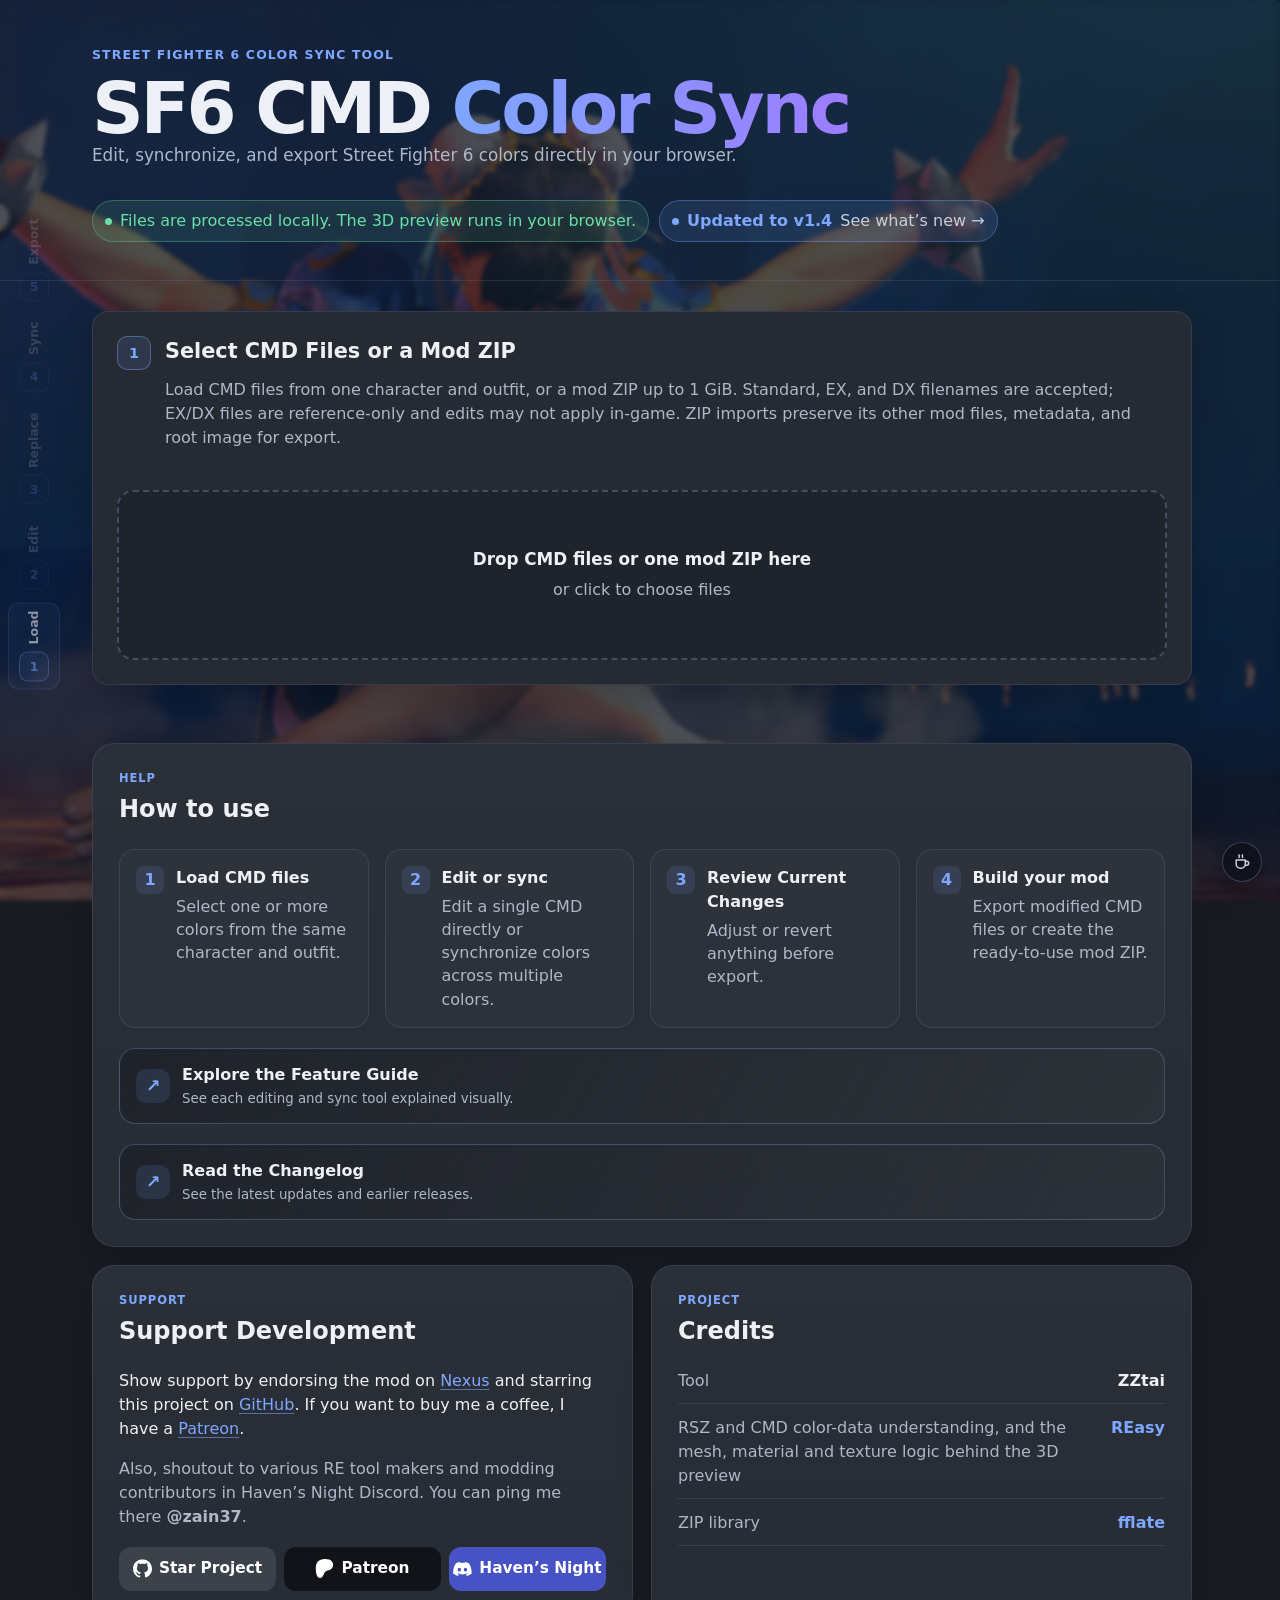
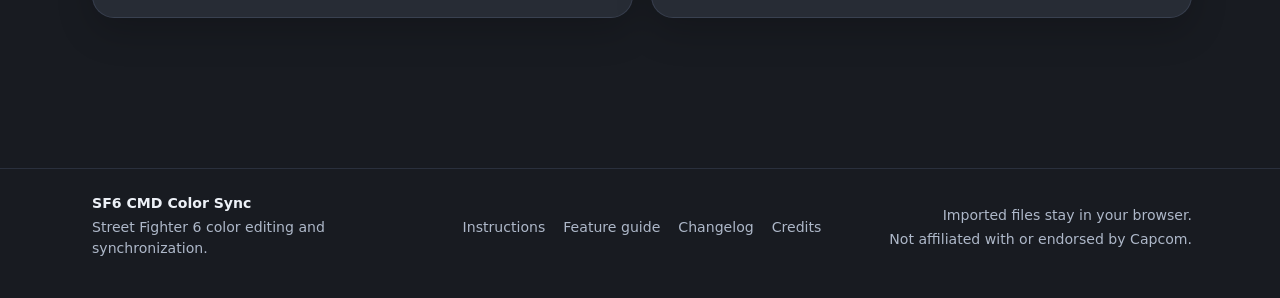
==== commit 021edd93: "Add v1.4 changelog entry and 3D preview feature guide section The 3D preview becomes Feature 2 in th" ====
--- a/index.html
+++ b/index.html
@@ -75,7 +75,7 @@
             </div>
             <div class="header-notices">
                 <div class="privacy-note"><span class="privacy-dot"></span>Files are processed locally. The 3D preview runs in your browser.</div>
-                <a class="release-note" href="./changelog/#v1-3-3"><span class="release-dot"></span><strong>Updated to v1.3.3</strong><span>See what’s new →</span></a>
+                <a class="release-note" href="./changelog/#v1-4"><span class="release-dot"></span><strong>Updated to v1.4</strong><span>See what’s new →</span></a>
             </div>
         </div>
     </header>
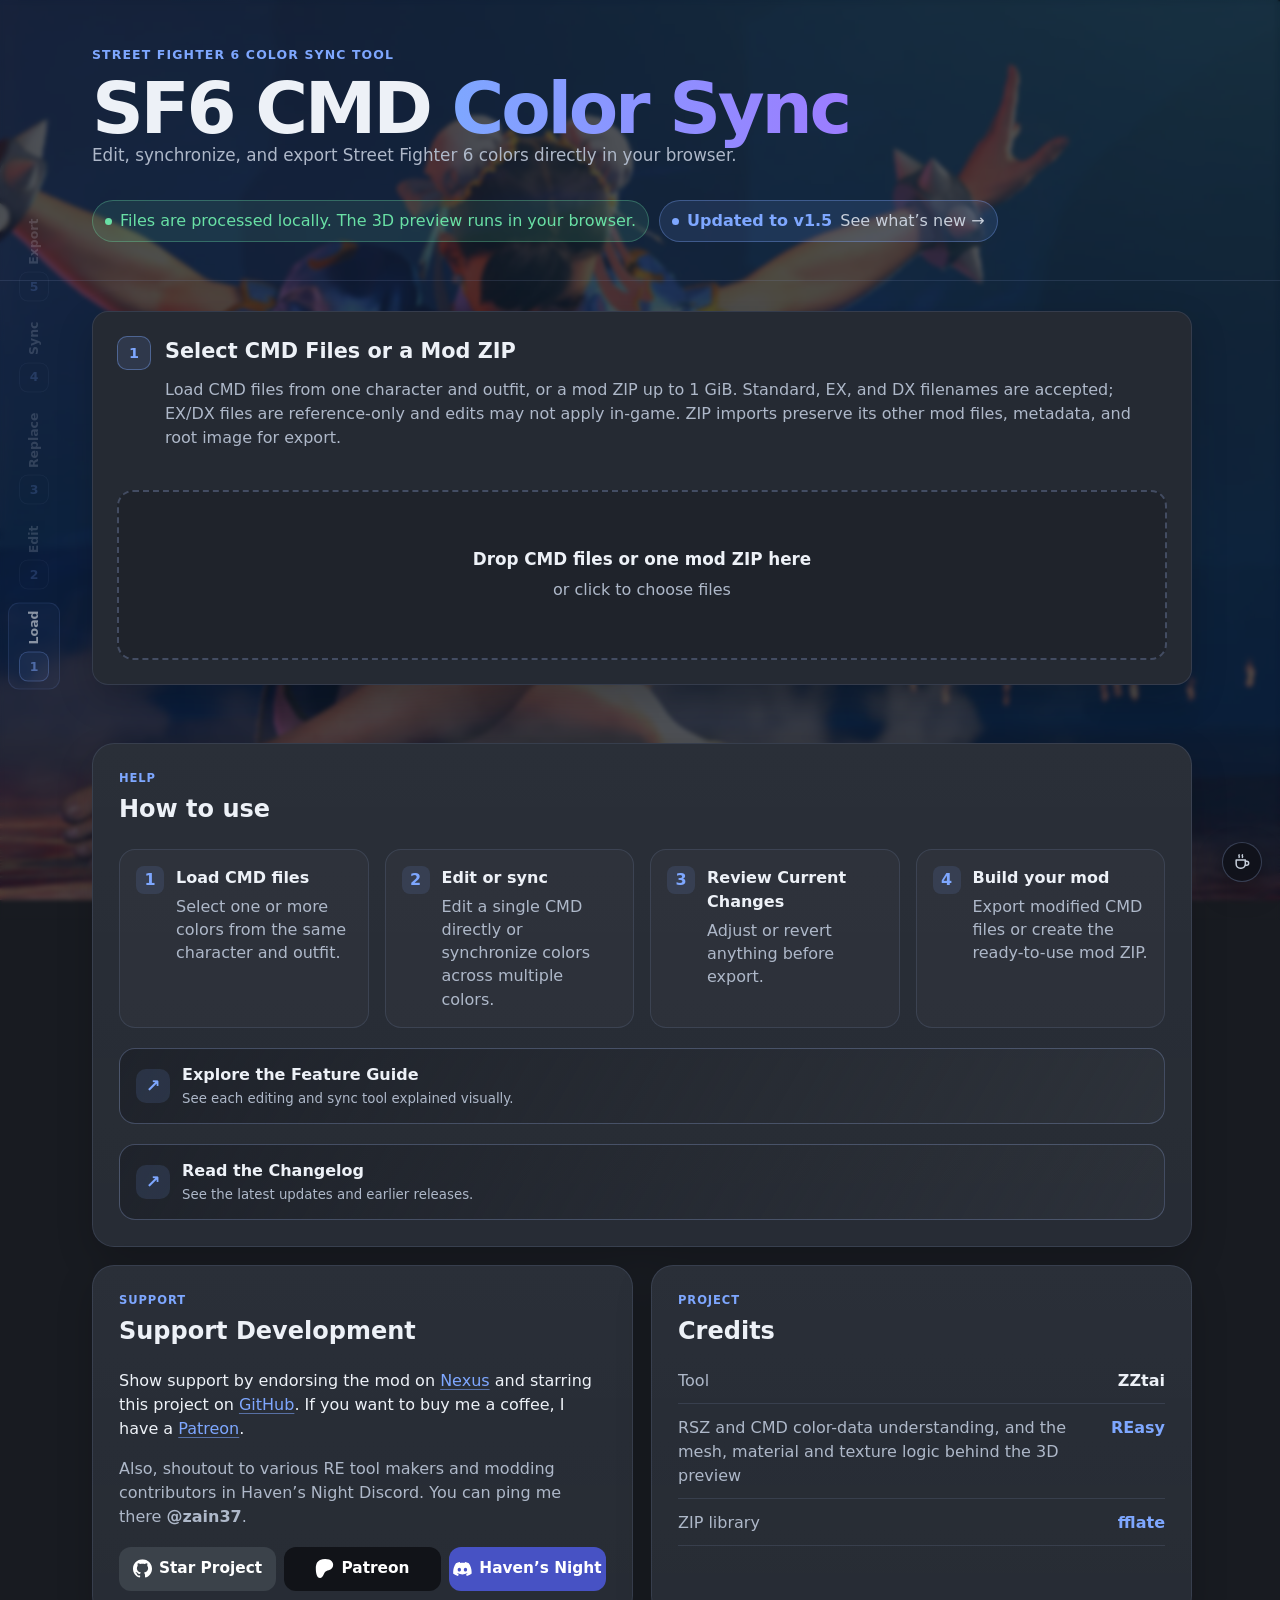
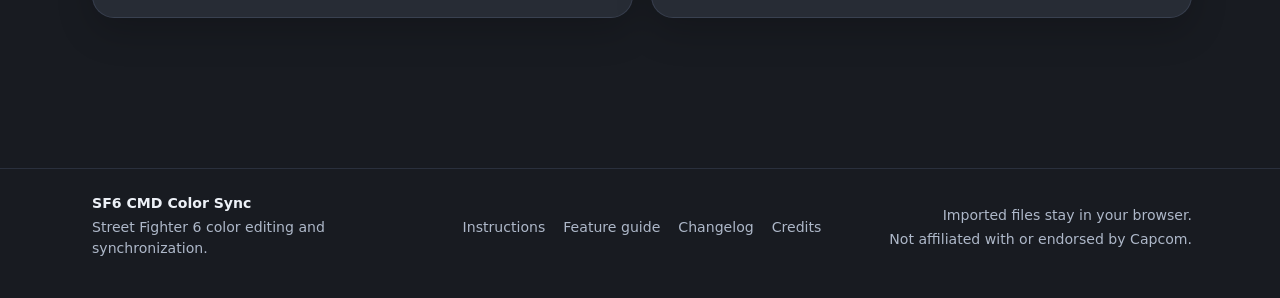
==== commit 0f36b998: "Add Blend Rate, Roughness and Metalness editing Every CMD color slot's Option holds Blend Rate, Roug" ====
--- a/index.html
+++ b/index.html
@@ -75,7 +75,7 @@
             </div>
             <div class="header-notices">
                 <div class="privacy-note"><span class="privacy-dot"></span>Files are processed locally. The 3D preview runs in your browser.</div>
-                <a class="release-note" href="./changelog/#v1-4"><span class="release-dot"></span><strong>Updated to v1.4</strong><span>See what’s new →</span></a>
+                <a class="release-note" href="./changelog/#v1-5"><span class="release-dot"></span><strong>Updated to v1.5</strong><span>See what’s new →</span></a>
             </div>
         </div>
     </header>
@@ -296,8 +296,8 @@
                 </summary>
                 <div class="collapsible-section-body">
                     <p>Paste a color string from Color Sync or use <strong>Copy for Color Sync</strong> in REFramework’s SF6 Color Sync panel after editing in EMV / Lua Freecam. Preview and apply the colors to the active CMD.</p>
-                    <p class="freecam-setup-link"><a href="./integrations/reframework/SF6-Color-Sync-REFramework-v1.7.zip">Download exporter v1.7</a> · <a href="https://www.youtube.com/watch?v=fKdNqtsoxu0&amp;t=2s" target="_blank" rel="noopener">EMV Engine and Lua Freecam setup video</a> · <a href="./integrations/reframework/" target="_blank" rel="noopener">Quick setup guide</a></p>
-                    <p>Enable exporter v1.7 in Fluffy and restart SF6. Open Materials before editing, then use <strong>SF6 Color Sync → Copy for Color Sync</strong> in REFramework. One edited character is selected automatically.</p>
+                    <p class="freecam-setup-link"><a href="./integrations/reframework/SF6-Color-Sync-REFramework-v1.8.zip">Download exporter v1.8</a> · <a href="https://www.youtube.com/watch?v=fKdNqtsoxu0&amp;t=2s" target="_blank" rel="noopener">EMV Engine and Lua Freecam setup video</a> · <a href="./integrations/reframework/" target="_blank" rel="noopener">Quick setup guide</a></p>
+                    <p>Enable exporter v1.8 in Fluffy and restart SF6. Open Materials before editing, then use <strong>SF6 Color Sync → Copy for Color Sync</strong> in REFramework. One edited character is selected automatically.</p>
                     <p>Choose the active CMD you want to update. Matching materials and CustomizeColor slots will receive the imported colors.</p>
                     <p>Loose CMDs and colors-only ZIPs import into the selected palette. Load the complete mod ZIP to import shared material defaults; the preview shows their scope, and the full mod ZIP keeps those edits.</p>
                     <textarea id="freecam-color-text" rows="4" aria-label="Color import string" spellcheck="false" placeholder="Paste the complete SF6COLORS:1: export string here"></textarea>
@@ -500,6 +500,10 @@
                     </div>
                 </div>
 
+                <label class="sync-surface-option" for="color-sync-copy-surface">
+                    <input type="checkbox" id="color-sync-copy-surface">
+                    <span>Also copy Blend Rate, Roughness and Metalness</span>
+                </label>
                 <button id="apply-color-sync" type="button">Apply Color Sync</button>
             </div>
 
@@ -586,6 +590,10 @@
                     </div>
                 </div>
 
+                <label class="sync-surface-option" for="pattern-sync-copy-surface">
+                    <input type="checkbox" id="pattern-sync-copy-surface">
+                    <span>Also copy Blend Rate, Roughness and Metalness</span>
+                </label>
                 <button id="apply-pattern-sync" type="button">Apply Pattern Sync</button>
             </div>
 
@@ -636,6 +644,10 @@
                     </div>
                 </div>
 
+                <label class="sync-surface-option" for="duplicate-copy-surface">
+                    <input type="checkbox" id="duplicate-copy-surface">
+                    <span>Also copy Blend Rate, Roughness and Metalness</span>
+                </label>
                 <div class="duplicate-palette-actions">
                     <button id="apply-duplicate-palette" type="button">Duplicate Palette</button>
                     <button id="undo-duplicate-palette" type="button" class="secondary-button hidden" disabled>
@@ -1221,6 +1233,22 @@
     <div id="color-picker-runtime-tooltip" class="color-picker-runtime-tooltip" role="tooltip" aria-hidden="true">Final colors depend on textures and lighting. Runtime / REFramework shows the game color. The editor shows the color stored in the CMD file.</div>
 
     <div
+        id="surface-popover"
+        class="surface-popover hidden"
+        role="dialog"
+        aria-labelledby="surface-popover-title"
+    >
+        <div class="surface-popover-header">
+            <div class="surface-popover-heading">
+                <strong id="surface-popover-title">Blend Rate, Roughness and Metalness</strong>
+                <span id="surface-popover-slot" class="surface-popover-slot"></span>
+            </div>
+            <button id="surface-popover-close" type="button" class="surface-popover-close" aria-label="Close Blend Rate, Roughness and Metalness">×</button>
+        </div>
+        <div id="surface-popover-body" class="surface-popover-body"></div>
+    </div>
+
+    <div
         id="surprise-menu"
         class="surprise-menu hidden"
         role="dialog"
--- a/styles.css
+++ b/styles.css
@@ -6858,3 +6858,137 @@
 .bp select:hover { border-color: rgba(126, 146, 190, .6); }
 .bp select option, .bp select optgroup { background-color: #1b1f27; color: var(--text); }
 .bp select option:checked { background-color: #2a3350; }
+
+/* Blend Rate / Roughness / Metalness (16 Nov): an icon column on every slot row opens one shared
+   pop-up with a slider line per setting. Sliders fill outward from the "no change" point. */
+#cluster-inspector .cluster-slot-row {
+    grid-template-columns:
+        42px
+        minmax(150px, 1.1fr)
+        minmax(110px, 0.9fr)
+        minmax(140px, 1.1fr)
+        96px
+        42px !important;
+}
+#cluster-inspector .cluster-slot-surface-toggle {
+    position: relative; display: grid; place-items: center; width: 42px; height: 42px; min-height: 0; padding: 0;
+    border: 1px solid rgba(126, 146, 190, .28); border-radius: 10px; background: rgba(255, 255, 255, .03);
+    color: var(--muted); box-shadow: none; cursor: pointer; justify-self: end;
+}
+#cluster-inspector .cluster-slot-surface-toggle svg { width: 20px; height: 20px; pointer-events: none; }
+#cluster-inspector .cluster-slot-surface-toggle:hover:not(:disabled),
+#cluster-inspector .cluster-slot-surface-toggle:focus-visible { color: var(--text); border-color: var(--accent); transform: none; }
+#cluster-inspector .cluster-slot-surface-toggle[aria-expanded="true"] { color: var(--text); border-color: var(--accent); background: var(--accent-soft); }
+/* Dot only for slots whose Blend Rate/Roughness/Metalness differ from the loaded file;
+   most stock slots already have Blend Rate on, so "on" alone is not marked. */
+#cluster-inspector .cluster-slot-surface-toggle.is-edited::after {
+    content: ""; position: absolute; top: 5px; right: 5px; width: 7px; height: 7px; border-radius: 50%; background: var(--warning);
+}
+#cluster-inspector .cluster-slot-surface-toggle:disabled { opacity: .35; cursor: not-allowed; }
+
+.surface-popover:not(.hidden) {
+    position: fixed; z-index: 1200; display: grid; gap: 12px;
+    width: min(480px, calc(100vw - 20px)); max-height: calc(100vh - 20px); padding: 14px 16px 16px; overflow: auto;
+    border: 1px solid rgba(126, 146, 190, .38); border-radius: 16px; background: #1b1f27; box-shadow: var(--shadow-floating);
+}
+.surface-popover.hidden { display: none; }
+html.bp-full-open .surface-popover { z-index: 2100 !important; }
+.surface-popover-header { display: flex; align-items: flex-start; justify-content: space-between; gap: 12px; padding-right: 4px; }
+.surface-popover-heading strong { display: block; font-size: .95rem; }
+.surface-popover-slot { display: block; margin-top: 3px; color: var(--muted); font-size: .78rem; overflow-wrap: anywhere; }
+.surface-popover .surface-popover-close {
+    display: inline-grid; place-items: center; flex: none; width: 28px; height: 28px; min-width: 28px; min-height: 28px; padding: 0;
+    border: 0; border-radius: 6px; background: transparent; box-shadow: none; color: var(--muted); font-size: 1.35rem; line-height: 1; cursor: pointer;
+}
+.surface-popover .surface-popover-close:hover { background: transparent; color: var(--accent-hover); transform: none; }
+.surface-popover .surface-popover-close:focus-visible { outline: 2px solid rgba(156, 124, 255, .72); outline-offset: 1px; }
+.surface-popover-body { display: grid; gap: 10px; }
+.surface-field {
+    display: grid; grid-template-columns: minmax(0, 1fr) auto 76px; grid-template-areas: "switch status reset" "slider slider number";
+    align-items: center; gap: 6px 12px;
+}
+.surface-field + .surface-field { padding-top: 10px; border-top: 1px solid rgba(126, 146, 190, .12); }
+.surface-field-switch { grid-area: switch; }
+.surface-field-slider { grid-area: slider; }
+.surface-popover .surface-field-number { grid-area: number; }
+.surface-field-status { grid-area: status; }
+.surface-field-reset { grid-area: reset; justify-self: end; }
+.surface-field-switch { display: flex; align-items: center; gap: 8px; min-width: 0; margin: 0; cursor: pointer; }
+.surface-field-switch input { width: 16px; height: 16px; margin: 0; accent-color: var(--accent); }
+.surface-field-name { color: var(--text); font-weight: 650; font-size: .88rem; }
+.surface-field-runtime { overflow: hidden; color: var(--muted); font-size: .72rem; text-overflow: ellipsis; white-space: nowrap; }
+.surface-field-slider { display: grid; gap: 2px; min-width: 0; }
+.surface-field-slider input[type="range"] {
+    -webkit-appearance: none; appearance: none; width: 100%; height: 18px; margin: 0; padding: 0; border: 0; background: transparent; cursor: pointer;
+}
+.surface-field-slider input[type="range"]::-webkit-slider-runnable-track {
+    height: 6px; border-radius: 3px;
+    background: linear-gradient(90deg, rgba(126, 146, 190, .22) var(--from, 50%), var(--accent) var(--from, 50%), var(--accent) var(--to, 50%), rgba(126, 146, 190, .22) var(--to, 50%));
+}
+.surface-field-slider input[type="range"]::-webkit-slider-thumb {
+    -webkit-appearance: none; width: 16px; height: 16px; margin-top: -5px; border: 2px solid #1a1e27; border-radius: 50%; background: #fff; box-shadow: 0 0 0 1px rgba(126, 146, 190, .5);
+}
+.surface-field-slider input[type="range"]::-moz-range-track {
+    height: 6px; border-radius: 3px;
+    background: linear-gradient(90deg, rgba(126, 146, 190, .22) var(--from, 50%), var(--accent) var(--from, 50%), var(--accent) var(--to, 50%), rgba(126, 146, 190, .22) var(--to, 50%));
+}
+.surface-field-slider input[type="range"]::-moz-range-thumb { width: 12px; height: 12px; border: 2px solid #1a1e27; border-radius: 50%; background: #fff; }
+.surface-field-slider input[type="range"]:focus-visible { outline: 2px solid rgba(156, 124, 255, .72); outline-offset: 3px; border-radius: 6px; }
+.surface-field-slider input[type="range"]:disabled { cursor: not-allowed; opacity: .45; }
+.surface-field.is-off .surface-field-slider input[type="range"]::-webkit-slider-runnable-track { filter: grayscale(1); opacity: .55; }
+.surface-field.is-off .surface-field-slider input[type="range"]::-moz-range-track { filter: grayscale(1); opacity: .55; }
+.surface-field-scale { display: flex; justify-content: space-between; color: var(--muted); font-size: .68rem; font-variant-numeric: tabular-nums; }
+.surface-popover .surface-field-number {
+    width: 76px; min-width: 0; height: 34px; min-height: 0; padding: 0 8px; border-radius: 8px; font-size: .85rem; font-variant-numeric: tabular-nums;
+}
+.surface-popover .surface-field-number.invalid { border-color: var(--danger); }
+.surface-field-status { color: var(--muted); font-size: .74rem; font-weight: 700; letter-spacing: .04em; text-transform: uppercase; white-space: nowrap; }
+.surface-field:not(.is-off) .surface-field-status { color: var(--accent); }
+.surface-field-reset { min-height: 30px; white-space: nowrap; }
+.surface-note { margin: 0; color: var(--muted); font-size: .78rem; line-height: 1.45; }
+.surface-note.is-blocked { color: var(--warning); }
+.current-change-surface { color: var(--muted-strong); font-size: .85rem; font-variant-numeric: tabular-nums; }
+
+@media (max-width: 480px) {
+    .surface-field { grid-template-columns: minmax(0, 1fr) 76px; grid-template-areas: "switch switch" "slider number" "status reset"; }
+}
+@media (max-width: 720px) {
+    #cluster-inspector .cluster-slot-row {
+        grid-template-columns: 42px 1fr 96px !important;
+        grid-template-areas:
+            "swatch name flags"
+            "swatch friendly surface"
+            "hex hex hex" !important;
+    }
+    #cluster-inspector .cluster-slot-surface-toggle { grid-area: surface; width: 36px; height: 30px; }
+}
+
+/* Phones: the pop-up becomes a sheet along the bottom edge, clear of the row it came from. */
+@media (max-width: 600px) {
+    .surface-popover:not(.hidden) { left: 10px !important; right: 10px; top: auto !important; bottom: 10px; width: auto; max-height: 70vh; }
+}
+
+/* Sync options: copy Blend Rate / Roughness / Metalness along with the color. */
+.sync-surface-option { display: flex; align-items: center; gap: 8px; margin: 4px 0 12px; color: var(--muted-strong); font-size: .86rem; cursor: pointer; }
+.sync-surface-option input { width: 16px; height: 16px; margin: 0; accent-color: var(--accent); }
+
+/* Material-file Blend Rate / Roughness / Metalness rows in Current Changes have no color swatch. */
+.current-change-picker-spacer { display: block; width: 42px; height: 1px; }
+/* Color 1 settings kept in the mod's material file. */
+.surface-field[data-surface-route="default"] .surface-field-status { color: var(--warning); }
+.surface-note.is-default { color: var(--muted-strong); border-left: 2px solid var(--warning); padding-left: 10px; }
+
+/* Color box resize grip (16 Nov): the box scrolls when its content is taller than the size you
+   dragged it to, and an absolute grip scrolled away with the content. Keep it in the visible
+   bottom-right corner instead. Negative margins take it out of the grid flow (gap + its own size)
+   and into the box padding, so it sits where it always did when nothing scrolls. */
+#custom-color-picker .color-picker-resize {
+    position: sticky !important;
+    right: auto !important;
+    /* Sticky offsets are measured inside the box's 20px bottom padding: -17px = 3px from the edge. */
+    bottom: -17px !important;
+    justify-self: end;
+    align-self: end;
+    grid-column: 1 / -1;
+    margin: -34px -11px -17px auto !important;
+}
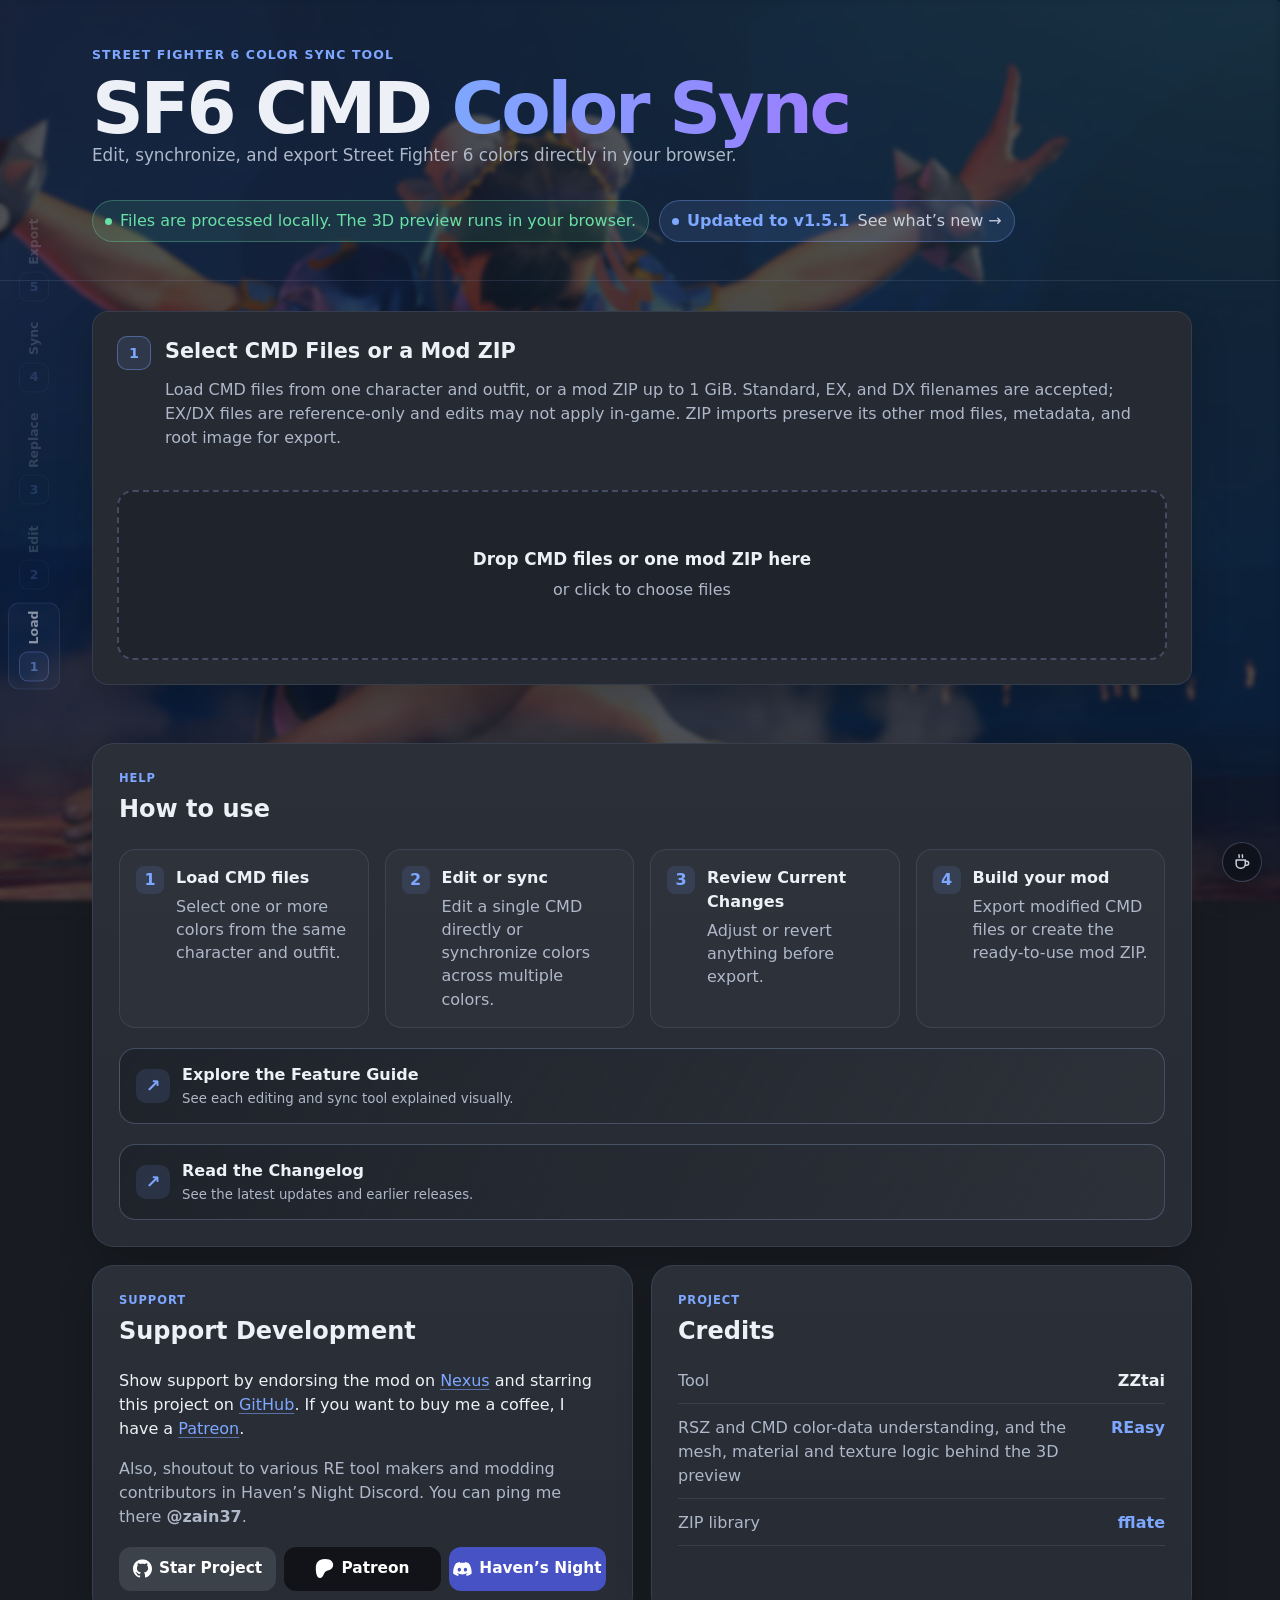
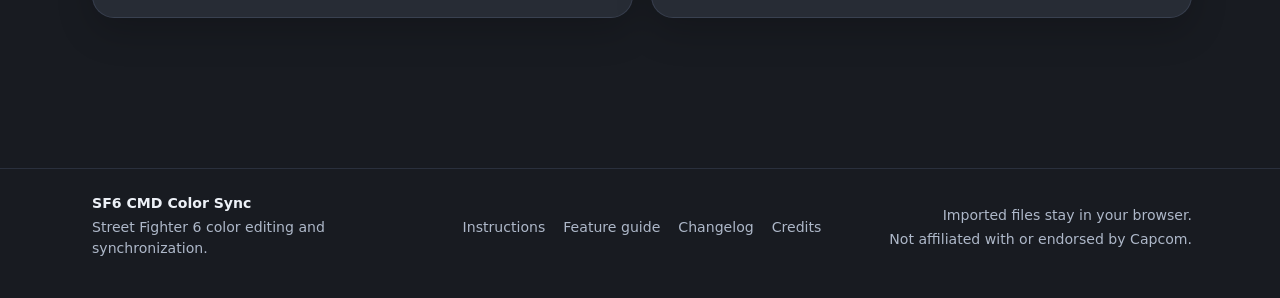
==== commit 0923c87b: "Release v1.5.1: slot settings in the 3D preview, backups off by default - Each slot swatch in the 3D" ====
--- a/index.html
+++ b/index.html
@@ -75,7 +75,7 @@
             </div>
             <div class="header-notices">
                 <div class="privacy-note"><span class="privacy-dot"></span>Files are processed locally. The 3D preview runs in your browser.</div>
-                <a class="release-note" href="./changelog/#v1-5"><span class="release-dot"></span><strong>Updated to v1.5</strong><span>See what’s new →</span></a>
+                <a class="release-note" href="./changelog/#v1-5-1"><span class="release-dot"></span><strong>Updated to v1.5.1</strong><span>See what’s new →</span></a>
             </div>
         </div>
     </header>
@@ -895,13 +895,12 @@
             </div>
 
             <label class="export-duplicate-option export-backup-option">
-                <input id="include-color-backups" type="checkbox" checked>
+                <input id="include-color-backups" type="checkbox">
                 <span>Include color backups in exported ZIP</span>
             </label>
             <p class="export-duplicate-hint export-backup-hint">
-                Keeps original and pre-export color snapshots under <code>backup_colors</code> so they can be restored later.
+                Keeps original and pre-export color snapshots under <code>backup_colors</code> so they can be restored later. Off by default; on for ZIPs that already contain backups, so exporting keeps them.
             </p>
-            <p class="export-duplicate-hint">Updating an installed mod? Disable its components before replacing the ZIP, refresh Fluffy’s mod list, then enable them again.</p>
 
             <p class="modder-files-notice" role="note">
                 <svg class="modder-files-notice-icon" viewBox="0 0 24 24" aria-hidden="true">
--- a/styles.css
+++ b/styles.css
@@ -6992,3 +6992,23 @@
     grid-column: 1 / -1;
     margin: -34px -11px -17px auto !important;
 }
+
+/* 3D preview texture detail option. */
+.bp-check { display: flex; align-items: center; gap: 8px; margin: 0; color: var(--text); font-size: .85rem; cursor: pointer; }
+.bp-check input { width: 16px; height: 16px; margin: 0; accent-color: var(--accent); }
+
+/* 3D preview: Blend Rate / Roughness / Metalness button under each slot swatch. */
+.bp-slot-surface {
+    position: relative; display: grid; place-items: center; width: 34px; height: 20px; min-height: 0; padding: 0; border-radius: 7px; cursor: pointer;
+    box-sizing: border-box; color: var(--muted); background: transparent; border: 1px solid transparent; transition: background .12s, color .12s;
+}
+.bp-slot-surface .bp-icon { width: 14px; height: 14px; }
+.bp-slot-surface:hover, .bp-slot-surface[aria-expanded="true"] { background: rgba(255, 255, 255, .08); color: var(--text); }
+.bp-slot-surface:focus-visible { outline: 2px solid var(--accent); outline-offset: 2px; }
+.bp-slot-surface.is-edited::after { content: ""; position: absolute; top: 2px; right: 5px; width: 6px; height: 6px; border-radius: 50%; background: var(--warning); }
+
+/* The floating 3D preview (z-index 1200) must not cover the color box, Surprise Me or the
+   slot settings pop-up opened over it. */
+body:has(.bp-stage.is-pinned) #custom-color-picker,
+body:has(.bp-stage.is-pinned) .surprise-menu,
+body:has(.bp-stage.is-pinned) .surface-popover { z-index: 1300; }
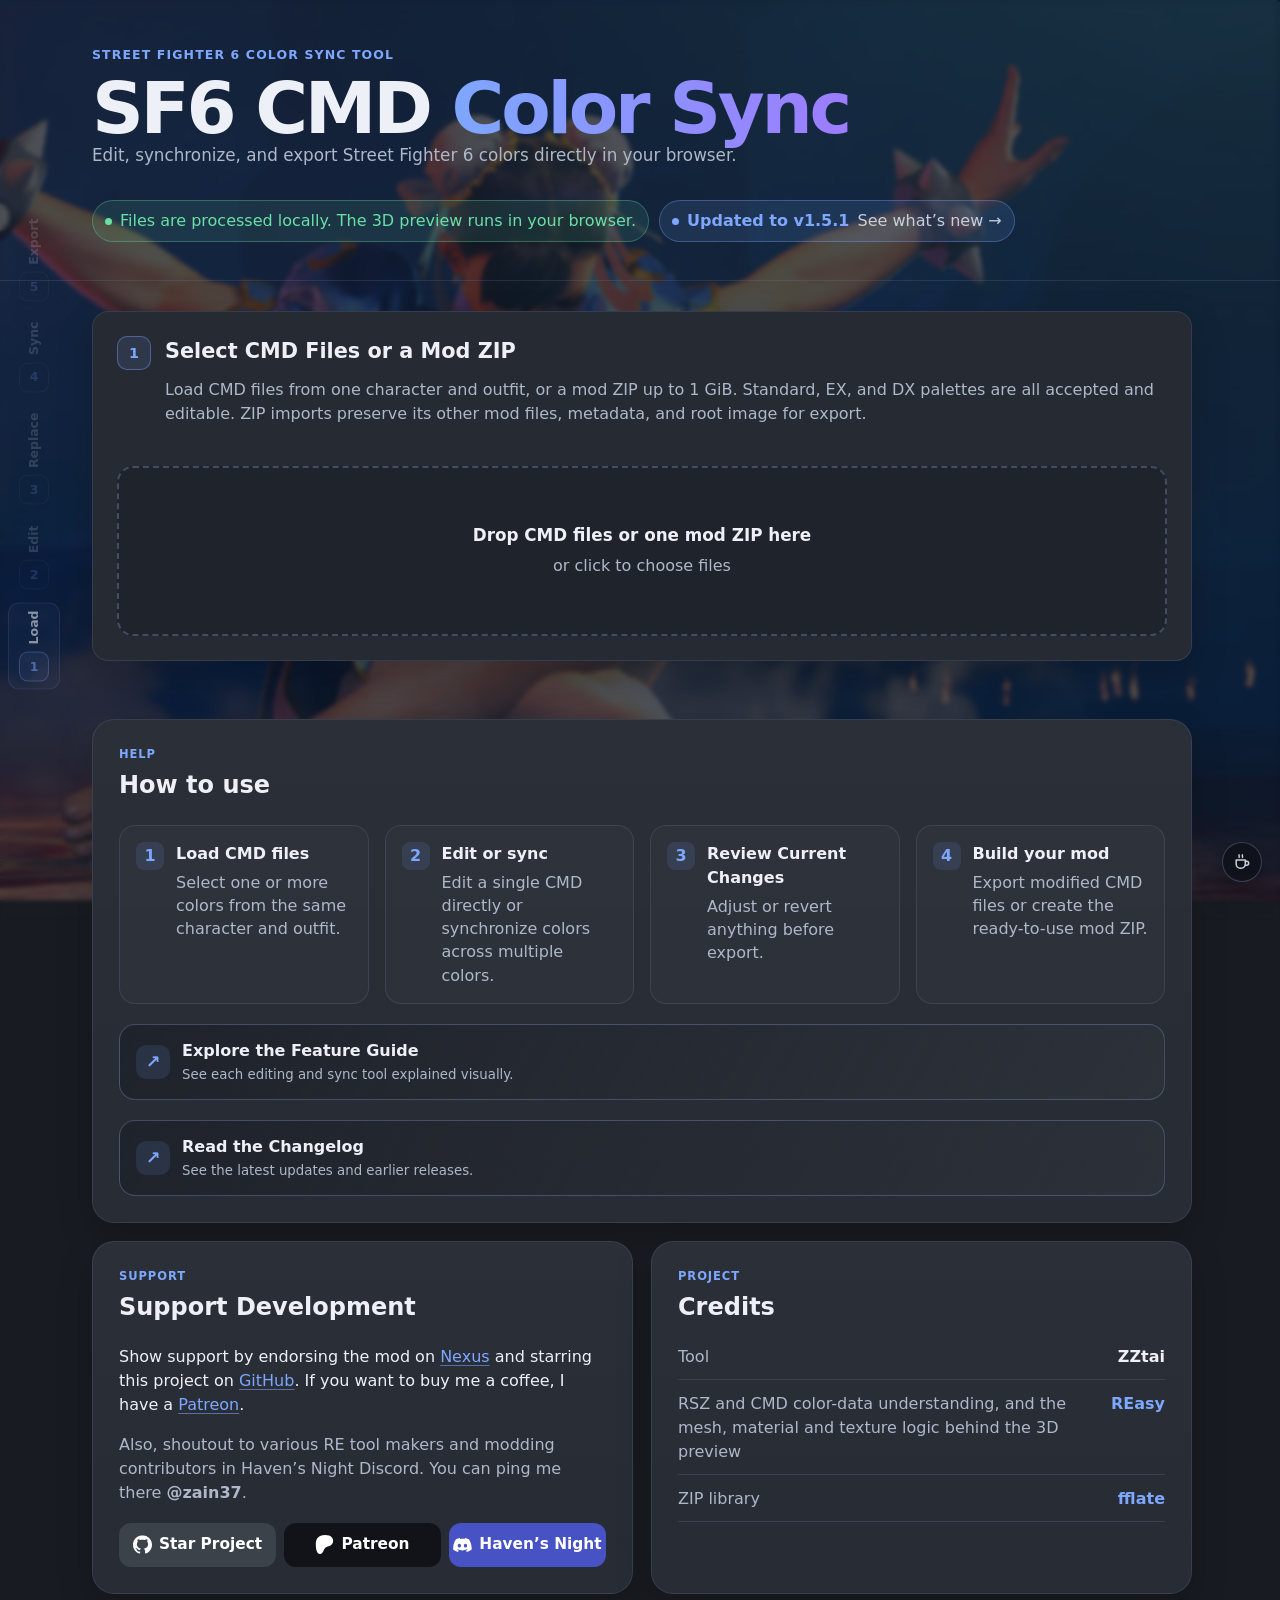
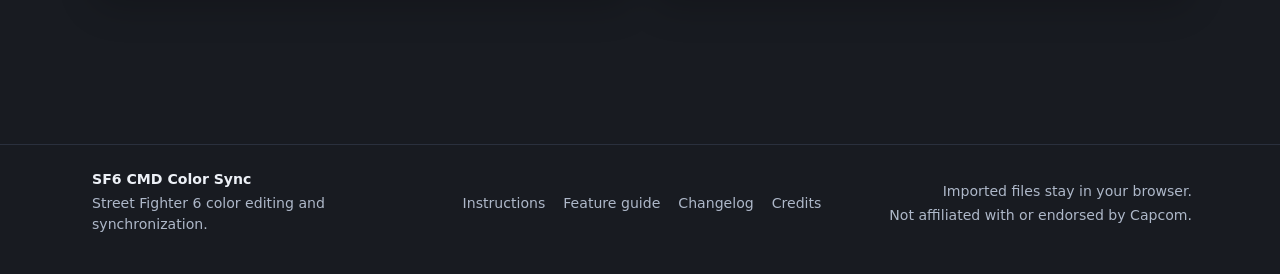
==== commit f004e7c4: "Make EX/DX palettes fully editable and load them from SF6 Colors.zip EX and DX CMDs are no longer tr" ====
--- a/index.html
+++ b/index.html
@@ -110,7 +110,7 @@
             id="file-panel"
         >
             <div class="section-title"><span class="section-number">1</span><div><h2>Select CMD Files or a Mod ZIP</h2><p class="section-description">
-                Load CMD files from one character and outfit, or a mod ZIP up to 1 GiB. Standard, EX, and DX filenames are accepted; EX/DX files are reference-only and edits may not apply in-game. ZIP imports preserve its other mod files, metadata, and root image for export.
+                Load CMD files from one character and outfit, or a mod ZIP up to 1 GiB. Standard, EX, and DX palettes are all accepted and editable. ZIP imports preserve its other mod files, metadata, and root image for export.
             </p></div></div>
 
             <div
@@ -296,7 +296,7 @@
                 </summary>
                 <div class="collapsible-section-body">
                     <p>Paste a color string from Color Sync or use <strong>Copy for Color Sync</strong> in REFramework’s SF6 Color Sync panel after editing in EMV / Lua Freecam. Preview and apply the colors to the active CMD.</p>
-                    <p class="freecam-setup-link"><a href="./integrations/reframework/SF6-Color-Sync-REFramework-v1.8.zip">Download exporter v1.8</a> · <a href="https://www.youtube.com/watch?v=fKdNqtsoxu0&amp;t=2s" target="_blank" rel="noopener">EMV Engine and Lua Freecam setup video</a> · <a href="./integrations/reframework/" target="_blank" rel="noopener">Quick setup guide</a></p>
+                    <p class="freecam-setup-link"><a href="https://www.nexusmods.com/streetfighter6/mods/3837?tab=files&amp;file_id=14814" target="_blank" rel="noopener">Download exporter v1.8 <span aria-hidden="true">↗</span></a> · <a href="https://www.youtube.com/watch?v=fKdNqtsoxu0&amp;t=2s" target="_blank" rel="noopener">EMV Engine and Lua Freecam setup video</a> · <a href="./integrations/reframework/" target="_blank" rel="noopener">Quick setup guide</a></p>
                     <p>Enable exporter v1.8 in Fluffy and restart SF6. Open Materials before editing, then use <strong>SF6 Color Sync → Copy for Color Sync</strong> in REFramework. One edited character is selected automatically.</p>
                     <p>Choose the active CMD you want to update. Matching materials and CustomizeColor slots will receive the imported colors.</p>
                     <p>Loose CMDs and colors-only ZIPs import into the selected palette. Load the complete mod ZIP to import shared material defaults; the preview shows their scope, and the full mod ZIP keeps those edits.</p>
@@ -1235,15 +1235,19 @@
         id="surface-popover"
         class="surface-popover hidden"
         role="dialog"
-        aria-labelledby="surface-popover-title"
+        aria-label="Blend Rate, Roughness and Metalness"
     >
         <div class="surface-popover-header">
             <div class="surface-popover-heading">
-                <strong id="surface-popover-title">Blend Rate, Roughness and Metalness</strong>
+                <strong id="surface-popover-title"></strong>
                 <span id="surface-popover-slot" class="surface-popover-slot"></span>
             </div>
-            <button id="surface-popover-close" type="button" class="surface-popover-close" aria-label="Close Blend Rate, Roughness and Metalness">×</button>
-        </div>
+            <button id="surface-popover-info" type="button" class="surface-popover-icon" aria-label="What these settings do" aria-expanded="false" aria-controls="surface-popover-help" title="What these settings do">
+                <svg viewBox="0 0 20 20" aria-hidden="true" focusable="false"><circle cx="10" cy="10" r="7.25" fill="none" stroke="currentColor" stroke-width="1.5"/><path d="M10 9v5" stroke="currentColor" stroke-width="1.6" stroke-linecap="round"/><circle cx="10" cy="6.4" r="1" fill="currentColor"/></svg>
+            </button>
+            <button id="surface-popover-close" type="button" class="surface-popover-icon surface-popover-close" aria-label="Close Blend Rate, Roughness and Metalness" title="Close"><svg viewBox="0 0 20 20" aria-hidden="true" focusable="false"><path d="M5.5 5.5l9 9M14.5 5.5l-9 9" stroke="currentColor" stroke-width="1.8" stroke-linecap="round"/></svg></button>
+        </div>
+        <p id="surface-popover-help" class="surface-popover-help" hidden>Blend Rate sets how strongly this slot's color is applied (the material default is usually 1). Roughness and Metalness are added to the material's own values; 0 changes nothing. A dimmed setting uses the material default until you change it, and ↺ restores the original. Hover a name to see the game parameter; drag the window to move it.</p>
         <div id="surface-popover-body" class="surface-popover-body"></div>
     </div>
 
--- a/styles.css
+++ b/styles.css
@@ -6888,36 +6888,57 @@
 
 .surface-popover:not(.hidden) {
     position: fixed; z-index: 1200; display: grid; gap: 12px;
-    width: min(480px, calc(100vw - 20px)); max-height: calc(100vh - 20px); padding: 14px 16px 16px; overflow: auto;
+    width: min(360px, calc(100vw - 20px)); max-height: calc(100vh - 20px); padding: 12px 14px 14px; overflow: auto;
     border: 1px solid rgba(126, 146, 190, .38); border-radius: 16px; background: #1b1f27; box-shadow: var(--shadow-floating);
 }
 .surface-popover.hidden { display: none; }
 html.bp-full-open .surface-popover { z-index: 2100 !important; }
-.surface-popover-header { display: flex; align-items: flex-start; justify-content: space-between; gap: 12px; padding-right: 4px; }
-.surface-popover-heading strong { display: block; font-size: .95rem; }
-.surface-popover-slot { display: block; margin-top: 3px; color: var(--muted); font-size: .78rem; overflow-wrap: anywhere; }
+.surface-popover-header { display: flex; align-items: flex-start; gap: 4px; }
+.surface-popover-heading { flex: 1; min-width: 0; }
+.surface-popover-heading strong { display: block; font-size: .92rem; overflow-wrap: anywhere; }
+.surface-popover-slot { display: block; margin-top: 2px; color: var(--muted); font-size: .76rem; overflow-wrap: anywhere; }
+.surface-popover .surface-popover-icon {
+    display: inline-grid; place-items: center; flex: none; width: 28px; height: 28px; min-width: 28px; min-height: 28px; padding: 0;
+    border: 0; border-radius: 6px; background: transparent; box-shadow: none; color: var(--muted); cursor: pointer;
+}
+.surface-popover .surface-popover-icon svg { width: 17px; height: 17px; }
+.surface-popover .surface-popover-icon:hover,
+.surface-popover .surface-popover-icon[aria-expanded="true"] { background: transparent; color: var(--accent-hover); transform: none; }
+.surface-popover .surface-popover-icon:focus-visible { outline: 2px solid rgba(156, 124, 255, .72); outline-offset: 1px; }
+.surface-popover-help { margin: 0; padding: 8px 10px; border-radius: 8px; background: rgba(126, 146, 190, .08); color: var(--muted-strong); font-size: .78rem; line-height: 1.45; }
+.surface-popover-help[hidden] { display: none; }
 .surface-popover .surface-popover-close {
     display: inline-grid; place-items: center; flex: none; width: 28px; height: 28px; min-width: 28px; min-height: 28px; padding: 0;
     border: 0; border-radius: 6px; background: transparent; box-shadow: none; color: var(--muted); font-size: 1.35rem; line-height: 1; cursor: pointer;
 }
 .surface-popover .surface-popover-close:hover { background: transparent; color: var(--accent-hover); transform: none; }
 .surface-popover .surface-popover-close:focus-visible { outline: 2px solid rgba(156, 124, 255, .72); outline-offset: 1px; }
-.surface-popover-body { display: grid; gap: 10px; }
-.surface-field {
-    display: grid; grid-template-columns: minmax(0, 1fr) auto 76px; grid-template-areas: "switch status reset" "slider slider number";
-    align-items: center; gap: 6px 12px;
-}
-.surface-field + .surface-field { padding-top: 10px; border-top: 1px solid rgba(126, 146, 190, .12); }
-.surface-field-switch { grid-area: switch; }
-.surface-field-slider { grid-area: slider; }
-.surface-popover .surface-field-number { grid-area: number; }
-.surface-field-status { grid-area: status; }
-.surface-field-reset { grid-area: reset; justify-self: end; }
-.surface-field-switch { display: flex; align-items: center; gap: 8px; min-width: 0; margin: 0; cursor: pointer; }
+.surface-popover-body { display: grid; gap: 14px; }
+.surface-field { display: grid; gap: 4px; }
+/* Blend Rate (color strength) is set apart from the two shading offsets below it. */
+.surface-field[data-surface-key="blendRate"] { padding-bottom: 14px; border-bottom: 1px solid rgba(126, 146, 190, .14); }
+.surface-field-head { display: flex; align-items: center; gap: 6px; min-height: 30px; }
+.surface-field-switch { display: flex; flex: 1; align-items: center; gap: 8px; min-width: 0; margin: 0; cursor: pointer; }
+.surface-field-tag {
+    padding: 1px 6px; border: 1px solid rgba(225, 173, 97, .45); border-radius: 999px; color: var(--warning);
+    font-size: .68rem; font-weight: 650; white-space: nowrap;
+}
+.surface-popover .surface-field-reset {
+    display: inline-grid; place-items: center; flex: none; width: 26px; height: 26px; min-width: 26px; min-height: 26px; padding: 0;
+    border: 0; border-radius: 6px; background: transparent; box-shadow: none; color: var(--muted); cursor: pointer;
+}
+.surface-popover .surface-field-reset[hidden] { display: none; }
+.surface-popover .surface-field-reset svg { width: 16px; height: 16px; }
+.surface-popover .surface-field-reset:hover { background: rgba(126, 146, 190, .12); color: var(--text); transform: none; }
+.surface-popover .surface-field-reset:focus-visible { outline: 2px solid rgba(156, 124, 255, .72); outline-offset: 1px; }
 .surface-field-switch input { width: 16px; height: 16px; margin: 0; accent-color: var(--accent); }
 .surface-field-name { color: var(--text); font-weight: 650; font-size: .88rem; }
-.surface-field-runtime { overflow: hidden; color: var(--muted); font-size: .72rem; text-overflow: ellipsis; white-space: nowrap; }
-.surface-field-slider { display: grid; gap: 2px; min-width: 0; }
+.surface-field-slider { position: relative; display: grid; min-width: 0; }
+/* Faint tick at 0 (no change) on the signed Roughness / Metalness sliders. */
+.surface-field-zero {
+    position: absolute; left: 50%; top: 3px; bottom: 3px; width: 2px; margin-left: -1px; border-radius: 1px;
+    background: rgba(220, 228, 245, .35); pointer-events: none;
+}
 .surface-field-slider input[type="range"] {
     -webkit-appearance: none; appearance: none; width: 100%; height: 18px; margin: 0; padding: 0; border: 0; background: transparent; cursor: pointer;
 }
@@ -6937,21 +6958,17 @@
 .surface-field-slider input[type="range"]:disabled { cursor: not-allowed; opacity: .45; }
 .surface-field.is-off .surface-field-slider input[type="range"]::-webkit-slider-runnable-track { filter: grayscale(1); opacity: .55; }
 .surface-field.is-off .surface-field-slider input[type="range"]::-moz-range-track { filter: grayscale(1); opacity: .55; }
-.surface-field-scale { display: flex; justify-content: space-between; color: var(--muted); font-size: .68rem; font-variant-numeric: tabular-nums; }
+.surface-field-scale { display: flex; justify-content: space-between; color: var(--muted); font-size: .7rem; }
+.surface-field.is-off .surface-field-name { color: var(--muted-strong); }
 .surface-popover .surface-field-number {
-    width: 76px; min-width: 0; height: 34px; min-height: 0; padding: 0 8px; border-radius: 8px; font-size: .85rem; font-variant-numeric: tabular-nums;
+    flex: none; width: 64px; min-width: 0; height: 28px; min-height: 0; padding: 0 6px; border-radius: 7px;
+    font-size: .84rem; font-variant-numeric: tabular-nums; text-align: right;
 }
 .surface-popover .surface-field-number.invalid { border-color: var(--danger); }
-.surface-field-status { color: var(--muted); font-size: .74rem; font-weight: 700; letter-spacing: .04em; text-transform: uppercase; white-space: nowrap; }
-.surface-field:not(.is-off) .surface-field-status { color: var(--accent); }
-.surface-field-reset { min-height: 30px; white-space: nowrap; }
 .surface-note { margin: 0; color: var(--muted); font-size: .78rem; line-height: 1.45; }
 .surface-note.is-blocked { color: var(--warning); }
 .current-change-surface { color: var(--muted-strong); font-size: .85rem; font-variant-numeric: tabular-nums; }
 
-@media (max-width: 480px) {
-    .surface-field { grid-template-columns: minmax(0, 1fr) 76px; grid-template-areas: "switch switch" "slider number" "status reset"; }
-}
 @media (max-width: 720px) {
     #cluster-inspector .cluster-slot-row {
         grid-template-columns: 42px 1fr 96px !important;
@@ -6975,7 +6992,6 @@
 /* Material-file Blend Rate / Roughness / Metalness rows in Current Changes have no color swatch. */
 .current-change-picker-spacer { display: block; width: 42px; height: 1px; }
 /* Color 1 settings kept in the mod's material file. */
-.surface-field[data-surface-route="default"] .surface-field-status { color: var(--warning); }
 .surface-note.is-default { color: var(--muted-strong); border-left: 2px solid var(--warning); padding-left: 10px; }
 
 /* Color box resize grip (16 Nov): the box scrolls when its content is taller than the size you
@@ -7012,3 +7028,14 @@
 body:has(.bp-stage.is-pinned) #custom-color-picker,
 body:has(.bp-stage.is-pinned) .surprise-menu,
 body:has(.bp-stage.is-pinned) .surface-popover { z-index: 1300; }
+
+/* Surface pop-up (16 Nov): matching ⓘ / × icons on the title line, and the window can be dragged. */
+.surface-popover-header { align-items: center; }
+.surface-popover .surface-popover-close { font-size: 0; }
+.surface-popover .surface-popover-close svg { width: 16px; height: 16px; }
+.surface-popover .surface-popover-close:hover { color: var(--accent-hover); }
+.surface-popover-header { cursor: grab; }
+.surface-popover.is-dragging, .surface-popover.is-dragging * { cursor: grabbing !important; user-select: none; }
+.surface-field-switch { cursor: default; }
+.surface-field.is-off .surface-field-name { color: var(--muted); }
+@media (max-width: 600px) { .surface-popover-header { cursor: default; } }
